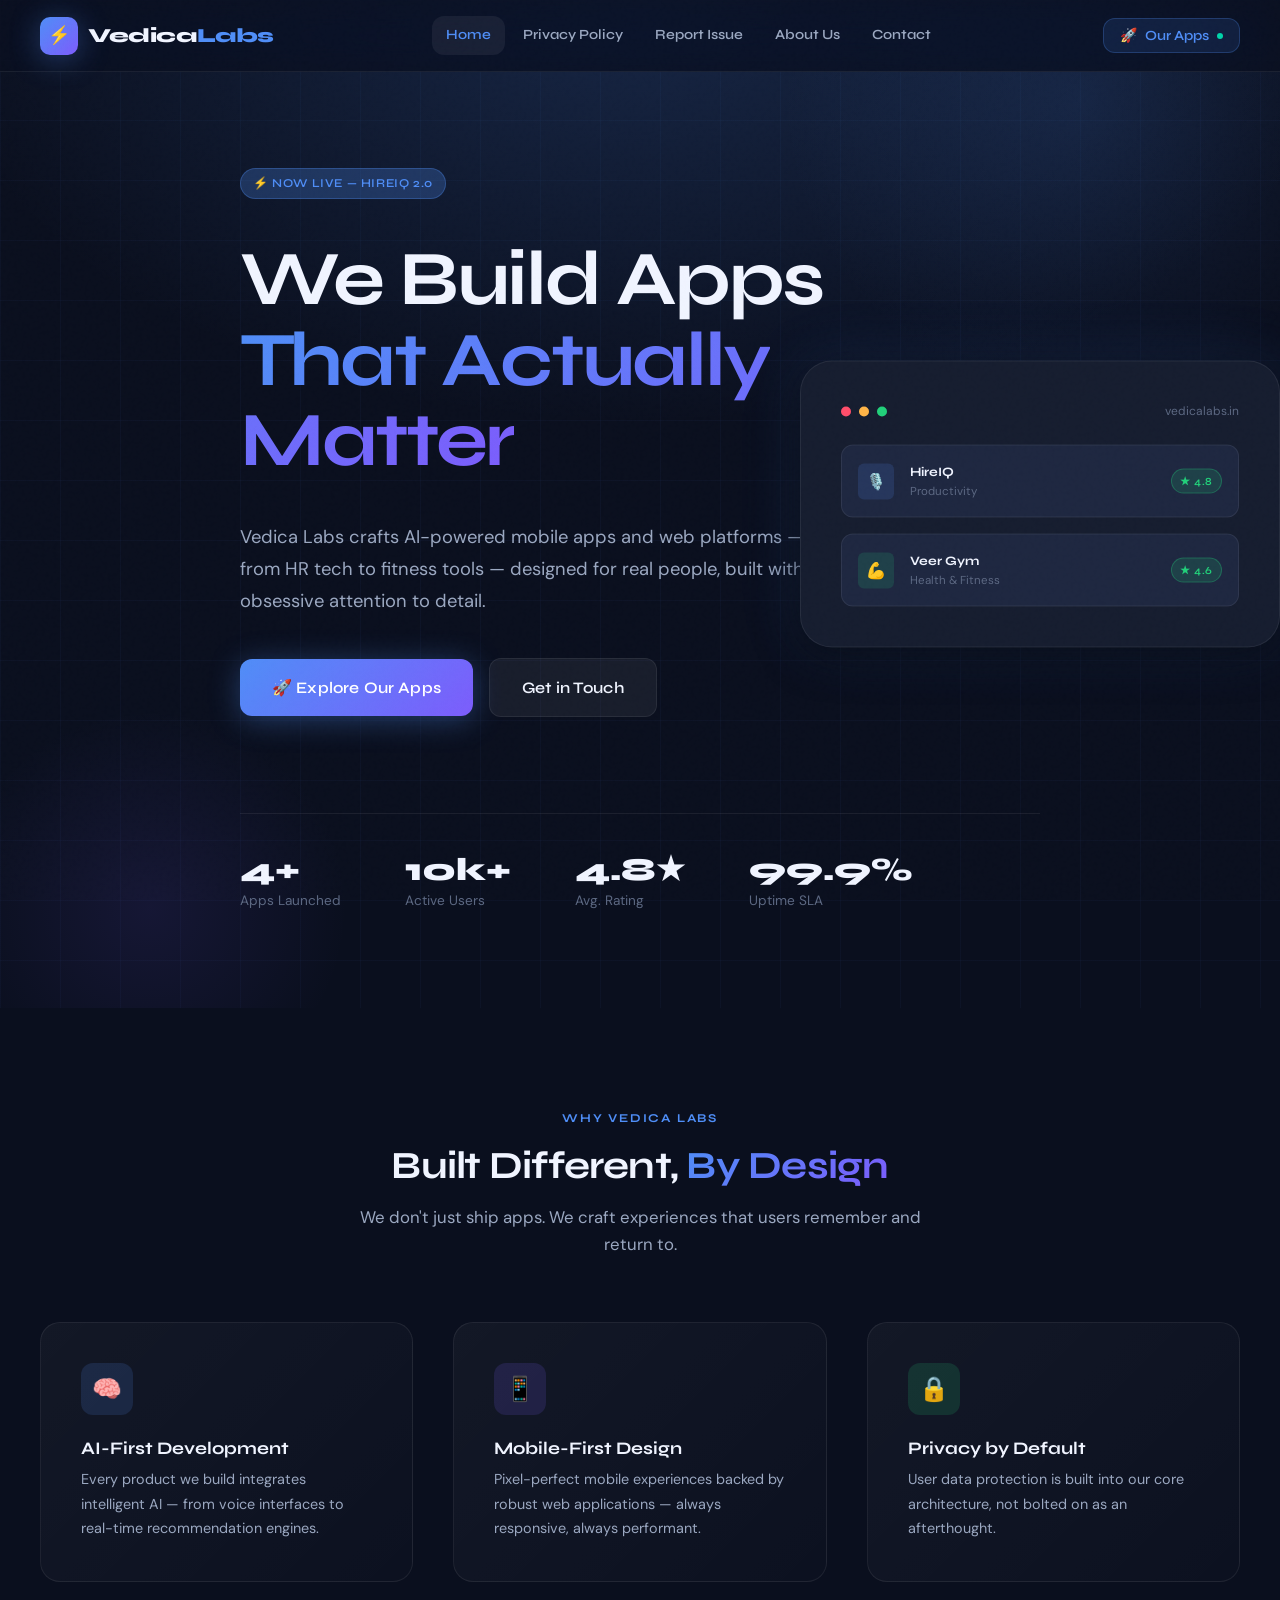
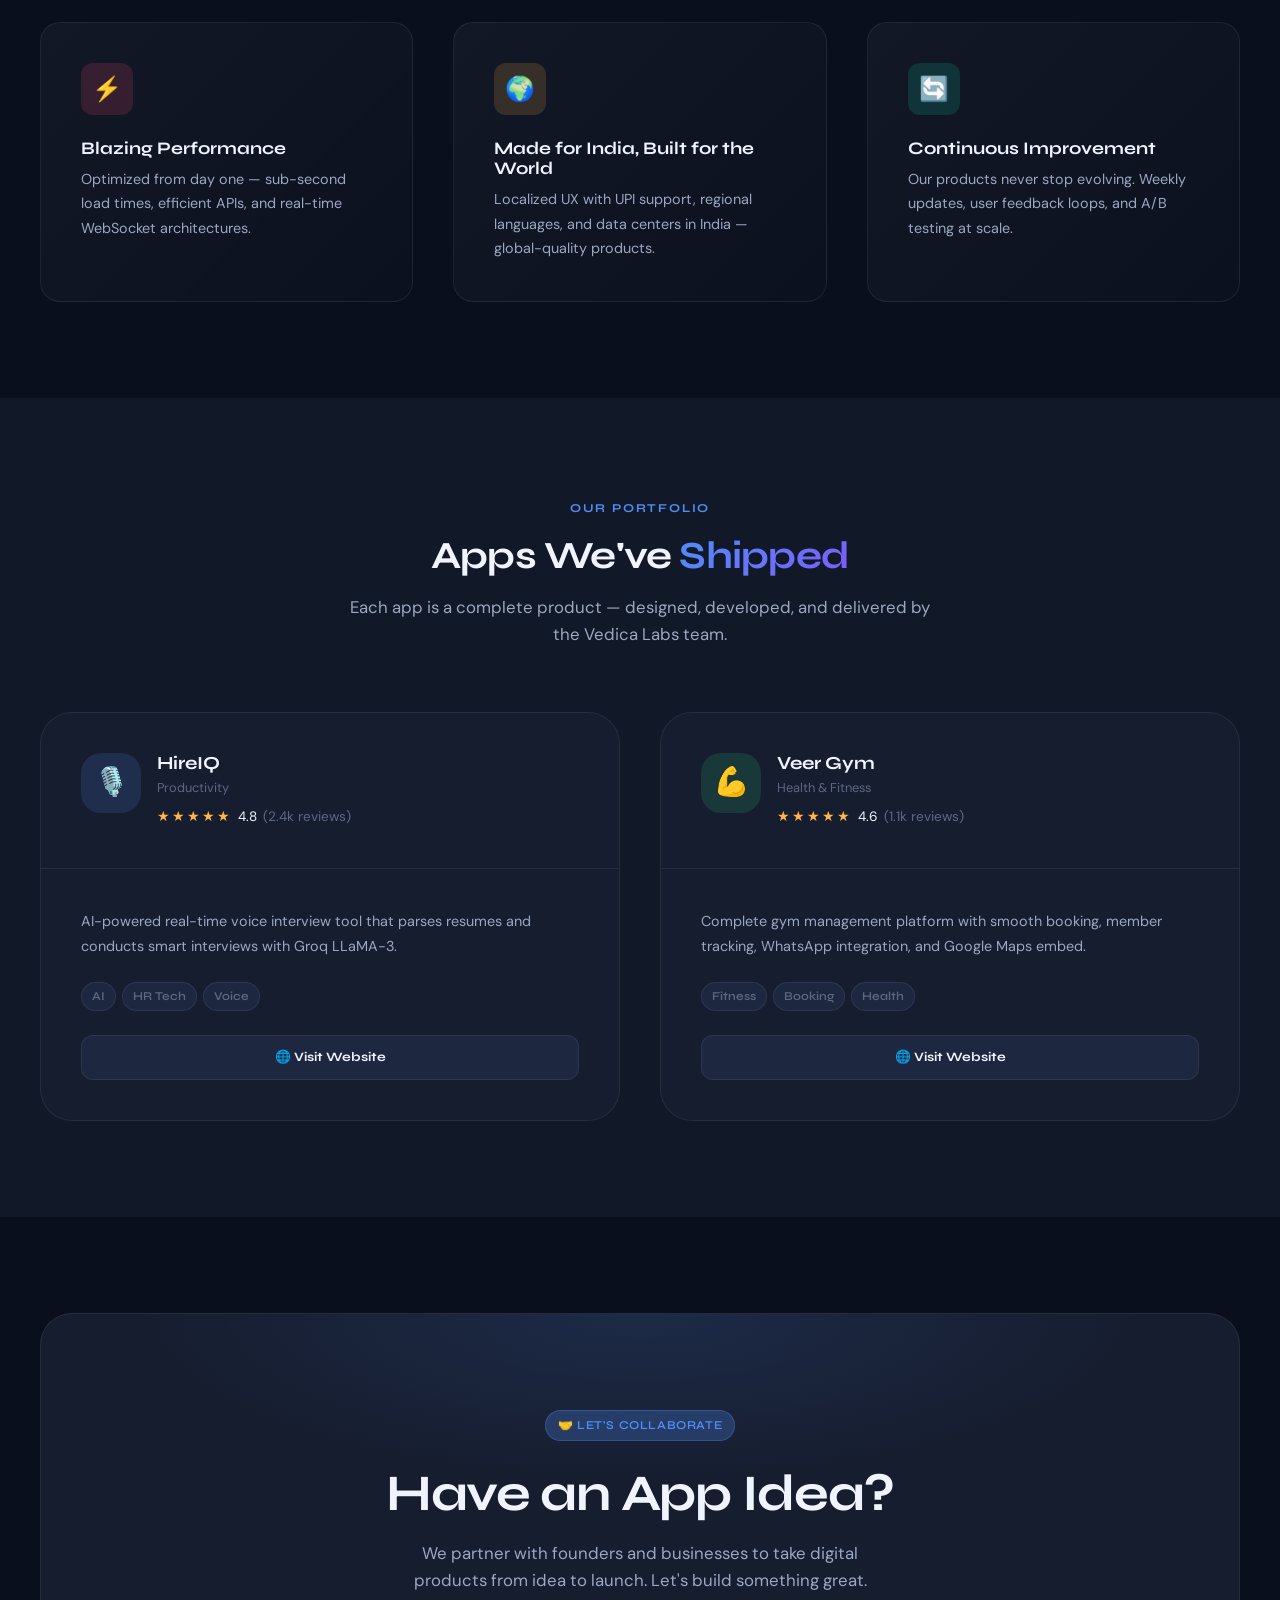
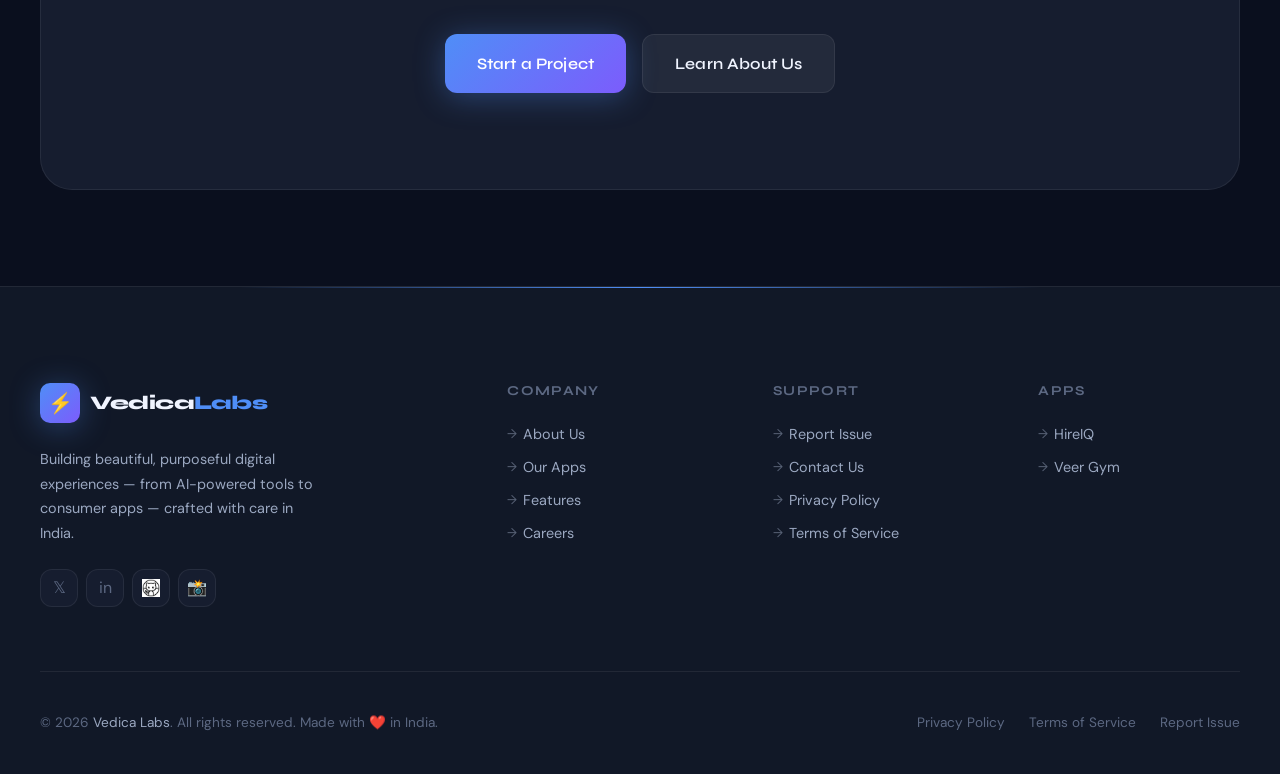
==== index.html @ 217a1006 "first commit" ====
<!DOCTYPE html>
<html lang="en">
<head>
  <meta charset="UTF-8" />
  <meta name="viewport" content="width=device-width, initial-scale=1.0" />
  <meta name="description" content="Vedica Labs — Building beautiful, AI-powered digital products for the world." />
  <title>Vedica Labs — Crafting Digital Experiences</title>
  <link rel="icon" type="image/svg+xml" href="data:image/svg+xml,<svg xmlns='http://www.w3.org/2000/svg' viewBox='0 0 100 100'><text y='.9em' font-size='90'>⚡</text></svg>" />
  <link rel="stylesheet" href="css/variables.css" />
  <link rel="stylesheet" href="css/base.css" />
  <link rel="stylesheet" href="css/navbar.css" />
  <link rel="stylesheet" href="css/footer.css" />
  <link rel="stylesheet" href="css/pages.css" />
</head>
<body>
  <div class="noise-overlay"></div>

  <!-- NAVBAR -->
  <div id="navbar-root"></div>
  <div id="mobile-nav-root"></div>

  <main class="page-wrapper">

    <!-- ========== HERO ========== -->
    <section class="hero">
      <div class="hero-bg"></div>
      <div class="hero-grid-pattern"></div>
      <div class="hero-orb-1"></div>
      <div class="hero-orb-2"></div>

      <div class="container">
        <div class="hero-content">
          <div class="hero-badge animate-fadeInUp">
            <span class="badge badge-accent">⚡ Now Live — HireIQ 2.0</span>
          </div>

          <h1 class="display-xl hero-title animate-fadeInUp animate-delay-1">
            We Build Apps<br>
            <span class="text-gradient">That Actually Matter</span>
          </h1>

          <p class="hero-desc animate-fadeInUp animate-delay-2">
            Vedica Labs crafts AI-powered mobile apps and web platforms — from HR tech to fitness tools — designed for real people, built with obsessive attention to detail.
          </p>

          <div class="hero-actions animate-fadeInUp animate-delay-3">
            <a href="index.html#apps" class="btn btn-primary btn-lg">
              🚀 Explore Our Apps
            </a>
            <a href="contact.html" class="btn btn-secondary btn-lg">
              Get in Touch
            </a>
          </div>

          <div class="hero-stats animate-fadeInUp animate-delay-4">
            <div class="stat-item">
              <div class="stat-value">4+</div>
              <div class="stat-label">Apps Launched</div>
            </div>
            <div class="stat-item">
              <div class="stat-value">10k+</div>
              <div class="stat-label">Active Users</div>
            </div>
            <div class="stat-item">
              <div class="stat-value">4.8★</div>
              <div class="stat-label">Avg. Rating</div>
            </div>
            <div class="stat-item">
              <div class="stat-value">99.9%</div>
              <div class="stat-label">Uptime SLA</div>
            </div>
          </div>
        </div>
      </div>

      <!-- Hero Mockup -->
      <div class="hero-visual">
        <div class="hero-mockup">
          <div class="mockup-bar">
            <div class="mockup-dot dot-red"></div>
            <div class="mockup-dot dot-yellow"></div>
            <div class="mockup-dot dot-green"></div>
            <span style="margin-left:auto; font-size:0.75rem; color:var(--text-muted)">vedicalabs.in</span>
          </div>
          <div class="mockup-content" id="mockupContent"></div>
        </div>
      </div>
    </section>

    <!-- ========== FEATURES ========== -->
    <section class="section" id="features">
      <div class="container">
        <div class="section-header">
          <span class="section-label">Why Vedica Labs</span>
          <h2 class="display-md section-title">Built Different, <span class="text-gradient">By Design</span></h2>
          <p class="section-desc">We don't just ship apps. We craft experiences that users remember and return to.</p>
        </div>

        <div class="features-grid">
          <div class="feature-card animate-fadeInUp">
            <div class="feature-icon-wrap" style="background: rgba(79,142,247,0.15)">🧠</div>
            <h3 class="feature-title">AI-First Development</h3>
            <p class="feature-desc">Every product we build integrates intelligent AI — from voice interfaces to real-time recommendation engines.</p>
          </div>
          <div class="feature-card animate-fadeInUp animate-delay-1">
            <div class="feature-icon-wrap" style="background: rgba(124,92,252,0.15)">📱</div>
            <h3 class="feature-title">Mobile-First Design</h3>
            <p class="feature-desc">Pixel-perfect mobile experiences backed by robust web applications — always responsive, always performant.</p>
          </div>
          <div class="feature-card animate-fadeInUp animate-delay-2">
            <div class="feature-icon-wrap" style="background: rgba(34,208,122,0.15)">🔒</div>
            <h3 class="feature-title">Privacy by Default</h3>
            <p class="feature-desc">User data protection is built into our core architecture, not bolted on as an afterthought.</p>
          </div>
          <div class="feature-card animate-fadeInUp animate-delay-3">
            <div class="feature-icon-wrap" style="background: rgba(255,77,106,0.15)">⚡</div>
            <h3 class="feature-title">Blazing Performance</h3>
            <p class="feature-desc">Optimized from day one — sub-second load times, efficient APIs, and real-time WebSocket architectures.</p>
          </div>
          <div class="feature-card animate-fadeInUp animate-delay-4">
            <div class="feature-icon-wrap" style="background: rgba(255,181,71,0.15)">🌍</div>
            <h3 class="feature-title">Made for India, Built for the World</h3>
            <p class="feature-desc">Localized UX with UPI support, regional languages, and data centers in India — global-quality products.</p>
          </div>
          <div class="feature-card animate-fadeInUp animate-delay-5">
            <div class="feature-icon-wrap" style="background: rgba(0,212,170,0.15)">🔄</div>
            <h3 class="feature-title">Continuous Improvement</h3>
            <p class="feature-desc">Our products never stop evolving. Weekly updates, user feedback loops, and A/B testing at scale.</p>
          </div>
        </div>
      </div>
    </section>

    <!-- ========== APPS SHOWCASE ========== -->
    <section class="section" id="apps" style="background: var(--secondary);">
      <div class="container">
        <div class="section-header">
          <span class="section-label">Our Portfolio</span>
          <h2 class="display-md section-title">Apps We've <span class="text-gradient">Shipped</span></h2>
          <p class="section-desc">Each app is a complete product — designed, developed, and delivered by the Vedica Labs team.</p>
        </div>

        <div class="apps-showcase-grid" id="appsShowcaseGrid"></div>
      </div>
    </section>

    <!-- ========== CTA ========== -->
    <section class="section">
      <div class="container">
        <div style="background: var(--surface); border: 1px solid var(--border); border-radius: var(--radius-xl); padding: var(--space-3xl); text-align: center; position: relative; overflow: hidden;">
          <div style="position:absolute; inset:0; background: radial-gradient(ellipse 60% 50% at 50% 0%, rgba(79,142,247,0.12) 0%, transparent 70%);"></div>
          <div style="position: relative; z-index:1;">
            <span class="badge badge-accent" style="margin-bottom: var(--space-lg);">🤝 Let's Collaborate</span>
            <h2 class="display-lg" style="margin-bottom: var(--space-md);">Have an App Idea?</h2>
            <p style="color: var(--text-secondary); font-size: 1.05rem; max-width: 500px; margin: 0 auto var(--space-xl);">We partner with founders and businesses to take digital products from idea to launch. Let's build something great.</p>
            <div style="display: flex; gap: var(--space-md); justify-content: center; flex-wrap: wrap;">
              <a href="contact.html" class="btn btn-primary btn-lg">Start a Project</a>
              <a href="about.html" class="btn btn-secondary btn-lg">Learn About Us</a>
            </div>
          </div>
        </div>
      </div>
    </section>

  </main>

  <!-- FOOTER -->
  <div id="footer-root"></div>

  <script src="js/components.js"></script>
  <script>
    // Inject navbar & footer
    document.getElementById('navbar-root').innerHTML = getNavbarHTML('index.html');
    document.getElementById('footer-root').innerHTML = getFooterHTML();

    // Render mockup cards
    const mockupContent = document.getElementById('mockupContent');
    if (mockupContent) {
      mockupContent.innerHTML = APPS_DATA.slice(0, 3).map(app => `
        <div class="mockup-row">
          <div class="mockup-row-icon" style="background:${app.bg}">${app.icon}</div>
          <div class="mockup-row-info">
            <div class="mockup-row-title">${app.name}</div>
            <div class="mockup-row-sub">${app.category}</div>
          </div>
          <span class="badge mockup-badge badge-success">★ ${app.rating}</span>
        </div>
      `).join('');
    }

    // Render apps showcase
    const grid = document.getElementById('appsShowcaseGrid');
    if (grid) {
      grid.innerHTML = APPS_DATA.map(app => `
        <div class="app-showcase-card">
          <div class="app-showcase-header">
            <div class="app-showcase-icon" style="background:${app.bg}">${app.icon}</div>
            <div class="app-showcase-info">
              <h3 class="app-showcase-name">${app.name}</h3>
              <div class="app-showcase-category">${app.category}</div>
              <div class="app-showcase-rating">
                <span class="stars">★★★★★</span>
                <span>${app.rating}</span>
                <span class="rating-count">(${app.ratingCount} reviews)</span>
              </div>
            </div>
          </div>
          <div class="app-showcase-body">
            <p class="app-showcase-desc">${app.fullDesc}</p>
            <div class="app-showcase-tags">
              ${app.tags.map(t => `<span class="tag">${t}</span>`).join('')}
            </div>
            <div class="app-showcase-actions">
              ${app.playStore ? `
                <a href="${app.playStore}" target="_blank" class="app-action-btn play">
                  ▶ Play Store
                </a>
              ` : ''}
              <a href="${app.website}" target="_blank" class="app-action-btn web">
                🌐 Visit Website
              </a>
            </div>
          </div>
        </div>
      `).join('');
    }
  </script>
</body>
</html>
---- css/variables.css ----
/* =============================================
   VEDICA LABS — Design System Variables
   ============================================= */

@import url('https://fonts.googleapis.com/css2?family=Syne:wght@400;500;600;700;800&family=DM+Sans:ital,opsz,wght@0,9..40,300;0,9..40,400;0,9..40,500;0,9..40,600;1,9..40,300&display=swap');

:root {
  /* Brand Colors */
  --primary: #0A0F1E;
  --secondary: #111827;
  --surface: #161D2F;
  --surface-2: #1E2740;
  --accent: #4F8EF7;
  --accent-glow: rgba(79, 142, 247, 0.25);
  --accent-2: #7C5CFC;
  --accent-3: #00D4AA;
  --danger: #FF4D6A;
  --warning: #FFB547;
  --success: #22D07A;

  /* Text */
  --text-primary: #F0F4FF;
  --text-secondary: #9BA8C1;
  --text-muted: #5C6882;

  /* Borders */
  --border: rgba(255, 255, 255, 0.07);
  --border-hover: rgba(79, 142, 247, 0.4);

  /* Gradients */
  --gradient-hero: radial-gradient(ellipse 80% 60% at 50% 0%, rgba(79, 142, 247, 0.18) 0%, transparent 70%);
  --gradient-accent: linear-gradient(135deg, #4F8EF7 0%, #7C5CFC 100%);
  --gradient-card: linear-gradient(135deg, rgba(255,255,255,0.04) 0%, rgba(255,255,255,0.01) 100%);

  /* Shadows */
  --shadow-sm: 0 1px 3px rgba(0,0,0,0.4);
  --shadow-md: 0 4px 20px rgba(0,0,0,0.5);
  --shadow-lg: 0 8px 40px rgba(0,0,0,0.6);
  --shadow-accent: 0 4px 30px rgba(79, 142, 247, 0.35);
  --shadow-glow: 0 0 60px rgba(79, 142, 247, 0.2);

  /* Typography */
  --font-display: 'Syne', sans-serif;
  --font-body: 'DM Sans', sans-serif;

  /* Spacing */
  --space-xs: 4px;
  --space-sm: 8px;
  --space-md: 16px;
  --space-lg: 24px;
  --space-xl: 40px;
  --space-2xl: 64px;
  --space-3xl: 96px;

  /* Border Radius */
  --radius-sm: 6px;
  --radius-md: 12px;
  --radius-lg: 20px;
  --radius-xl: 32px;
  --radius-full: 9999px;

  /* Transitions */
  --transition-fast: 0.15s cubic-bezier(0.4, 0, 0.2, 1);
  --transition-base: 0.25s cubic-bezier(0.4, 0, 0.2, 1);
  --transition-slow: 0.4s cubic-bezier(0.4, 0, 0.2, 1);

  /* Layout */
  --container-max: 1280px;
  --nav-height: 72px;
}
---- css/base.css ----
/* =============================================
   VEDICA LABS — Global Base Styles
   ============================================= */

*, *::before, *::after { box-sizing: border-box; margin: 0; padding: 0; }

html { scroll-behavior: smooth; font-size: 16px; }

body {
  font-family: var(--font-body);
  background-color: var(--primary);
  color: var(--text-primary);
  line-height: 1.6;
  min-height: 100vh;
  overflow-x: hidden;
  -webkit-font-smoothing: antialiased;
}

/* ---- SCROLLBAR ---- */
::-webkit-scrollbar { width: 6px; }
::-webkit-scrollbar-track { background: var(--primary); }
::-webkit-scrollbar-thumb { background: var(--surface-2); border-radius: 99px; }
::-webkit-scrollbar-thumb:hover { background: var(--accent); }

/* ---- SELECTION ---- */
::selection { background: rgba(79, 142, 247, 0.3); color: #fff; }

/* ---- CONTAINER ---- */
.container {
  max-width: var(--container-max);
  margin: 0 auto;
  padding: 0 var(--space-xl);
}
@media (max-width: 768px) { .container { padding: 0 var(--space-md); } }

/* ---- TYPOGRAPHY ---- */
h1, h2, h3, h4, h5, h6 { font-family: var(--font-display); font-weight: 700; line-height: 1.15; color: var(--text-primary); }

.display-xl { font-size: clamp(2.5rem, 6vw, 5rem); letter-spacing: -0.03em; line-height: 1.05; }
.display-lg { font-size: clamp(2rem, 4vw, 3.5rem); letter-spacing: -0.025em; }
.display-md { font-size: clamp(1.5rem, 3vw, 2.5rem); letter-spacing: -0.02em; }
.display-sm { font-size: clamp(1.25rem, 2vw, 1.75rem); letter-spacing: -0.01em; }

.text-accent { color: var(--accent); }
.text-gradient {
  background: var(--gradient-accent);
  -webkit-background-clip: text;
  -webkit-text-fill-color: transparent;
  background-clip: text;
}
.text-secondary { color: var(--text-secondary); }
.text-muted { color: var(--text-muted); }

/* ---- BUTTONS ---- */
.btn {
  display: inline-flex;
  align-items: center;
  gap: var(--space-sm);
  padding: 12px 24px;
  border-radius: var(--radius-md);
  font-family: var(--font-display);
  font-weight: 600;
  font-size: 0.9rem;
  letter-spacing: 0.01em;
  text-decoration: none;
  border: none;
  cursor: pointer;
  transition: all var(--transition-base);
  white-space: nowrap;
}

.btn-primary {
  background: var(--gradient-accent);
  color: #fff;
  box-shadow: var(--shadow-accent);
}
.btn-primary:hover {
  transform: translateY(-2px);
  box-shadow: 0 8px 40px rgba(79, 142, 247, 0.5);
}

.btn-secondary {
  background: rgba(255,255,255,0.06);
  color: var(--text-primary);
  border: 1px solid var(--border);
}
.btn-secondary:hover {
  background: rgba(255,255,255,0.1);
  border-color: var(--border-hover);
  transform: translateY(-2px);
}

.btn-ghost {
  background: transparent;
  color: var(--text-secondary);
  padding: 10px 20px;
}
.btn-ghost:hover { color: var(--text-primary); background: rgba(255,255,255,0.04); }

.btn-sm { padding: 8px 16px; font-size: 0.8rem; }
.btn-lg { padding: 16px 32px; font-size: 1rem; }

/* ---- BADGES ---- */
.badge {
  display: inline-flex;
  align-items: center;
  gap: 6px;
  padding: 5px 12px;
  border-radius: var(--radius-full);
  font-size: 0.75rem;
  font-weight: 600;
  font-family: var(--font-display);
  letter-spacing: 0.05em;
  text-transform: uppercase;
}
.badge-accent { background: var(--accent-glow); color: var(--accent); border: 1px solid rgba(79, 142, 247, 0.3); }
.badge-success { background: rgba(34, 208, 122, 0.15); color: var(--success); border: 1px solid rgba(34, 208, 122, 0.3); }
.badge-danger { background: rgba(255, 77, 106, 0.15); color: var(--danger); border: 1px solid rgba(255, 77, 106, 0.3); }
.badge-warning { background: rgba(255, 181, 71, 0.15); color: var(--warning); border: 1px solid rgba(255, 181, 71, 0.3); }

/* ---- CARDS ---- */
.card {
  background: var(--gradient-card);
  border: 1px solid var(--border);
  border-radius: var(--radius-lg);
  padding: var(--space-xl);
  backdrop-filter: blur(12px);
  transition: all var(--transition-base);
}
.card:hover {
  border-color: var(--border-hover);
  box-shadow: 0 8px 40px rgba(0,0,0,0.4), var(--shadow-accent);
  transform: translateY(-4px);
}

/* ---- SECTION STYLES ---- */
.section { padding: var(--space-3xl) 0; }
.section-sm { padding: var(--space-2xl) 0; }

.section-header { text-align: center; margin-bottom: var(--space-2xl); }
.section-label {
  display: inline-block;
  font-family: var(--font-display);
  font-size: 0.75rem;
  font-weight: 700;
  letter-spacing: 0.15em;
  text-transform: uppercase;
  color: var(--accent);
  margin-bottom: var(--space-md);
}
.section-title { margin-bottom: var(--space-md); }
.section-desc { color: var(--text-secondary); max-width: 600px; margin: 0 auto; font-size: 1.05rem; }

/* ---- DIVIDER ---- */
.divider { height: 1px; background: var(--border); margin: 0; }

/* ---- NOISE OVERLAY ---- */
.noise-overlay {
  position: fixed; inset: 0;
  background-image: url("data:image/svg+xml,%3Csvg viewBox='0 0 256 256' xmlns='http://www.w3.org/2000/svg'%3E%3Cfilter id='noise'%3E%3CfeTurbulence type='fractalNoise' baseFrequency='0.9' numOctaves='4' stitchTiles='stitch'/%3E%3C/filter%3E%3Crect width='100%25' height='100%25' filter='url(%23noise)' opacity='0.04'/%3E%3C/svg%3E");
  pointer-events: none;
  z-index: 9999;
  opacity: 0.4;
}

/* ---- GRID UTILITIES ---- */
.grid-2 { display: grid; grid-template-columns: repeat(2, 1fr); gap: var(--space-xl); }
.grid-3 { display: grid; grid-template-columns: repeat(3, 1fr); gap: var(--space-xl); }
.grid-4 { display: grid; grid-template-columns: repeat(4, 1fr); gap: var(--space-xl); }

@media (max-width: 1024px) {
  .grid-4 { grid-template-columns: repeat(2, 1fr); }
  .grid-3 { grid-template-columns: repeat(2, 1fr); }
}
@media (max-width: 768px) {
  .grid-2, .grid-3, .grid-4 { grid-template-columns: 1fr; }
}

/* ---- FLEX UTILITIES ---- */
.flex { display: flex; }
.flex-center { display: flex; align-items: center; justify-content: center; }
.flex-between { display: flex; align-items: center; justify-content: space-between; }
.flex-col { display: flex; flex-direction: column; }
.gap-sm { gap: var(--space-sm); }
.gap-md { gap: var(--space-md); }
.gap-lg { gap: var(--space-lg); }
.gap-xl { gap: var(--space-xl); }

/* ---- ANIMATIONS ---- */
@keyframes fadeInUp {
  from { opacity: 0; transform: translateY(24px); }
  to { opacity: 1; transform: translateY(0); }
}
@keyframes fadeIn {
  from { opacity: 0; }
  to { opacity: 1; }
}
@keyframes pulse-glow {
  0%, 100% { box-shadow: 0 0 20px rgba(79, 142, 247, 0.3); }
  50% { box-shadow: 0 0 50px rgba(79, 142, 247, 0.6); }
}
@keyframes float {
  0%, 100% { transform: translateY(0); }
  50% { transform: translateY(-10px); }
}
@keyframes spin-slow { to { transform: rotate(360deg); } }
@keyframes shimmer {
  from { background-position: -200% 0; }
  to { background-position: 200% 0; }
}

.animate-fadeInUp { animation: fadeInUp 0.6s cubic-bezier(0.4, 0, 0.2, 1) forwards; }
.animate-delay-1 { animation-delay: 0.1s; opacity: 0; }
.animate-delay-2 { animation-delay: 0.2s; opacity: 0; }
.animate-delay-3 { animation-delay: 0.3s; opacity: 0; }
.animate-delay-4 { animation-delay: 0.4s; opacity: 0; }
.animate-delay-5 { animation-delay: 0.5s; opacity: 0; }

/* ---- PAGE TRANSITION ---- */
.page-wrapper { animation: fadeIn 0.4s ease; }

/* ---- FORM ELEMENTS ---- */
.form-group { display: flex; flex-direction: column; gap: 6px; }
.form-label { font-family: var(--font-display); font-weight: 600; font-size: 0.85rem; color: var(--text-secondary); }
.form-input, .form-select, .form-textarea {
  background: var(--surface);
  border: 1px solid var(--border);
  border-radius: var(--radius-md);
  padding: 12px 16px;
  color: var(--text-primary);
  font-family: var(--font-body);
  font-size: 0.95rem;
  transition: all var(--transition-fast);
  outline: none;
  width: 100%;
}
.form-input:focus, .form-select:focus, .form-textarea:focus {
  border-color: var(--accent);
  box-shadow: 0 0 0 3px var(--accent-glow);
}
.form-input::placeholder, .form-textarea::placeholder { color: var(--text-muted); }
.form-textarea { resize: vertical; min-height: 120px; }
.form-select option { background: var(--secondary); }
---- css/navbar.css ----
/* =============================================
   VEDICA LABS — Navbar Styles
   ============================================= */

.navbar {
  position: fixed;
  top: 0; left: 0; right: 0;
  z-index: 1000;
  height: var(--nav-height);
  background: rgba(10, 15, 30, 0.8);
  backdrop-filter: blur(20px) saturate(180%);
  -webkit-backdrop-filter: blur(20px) saturate(180%);
  border-bottom: 1px solid var(--border);
  transition: all var(--transition-base);
}

.navbar.scrolled {
  background: rgba(10, 15, 30, 0.95);
  box-shadow: 0 4px 40px rgba(0,0,0,0.4);
}

.navbar-inner {
  max-width: var(--container-max);
  margin: 0 auto;
  padding: 0 var(--space-xl);
  height: 100%;
  display: flex;
  align-items: center;
  justify-content: space-between;
  gap: var(--space-xl);
}

/* ---- LOGO ---- */
.navbar-logo {
  display: flex;
  align-items: center;
  gap: 10px;
  text-decoration: none;
  flex-shrink: 0;
}

.logo-icon {
  width: 38px;
  height: 38px;
  background: var(--gradient-accent);
  border-radius: 10px;
  display: flex;
  align-items: center;
  justify-content: center;
  font-size: 18px;
  box-shadow: var(--shadow-accent);
  transition: transform var(--transition-base);
}
.navbar-logo:hover .logo-icon { transform: rotate(8deg) scale(1.05); }

.logo-text {
  font-family: var(--font-display);
  font-weight: 800;
  font-size: 1.25rem;
  color: var(--text-primary);
  letter-spacing: -0.02em;
}
.logo-text span { color: var(--accent); }

/* ---- NAV LINKS ---- */
.navbar-nav {
  display: flex;
  align-items: center;
  gap: 4px;
  list-style: none;
}

.navbar-nav a {
  display: flex;
  align-items: center;
  gap: 6px;
  padding: 8px 14px;
  border-radius: var(--radius-md);
  text-decoration: none;
  font-family: var(--font-display);
  font-weight: 600;
  font-size: 0.875rem;
  color: var(--text-secondary);
  transition: all var(--transition-fast);
}
.navbar-nav a:hover, .navbar-nav a.active {
  color: var(--text-primary);
  background: rgba(255,255,255,0.06);
}
.navbar-nav a.active { color: var(--accent); }

/* ---- APPS MENU BUTTON ---- */
.apps-menu-btn {
  display: flex;
  align-items: center;
  gap: 8px;
  padding: 8px 16px;
  background: rgba(79, 142, 247, 0.12);
  border: 1px solid rgba(79, 142, 247, 0.25);
  border-radius: var(--radius-md);
  color: var(--accent);
  font-family: var(--font-display);
  font-weight: 600;
  font-size: 0.875rem;
  cursor: pointer;
  transition: all var(--transition-base);
  position: relative;
}
.apps-menu-btn:hover {
  background: rgba(79, 142, 247, 0.2);
  border-color: var(--accent);
  transform: translateY(-1px);
}
.apps-menu-btn .dot {
  width: 6px; height: 6px;
  background: var(--accent-3);
  border-radius: 50%;
  animation: pulse-glow 2s infinite;
}

/* ---- APPS DROPDOWN ---- */
.apps-dropdown {
  position: absolute;
  top: calc(var(--nav-height) + 8px);
  right: var(--space-xl);
  width: 480px;
  background: var(--secondary);
  border: 1px solid var(--border);
  border-radius: var(--radius-xl);
  padding: var(--space-lg);
  box-shadow: var(--shadow-lg), 0 0 0 1px rgba(255,255,255,0.03);
  z-index: 999;
  display: none;
  animation: fadeInUp 0.25s cubic-bezier(0.4, 0, 0.2, 1);
}
.apps-dropdown.open { display: block; }

.apps-dropdown-header {
  display: flex;
  align-items: center;
  justify-content: space-between;
  margin-bottom: var(--space-lg);
  padding-bottom: var(--space-md);
  border-bottom: 1px solid var(--border);
}
.apps-dropdown-header h4 {
  font-family: var(--font-display);
  font-size: 0.9rem;
  color: var(--text-secondary);
  font-weight: 600;
}
.apps-dropdown-title {
  font-family: var(--font-display);
  font-size: 1rem;
  font-weight: 700;
}
.close-dropdown {
  background: none; border: none;
  color: var(--text-muted);
  cursor: pointer;
  padding: 4px;
  border-radius: var(--radius-sm);
  transition: color var(--transition-fast);
  font-size: 1.2rem;
}
.close-dropdown:hover { color: var(--text-primary); }

.apps-list { display: flex; flex-direction: column; gap: var(--space-sm); }

.app-item {
  display: flex;
  align-items: center;
  gap: var(--space-md);
  padding: var(--space-md);
  border-radius: var(--radius-md);
  border: 1px solid var(--border);
  background: var(--surface);
  transition: all var(--transition-fast);
}
.app-item:hover { border-color: var(--border-hover); background: var(--surface-2); }

.app-icon-wrap {
  width: 48px; height: 48px;
  border-radius: var(--radius-md);
  display: flex;
  align-items: center;
  justify-content: center;
  font-size: 22px;
  flex-shrink: 0;
}

.app-info { flex: 1; min-width: 0; }
.app-name {
  font-family: var(--font-display);
  font-weight: 700;
  font-size: 0.9rem;
  color: var(--text-primary);
  margin-bottom: 2px;
}
.app-desc {
  font-size: 0.78rem;
  color: var(--text-muted);
  white-space: nowrap;
  overflow: hidden;
  text-overflow: ellipsis;
}

.app-links { display: flex; gap: 6px; flex-shrink: 0; }
.app-link-btn {
  display: flex;
  align-items: center;
  gap: 5px;
  padding: 5px 10px;
  border-radius: var(--radius-sm);
  font-size: 0.72rem;
  font-weight: 700;
  font-family: var(--font-display);
  text-decoration: none;
  transition: all var(--transition-fast);
  letter-spacing: 0.03em;
}
.app-link-btn.play-store {
  background: rgba(34, 208, 122, 0.12);
  color: var(--success);
  border: 1px solid rgba(34, 208, 122, 0.25);
}
.app-link-btn.play-store:hover { background: rgba(34, 208, 122, 0.25); }
.app-link-btn.website {
  background: var(--accent-glow);
  color: var(--accent);
  border: 1px solid rgba(79, 142, 247, 0.25);
}
.app-link-btn.website:hover { background: rgba(79, 142, 247, 0.25); }

/* ---- NAVBAR ACTIONS ---- */
.navbar-actions { display: flex; align-items: center; gap: var(--space-sm); }

/* ---- HAMBURGER ---- */
.hamburger {
  display: none;
  flex-direction: column;
  gap: 5px;
  cursor: pointer;
  padding: 8px;
  border-radius: var(--radius-md);
  background: none;
  border: none;
  transition: background var(--transition-fast);
}
.hamburger:hover { background: rgba(255,255,255,0.06); }
.hamburger span {
  display: block;
  width: 22px;
  height: 2px;
  background: var(--text-primary);
  border-radius: 99px;
  transition: all var(--transition-base);
}
.hamburger.open span:nth-child(1) { transform: rotate(45deg) translate(5px, 5px); }
.hamburger.open span:nth-child(2) { opacity: 0; width: 0; }
.hamburger.open span:nth-child(3) { transform: rotate(-45deg) translate(5px, -5px); }

/* ---- MOBILE NAV ---- */
.mobile-nav {
  display: none;
  position: fixed;
  top: var(--nav-height);
  left: 0; right: 0;
  background: rgba(10, 15, 30, 0.98);
  backdrop-filter: blur(20px);
  border-bottom: 1px solid var(--border);
  padding: var(--space-lg) var(--space-md);
  z-index: 999;
  animation: fadeInUp 0.2s ease;
}
.mobile-nav.open { display: block; }
.mobile-nav ul { list-style: none; display: flex; flex-direction: column; gap: 4px; }
.mobile-nav a {
  display: flex;
  align-items: center;
  gap: 10px;
  padding: 12px 16px;
  border-radius: var(--radius-md);
  text-decoration: none;
  font-family: var(--font-display);
  font-weight: 600;
  color: var(--text-secondary);
  transition: all var(--transition-fast);
}
.mobile-nav a:hover, .mobile-nav a.active {
  color: var(--text-primary);
  background: rgba(255,255,255,0.06);
}
.mobile-nav a.active { color: var(--accent); }
.mobile-nav-apps-btn {
  display: flex;
  align-items: center;
  gap: 10px;
  padding: 12px 16px;
  border-radius: var(--radius-md);
  font-family: var(--font-display);
  font-weight: 600;
  color: var(--accent);
  background: rgba(79, 142, 247, 0.08);
  border: 1px solid rgba(79, 142, 247, 0.2);
  cursor: pointer;
  width: 100%;
  margin-top: 8px;
  transition: all var(--transition-fast);
}
.mobile-nav-apps-btn:hover { background: rgba(79, 142, 247, 0.15); }

/* ---- RESPONSIVE ---- */
@media (max-width: 1024px) {
  .navbar-nav { display: none; }
  .hamburger { display: flex; }
  .apps-dropdown { right: var(--space-md); width: calc(100vw - 32px); }
}
@media (max-width: 768px) {
  .navbar-inner { padding: 0 var(--space-md); }
  .apps-menu-btn { display: none; }
}
---- css/footer.css ----
/* =============================================
   VEDICA LABS — Footer Styles
   ============================================= */

.footer {
  background: var(--secondary);
  border-top: 1px solid var(--border);
  padding: var(--space-3xl) 0 var(--space-xl);
  position: relative;
  overflow: hidden;
}

.footer::before {
  content: '';
  position: absolute;
  top: 0; left: 50%;
  transform: translateX(-50%);
  width: 800px; height: 1px;
  background: linear-gradient(90deg, transparent, var(--accent), transparent);
}

.footer-grid {
  display: grid;
  grid-template-columns: 2fr 1fr 1fr 1fr;
  gap: var(--space-2xl);
  margin-bottom: var(--space-2xl);
}

/* ---- BRAND COL ---- */
.footer-brand .logo-wrap {
  display: flex;
  align-items: center;
  gap: 10px;
  text-decoration: none;
  margin-bottom: var(--space-lg);
}
.footer-brand .logo-icon {
  width: 40px; height: 40px;
  background: var(--gradient-accent);
  border-radius: 10px;
  display: flex;
  align-items: center;
  justify-content: center;
  font-size: 20px;
}
.footer-brand .logo-text {
  font-family: var(--font-display);
  font-weight: 800;
  font-size: 1.2rem;
  color: var(--text-primary);
}
.footer-brand .logo-text span { color: var(--accent); }

.footer-desc {
  color: var(--text-secondary);
  font-size: 0.9rem;
  line-height: 1.7;
  margin-bottom: var(--space-lg);
  max-width: 280px;
}

.footer-socials { display: flex; gap: var(--space-sm); }
.social-link {
  width: 38px; height: 38px;
  display: flex;
  align-items: center;
  justify-content: center;
  border-radius: var(--radius-md);
  background: var(--surface);
  border: 1px solid var(--border);
  color: var(--text-muted);
  text-decoration: none;
  font-size: 1rem;
  transition: all var(--transition-base);
}
.social-link:hover {
  background: var(--surface-2);
  color: var(--accent);
  border-color: var(--border-hover);
  transform: translateY(-2px);
}

/* ---- LINK COLS ---- */
.footer-col h5 {
  font-family: var(--font-display);
  font-weight: 700;
  font-size: 0.85rem;
  letter-spacing: 0.1em;
  text-transform: uppercase;
  color: var(--text-muted);
  margin-bottom: var(--space-lg);
}

.footer-links { list-style: none; display: flex; flex-direction: column; gap: 10px; }
.footer-links a {
  color: var(--text-secondary);
  text-decoration: none;
  font-size: 0.9rem;
  transition: color var(--transition-fast);
  display: flex;
  align-items: center;
  gap: 6px;
}
.footer-links a:hover { color: var(--accent); }
.footer-links a svg, .footer-links a i {
  font-size: 0.8rem;
  opacity: 0.5;
  transition: opacity var(--transition-fast);
}
.footer-links a:hover i { opacity: 1; }

/* ---- BOTTOM BAR ---- */
.footer-bottom {
  padding-top: var(--space-xl);
  border-top: 1px solid var(--border);
  display: flex;
  align-items: center;
  justify-content: space-between;
  gap: var(--space-md);
}

.footer-copy {
  font-size: 0.85rem;
  color: var(--text-muted);
}
.footer-copy span { color: var(--text-secondary); }

.footer-legal { display: flex; gap: var(--space-lg); }
.footer-legal a {
  font-size: 0.85rem;
  color: var(--text-muted);
  text-decoration: none;
  transition: color var(--transition-fast);
}
.footer-legal a:hover { color: var(--accent); }

/* ---- RESPONSIVE ---- */
@media (max-width: 1024px) {
  .footer-grid { grid-template-columns: 1fr 1fr; gap: var(--space-xl); }
  .footer-brand { grid-column: 1 / -1; }
  .footer-desc { max-width: 100%; }
}
@media (max-width: 640px) {
  .footer-grid { grid-template-columns: 1fr 1fr; }
  .footer-bottom { flex-direction: column; text-align: center; }
  .footer-legal { flex-wrap: wrap; justify-content: center; gap: var(--space-md); }
}
@media (max-width: 400px) {
  .footer-grid { grid-template-columns: 1fr; }
}
---- css/pages.css ----
/* =============================================
   VEDICA LABS — Page Specific Styles
   ============================================= */

/* ============ HERO SECTION ============ */
.hero {
  min-height: 100vh;
  display: flex;
  align-items: center;
  position: relative;
  overflow: hidden;
  padding-top: var(--nav-height);
}

.hero-bg {
  position: absolute;
  inset: 0;
  background: var(--gradient-hero);
  z-index: 0;
}

.hero-grid-pattern {
  position: absolute;
  inset: 0;
  background-image:
    linear-gradient(rgba(79, 142, 247, 0.04) 1px, transparent 1px),
    linear-gradient(90deg, rgba(79, 142, 247, 0.04) 1px, transparent 1px);
  background-size: 60px 60px;
  z-index: 0;
}

.hero-orb-1 {
  position: absolute;
  width: 600px; height: 600px;
  border-radius: 50%;
  background: radial-gradient(circle, rgba(79, 142, 247, 0.12) 0%, transparent 70%);
  top: -200px; right: -100px;
  z-index: 0;
  animation: float 8s ease-in-out infinite;
}
.hero-orb-2 {
  position: absolute;
  width: 400px; height: 400px;
  border-radius: 50%;
  background: radial-gradient(circle, rgba(124, 92, 252, 0.1) 0%, transparent 70%);
  bottom: -100px; left: -50px;
  z-index: 0;
  animation: float 10s ease-in-out infinite reverse;
}

.hero-content {
  position: relative;
  z-index: 1;
  max-width: 800px;
  padding: var(--space-3xl) 0;
}

.hero-badge { margin-bottom: var(--space-xl); }
.hero-title { margin-bottom: var(--space-xl); }
.hero-desc {
  font-size: 1.15rem;
  color: var(--text-secondary);
  line-height: 1.75;
  margin-bottom: var(--space-xl);
  max-width: 580px;
}

.hero-actions { display: flex; align-items: center; gap: var(--space-md); flex-wrap: wrap; }

.hero-stats {
  display: flex;
  gap: var(--space-2xl);
  margin-top: var(--space-3xl);
  padding-top: var(--space-xl);
  border-top: 1px solid var(--border);
}
.stat-item {}
.stat-value {
  font-family: var(--font-display);
  font-size: 2rem;
  font-weight: 800;
  color: var(--text-primary);
  line-height: 1;
  margin-bottom: 4px;
}
.stat-label { font-size: 0.85rem; color: var(--text-muted); }

/* ---- FLOATING HERO VISUAL ---- */
.hero-visual {
  position: absolute;
  right: 0; top: 50%;
  transform: translateY(-50%);
  width: 480px;
  z-index: 1;
}

.hero-mockup {
  background: var(--surface);
  border: 1px solid var(--border);
  border-radius: var(--radius-xl);
  padding: var(--space-xl);
  box-shadow: var(--shadow-lg), var(--shadow-glow);
  animation: float 6s ease-in-out infinite;
}

.mockup-bar {
  display: flex;
  align-items: center;
  gap: var(--space-sm);
  margin-bottom: var(--space-lg);
}
.mockup-dot {
  width: 10px; height: 10px;
  border-radius: 50%;
}
.dot-red { background: var(--danger); }
.dot-yellow { background: var(--warning); }
.dot-green { background: var(--success); }

.mockup-content { display: flex; flex-direction: column; gap: var(--space-md); }
.mockup-row {
  display: flex;
  align-items: center;
  gap: var(--space-md);
  padding: var(--space-md);
  background: var(--surface-2);
  border-radius: var(--radius-md);
  border: 1px solid var(--border);
}
.mockup-row-icon {
  width: 36px; height: 36px;
  border-radius: var(--radius-sm);
  display: flex;
  align-items: center;
  justify-content: center;
  font-size: 16px;
  flex-shrink: 0;
}
.mockup-row-info { flex: 1; }
.mockup-row-title { font-family: var(--font-display); font-weight: 700; font-size: 0.8rem; color: var(--text-primary); }
.mockup-row-sub { font-size: 0.72rem; color: var(--text-muted); }
.mockup-badge { font-size: 0.68rem; padding: 3px 8px; }

/* ============ FEATURES SECTION ============ */
.features-grid {
  display: grid;
  grid-template-columns: repeat(3, 1fr);
  gap: var(--space-xl);
}

.feature-card {
  padding: var(--space-xl);
  border-radius: var(--radius-lg);
  background: var(--gradient-card);
  border: 1px solid var(--border);
  transition: all var(--transition-base);
  position: relative;
  overflow: hidden;
}
.feature-card::before {
  content: '';
  position: absolute;
  inset: 0;
  background: var(--gradient-accent);
  opacity: 0;
  transition: opacity var(--transition-slow);
}
.feature-card:hover { border-color: var(--border-hover); transform: translateY(-6px); box-shadow: var(--shadow-lg); }
.feature-card:hover::before { opacity: 0.04; }

.feature-icon-wrap {
  width: 52px; height: 52px;
  border-radius: var(--radius-md);
  display: flex;
  align-items: center;
  justify-content: center;
  font-size: 24px;
  margin-bottom: var(--space-lg);
  position: relative;
}

.feature-title {
  font-family: var(--font-display);
  font-size: 1.1rem;
  font-weight: 700;
  color: var(--text-primary);
  margin-bottom: var(--space-sm);
}
.feature-desc { color: var(--text-secondary); font-size: 0.9rem; line-height: 1.7; }

/* ============ APPS SHOWCASE SECTION ============ */
.apps-showcase-grid {
  display: grid;
  grid-template-columns: repeat(2, 1fr);
  gap: var(--space-xl);
}

.app-showcase-card {
  background: var(--surface);
  border: 1px solid var(--border);
  border-radius: var(--radius-xl);
  overflow: hidden;
  transition: all var(--transition-base);
}
.app-showcase-card:hover { border-color: var(--border-hover); transform: translateY(-4px); box-shadow: var(--shadow-lg); }

.app-showcase-header {
  padding: var(--space-xl);
  border-bottom: 1px solid var(--border);
  display: flex;
  align-items: flex-start;
  gap: var(--space-md);
}

.app-showcase-icon {
  width: 60px; height: 60px;
  border-radius: var(--radius-lg);
  display: flex;
  align-items: center;
  justify-content: center;
  font-size: 28px;
  flex-shrink: 0;
}

.app-showcase-info { flex: 1; }
.app-showcase-name { font-size: 1.15rem; margin-bottom: 4px; }
.app-showcase-category { font-size: 0.8rem; color: var(--text-muted); margin-bottom: var(--space-sm); }
.app-showcase-rating { display: flex; align-items: center; gap: 6px; font-size: 0.85rem; }
.stars { color: var(--warning); letter-spacing: 2px; }
.rating-count { color: var(--text-muted); }

.app-showcase-body { padding: var(--space-xl); }
.app-showcase-desc { color: var(--text-secondary); font-size: 0.9rem; line-height: 1.7; margin-bottom: var(--space-lg); }
.app-showcase-tags { display: flex; flex-wrap: wrap; gap: 6px; margin-bottom: var(--space-lg); }
.tag {
  padding: 4px 10px;
  border-radius: var(--radius-full);
  background: var(--surface-2);
  color: var(--text-muted);
  font-size: 0.75rem;
  font-family: var(--font-display);
  font-weight: 600;
  border: 1px solid var(--border);
}

.app-showcase-actions { display: flex; gap: var(--space-sm); flex-wrap: wrap; }
.app-action-btn {
  flex: 1;
  min-width: 120px;
  display: flex;
  align-items: center;
  justify-content: center;
  gap: 8px;
  padding: 11px 18px;
  border-radius: var(--radius-md);
  text-decoration: none;
  font-family: var(--font-display);
  font-weight: 700;
  font-size: 0.8rem;
  transition: all var(--transition-base);
}
.app-action-btn.play {
  background: var(--gradient-accent);
  color: #fff;
  box-shadow: 0 4px 20px rgba(79, 142, 247, 0.3);
}
.app-action-btn.play:hover { transform: translateY(-2px); box-shadow: 0 8px 30px rgba(79, 142, 247, 0.5); }
.app-action-btn.web {
  background: var(--surface-2);
  color: var(--text-primary);
  border: 1px solid var(--border);
}
.app-action-btn.web:hover { border-color: var(--border-hover); background: var(--surface-2); transform: translateY(-2px); }

/* ============ PRIVACY POLICY PAGE ============ */
.policy-layout {
  display: grid;
  grid-template-columns: 280px 1fr;
  gap: var(--space-2xl);
  align-items: start;
}

.policy-sidebar {
  position: sticky;
  top: calc(var(--nav-height) + 24px);
}

.policy-toc {
  background: var(--surface);
  border: 1px solid var(--border);
  border-radius: var(--radius-lg);
  padding: var(--space-lg);
}
.policy-toc h4 {
  font-size: 0.8rem;
  font-weight: 700;
  letter-spacing: 0.1em;
  text-transform: uppercase;
  color: var(--text-muted);
  margin-bottom: var(--space-md);
}
.toc-links { list-style: none; display: flex; flex-direction: column; gap: 2px; }
.toc-links a {
  display: block;
  padding: 8px 12px;
  border-radius: var(--radius-sm);
  color: var(--text-secondary);
  font-size: 0.85rem;
  text-decoration: none;
  transition: all var(--transition-fast);
}
.toc-links a:hover, .toc-links a.active {
  color: var(--accent);
  background: var(--accent-glow);
}

.policy-content { min-width: 0; }
.policy-section {
  background: var(--surface);
  border: 1px solid var(--border);
  border-radius: var(--radius-lg);
  padding: var(--space-xl) var(--space-2xl);
  margin-bottom: var(--space-lg);
}
.policy-section-header {
  display: flex;
  align-items: center;
  gap: var(--space-md);
  margin-bottom: var(--space-lg);
}
.policy-section-icon {
  width: 40px; height: 40px;
  border-radius: var(--radius-md);
  background: var(--accent-glow);
  display: flex;
  align-items: center;
  justify-content: center;
  font-size: 18px;
  flex-shrink: 0;
}
.policy-section h2 { font-size: 1.25rem; }
.policy-section p, .policy-section li {
  color: var(--text-secondary);
  font-size: 0.95rem;
  line-height: 1.8;
}
.policy-section ul, .policy-section ol { padding-left: var(--space-lg); margin-top: var(--space-sm); }
.policy-section li { margin-bottom: 6px; }
.policy-section a { color: var(--accent); }
.policy-highlight {
  background: var(--accent-glow);
  border-left: 3px solid var(--accent);
  border-radius: 0 var(--radius-sm) var(--radius-sm) 0;
  padding: var(--space-md) var(--space-lg);
  margin: var(--space-lg) 0;
  color: var(--text-secondary);
  font-size: 0.9rem;
}

.policy-updated {
  background: var(--surface);
  border: 1px solid var(--border);
  border-radius: var(--radius-lg);
  padding: var(--space-lg) var(--space-xl);
  display: flex;
  align-items: center;
  gap: var(--space-md);
  margin-bottom: var(--space-xl);
}
.policy-updated-icon { font-size: 1.5rem; }
.policy-updated-label { font-size: 0.8rem; color: var(--text-muted); }
.policy-updated-date { font-family: var(--font-display); font-weight: 700; font-size: 1rem; }

/* ============ REPORT ISSUE PAGE ============ */
.issue-layout {
  display: grid;
  grid-template-columns: 1fr 380px;
  gap: var(--space-2xl);
  align-items: start;
}

.issue-form-card {
  background: var(--surface);
  border: 1px solid var(--border);
  border-radius: var(--radius-xl);
  padding: var(--space-2xl);
}

.issue-form { display: flex; flex-direction: column; gap: var(--space-lg); }

.form-row { display: grid; grid-template-columns: 1fr 1fr; gap: var(--space-md); }

.severity-grid { display: grid; grid-template-columns: repeat(4, 1fr); gap: var(--space-sm); }
.severity-option input { display: none; }
.severity-label {
  display: flex;
  flex-direction: column;
  align-items: center;
  gap: 6px;
  padding: 12px 8px;
  border-radius: var(--radius-md);
  border: 2px solid var(--border);
  cursor: pointer;
  transition: all var(--transition-fast);
  text-align: center;
}
.severity-label:hover { border-color: var(--border-hover); }
.severity-option input:checked + .severity-label { border-color: var(--accent); background: var(--accent-glow); }
.severity-icon { font-size: 1.5rem; }
.severity-name { font-family: var(--font-display); font-weight: 700; font-size: 0.75rem; color: var(--text-secondary); }

.file-upload-area {
  border: 2px dashed var(--border);
  border-radius: var(--radius-md);
  padding: var(--space-xl);
  text-align: center;
  cursor: pointer;
  transition: all var(--transition-fast);
}
.file-upload-area:hover, .file-upload-area.drag-over {
  border-color: var(--accent);
  background: var(--accent-glow);
}
.upload-icon { font-size: 2rem; margin-bottom: var(--space-sm); color: var(--text-muted); }
.upload-text { font-size: 0.9rem; color: var(--text-secondary); }
.upload-sub { font-size: 0.78rem; color: var(--text-muted); margin-top: 4px; }

.issue-sidebar { display: flex; flex-direction: column; gap: var(--space-md); }

.issue-info-card {
  background: var(--surface);
  border: 1px solid var(--border);
  border-radius: var(--radius-lg);
  padding: var(--space-xl);
}
.issue-info-card h4 {
  font-family: var(--font-display);
  font-size: 1rem;
  margin-bottom: var(--space-md);
}

.issue-steps { list-style: none; counter-reset: steps; }
.issue-steps li {
  counter-increment: steps;
  display: flex;
  gap: var(--space-md);
  align-items: flex-start;
  padding: var(--space-sm) 0;
  color: var(--text-secondary);
  font-size: 0.88rem;
}
.issue-steps li::before {
  content: counter(steps);
  width: 22px; height: 22px;
  background: var(--accent-glow);
  color: var(--accent);
  border-radius: 50%;
  display: flex;
  align-items: center;
  justify-content: center;
  font-family: var(--font-display);
  font-weight: 700;
  font-size: 0.75rem;
  flex-shrink: 0;
  margin-top: 2px;
}

.contact-quick { display: flex; flex-direction: column; gap: var(--space-sm); }
.contact-quick-item {
  display: flex;
  align-items: center;
  gap: var(--space-md);
  padding: var(--space-md);
  background: var(--surface-2);
  border-radius: var(--radius-md);
  text-decoration: none;
  transition: all var(--transition-fast);
  border: 1px solid var(--border);
}
.contact-quick-item:hover { border-color: var(--border-hover); transform: translateX(4px); }
.contact-quick-icon { font-size: 1.2rem; }
.contact-quick-text { flex: 1; }
.contact-quick-label { font-size: 0.75rem; color: var(--text-muted); }
.contact-quick-value { font-size: 0.88rem; color: var(--text-primary); font-weight: 600; font-family: var(--font-display); }

/* ============ ABOUT US PAGE ============ */
.about-hero { text-align: center; padding: calc(var(--nav-height) + var(--space-3xl)) 0 var(--space-3xl); }

.mission-grid { display: grid; grid-template-columns: 1fr 1fr; gap: var(--space-2xl); align-items: center; }
.mission-visual { position: relative; }
.mission-card {
  background: var(--surface);
  border: 1px solid var(--border);
  border-radius: var(--radius-xl);
  padding: var(--space-2xl);
  position: relative;
  overflow: hidden;
}
.mission-card::before {
  content: '';
  position: absolute;
  top: 0; right: 0;
  width: 200px; height: 200px;
  background: radial-gradient(circle, rgba(79,142,247,0.15) 0%, transparent 70%);
}
.mission-number {
  font-family: var(--font-display);
  font-size: 5rem;
  font-weight: 800;
  color: var(--border);
  line-height: 1;
  margin-bottom: var(--space-md);
}
.mission-text { font-size: 1rem; color: var(--text-secondary); line-height: 1.8; }

.team-grid { display: grid; grid-template-columns: repeat(3, 1fr); gap: var(--space-xl); }
.team-card {
  background: var(--surface);
  border: 1px solid var(--border);
  border-radius: var(--radius-xl);
  overflow: hidden;
  transition: all var(--transition-base);
  text-align: center;
}
.team-card:hover { border-color: var(--border-hover); transform: translateY(-6px); box-shadow: var(--shadow-lg); }

.team-avatar {
  width: 80px; height: 80px;
  border-radius: 50%;
  margin: var(--space-xl) auto var(--space-md);
  display: flex;
  align-items: center;
  justify-content: center;
  font-size: 2rem;
  font-family: var(--font-display);
  font-weight: 800;
  color: #fff;
}

.team-name { font-size: 1.1rem; font-weight: 700; margin-bottom: 4px; }
.team-role { font-size: 0.85rem; color: var(--accent); margin-bottom: var(--space-sm); font-family: var(--font-display); font-weight: 600; }
.team-bio { font-size: 0.85rem; color: var(--text-secondary); padding: 0 var(--space-lg); line-height: 1.6; }
.team-social { display: flex; justify-content: center; gap: 8px; margin: var(--space-lg) 0; }

.values-grid { display: grid; grid-template-columns: repeat(4, 1fr); gap: var(--space-xl); }
.value-card {
  background: var(--surface);
  border: 1px solid var(--border);
  border-radius: var(--radius-lg);
  padding: var(--space-xl);
  text-align: center;
  transition: all var(--transition-base);
}
.value-card:hover { border-color: var(--border-hover); transform: translateY(-4px); }
.value-icon { font-size: 2.5rem; margin-bottom: var(--space-md); display: block; }
.value-title { font-size: 1rem; font-weight: 700; margin-bottom: var(--space-sm); }
.value-desc { font-size: 0.85rem; color: var(--text-secondary); line-height: 1.6; }

.timeline { position: relative; padding-left: 32px; }
.timeline::before {
  content: '';
  position: absolute;
  left: 8px; top: 0; bottom: 0;
  width: 2px;
  background: linear-gradient(to bottom, var(--accent), transparent);
}
.timeline-item { position: relative; margin-bottom: var(--space-xl); }
.timeline-dot {
  position: absolute;
  left: -28px; top: 4px;
  width: 14px; height: 14px;
  border-radius: 50%;
  background: var(--accent);
  border: 2px solid var(--primary);
  box-shadow: 0 0 0 4px var(--accent-glow);
}
.timeline-year { font-size: 0.78rem; color: var(--accent); font-weight: 700; font-family: var(--font-display); margin-bottom: 4px; }
.timeline-title { font-size: 1rem; font-weight: 700; margin-bottom: 4px; }
.timeline-desc { font-size: 0.88rem; color: var(--text-secondary); }

/* ============ CONTACT US PAGE ============ */
.contact-layout {
  display: grid;
  grid-template-columns: 1fr 480px;
  gap: var(--space-2xl);
  align-items: start;
}

.contact-info-stack { display: flex; flex-direction: column; gap: var(--space-xl); }
.contact-info-card {
  background: var(--surface);
  border: 1px solid var(--border);
  border-radius: var(--radius-xl);
  padding: var(--space-2xl);
}
.contact-info-card h2 { margin-bottom: var(--space-md); }
.contact-info-card p { color: var(--text-secondary); line-height: 1.8; margin-bottom: var(--space-xl); }

.contact-channels { display: flex; flex-direction: column; gap: var(--space-md); }
.channel-item {
  display: flex;
  align-items: center;
  gap: var(--space-md);
  padding: var(--space-lg);
  background: var(--surface-2);
  border-radius: var(--radius-md);
  border: 1px solid var(--border);
  text-decoration: none;
  transition: all var(--transition-base);
}
.channel-item:hover { border-color: var(--border-hover); transform: translateX(4px); }
.channel-icon-wrap {
  width: 44px; height: 44px;
  border-radius: var(--radius-md);
  display: flex;
  align-items: center;
  justify-content: center;
  font-size: 1.2rem;
  flex-shrink: 0;
}
.channel-text { flex: 1; }
.channel-label { font-size: 0.75rem; color: var(--text-muted); font-weight: 600; font-family: var(--font-display); }
.channel-value { font-size: 0.95rem; color: var(--text-primary); font-weight: 600; }

.map-placeholder {
  background: var(--surface-2);
  border: 1px solid var(--border);
  border-radius: var(--radius-lg);
  overflow: hidden;
  height: 200px;
  display: flex;
  align-items: center;
  justify-content: center;
  flex-direction: column;
  gap: var(--space-sm);
  color: var(--text-muted);
}
.map-placeholder i { font-size: 2rem; color: var(--accent); }
.map-placeholder p { font-size: 0.85rem; }

.contact-form-card {
  background: var(--surface);
  border: 1px solid var(--border);
  border-radius: var(--radius-xl);
  padding: var(--space-2xl);
  position: sticky;
  top: calc(var(--nav-height) + 24px);
}
.contact-form-card h3 { font-size: 1.5rem; margin-bottom: var(--space-sm); }
.contact-form-card .subtitle { color: var(--text-secondary); font-size: 0.9rem; margin-bottom: var(--space-xl); }
.contact-form { display: flex; flex-direction: column; gap: var(--space-md); }

.success-toast {
  display: none;
  background: rgba(34, 208, 122, 0.12);
  border: 1px solid rgba(34, 208, 122, 0.3);
  border-radius: var(--radius-md);
  padding: var(--space-md) var(--space-lg);
  color: var(--success);
  font-size: 0.9rem;
  font-family: var(--font-display);
  font-weight: 600;
  align-items: center;
  gap: var(--space-sm);
}
.success-toast.show { display: flex; animation: fadeInUp 0.3s ease; }

/* ============ PAGE HERO ============ */
.page-hero {
  padding: calc(var(--nav-height) + var(--space-3xl)) 0 var(--space-2xl);
  text-align: center;
  position: relative;
  overflow: hidden;
}
.page-hero::before {
  content: '';
  position: absolute;
  inset: 0;
  background: var(--gradient-hero);
  z-index: 0;
}
.page-hero .container { position: relative; z-index: 1; }
.page-hero-breadcrumb {
  display: inline-flex;
  align-items: center;
  gap: 8px;
  font-size: 0.8rem;
  color: var(--text-muted);
  margin-bottom: var(--space-md);
}
.page-hero-breadcrumb a { color: var(--accent); text-decoration: none; }
.page-hero-breadcrumb span { color: var(--text-muted); }

/* ============ RESPONSIVE ============ */
@media (max-width: 1200px) {
  .hero-visual { width: 380px; }
}
@media (max-width: 1024px) {
  .hero-visual { display: none; }
  .policy-layout, .issue-layout, .contact-layout { grid-template-columns: 1fr; }
  .policy-sidebar { position: static; }
  .contact-form-card { position: static; }
  .mission-grid { grid-template-columns: 1fr; }
  .values-grid { grid-template-columns: repeat(2, 1fr); }
  .team-grid { grid-template-columns: repeat(2, 1fr); }
  .apps-showcase-grid { grid-template-columns: 1fr; }
  .features-grid { grid-template-columns: repeat(2, 1fr); }
}
@media (max-width: 768px) {
  .hero-stats { flex-wrap: wrap; gap: var(--space-xl); }
  .hero-actions { flex-direction: column; align-items: flex-start; }
  .form-row { grid-template-columns: 1fr; }
  .severity-grid { grid-template-columns: repeat(2, 1fr); }
  .team-grid { grid-template-columns: 1fr; }
  .values-grid { grid-template-columns: 1fr; }
  .features-grid { grid-template-columns: 1fr; }
  .policy-section { padding: var(--space-lg); }
}
@media (max-width: 480px) {
  .hero-stats { gap: var(--space-lg); }
  .issue-form-card, .contact-info-card, .contact-form-card { padding: var(--space-lg); }
}
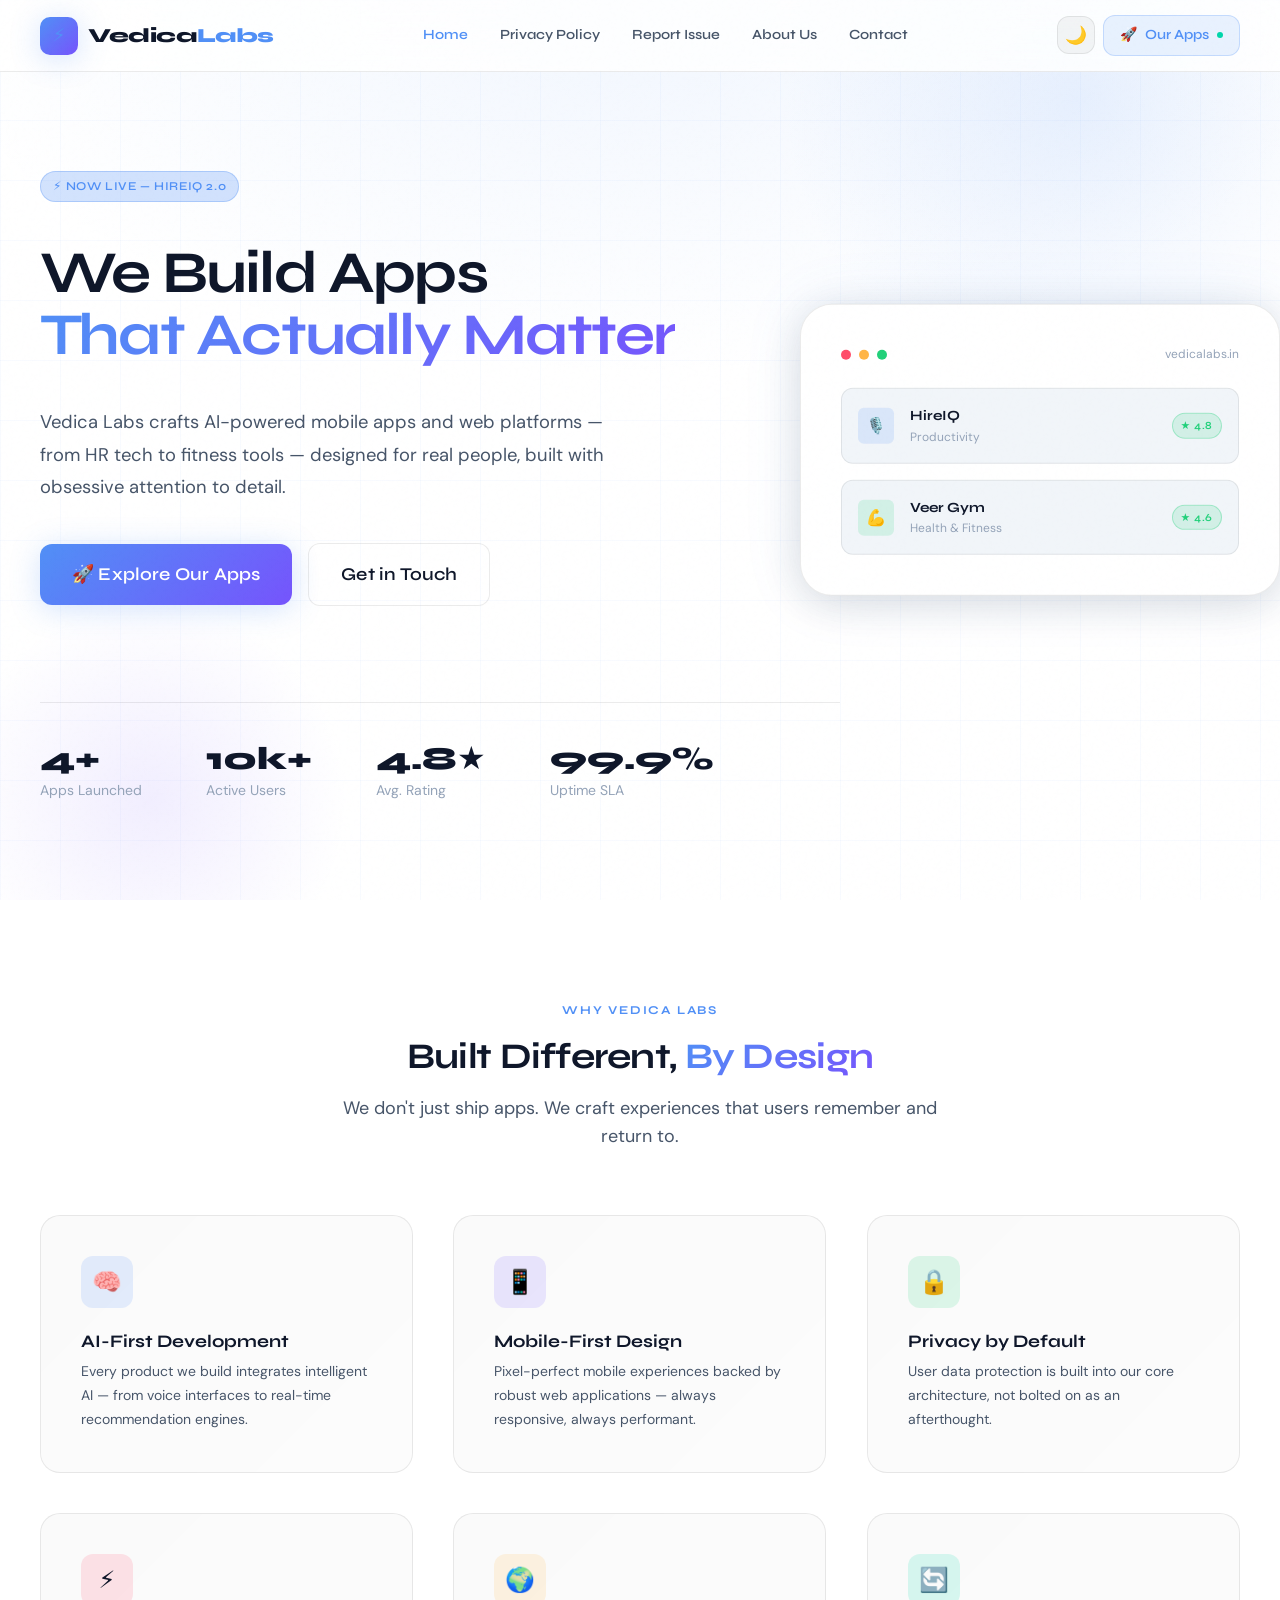
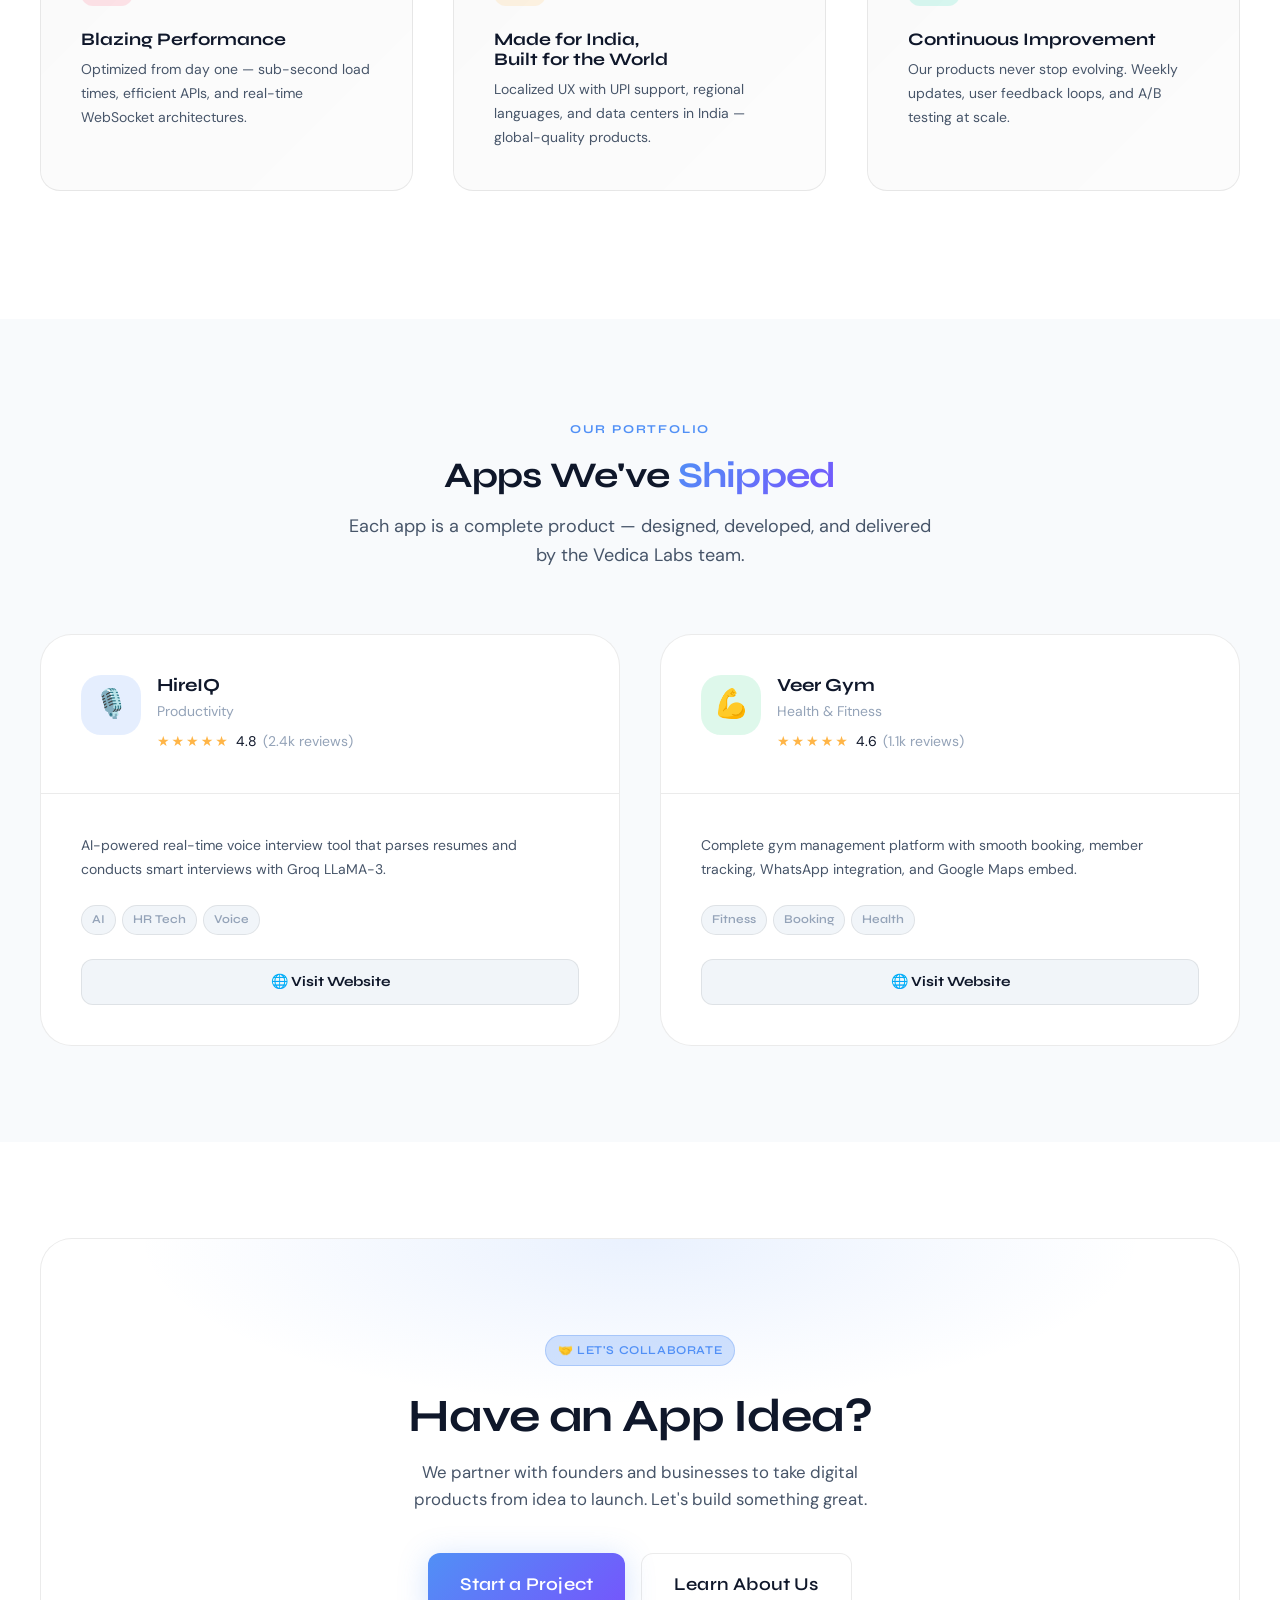
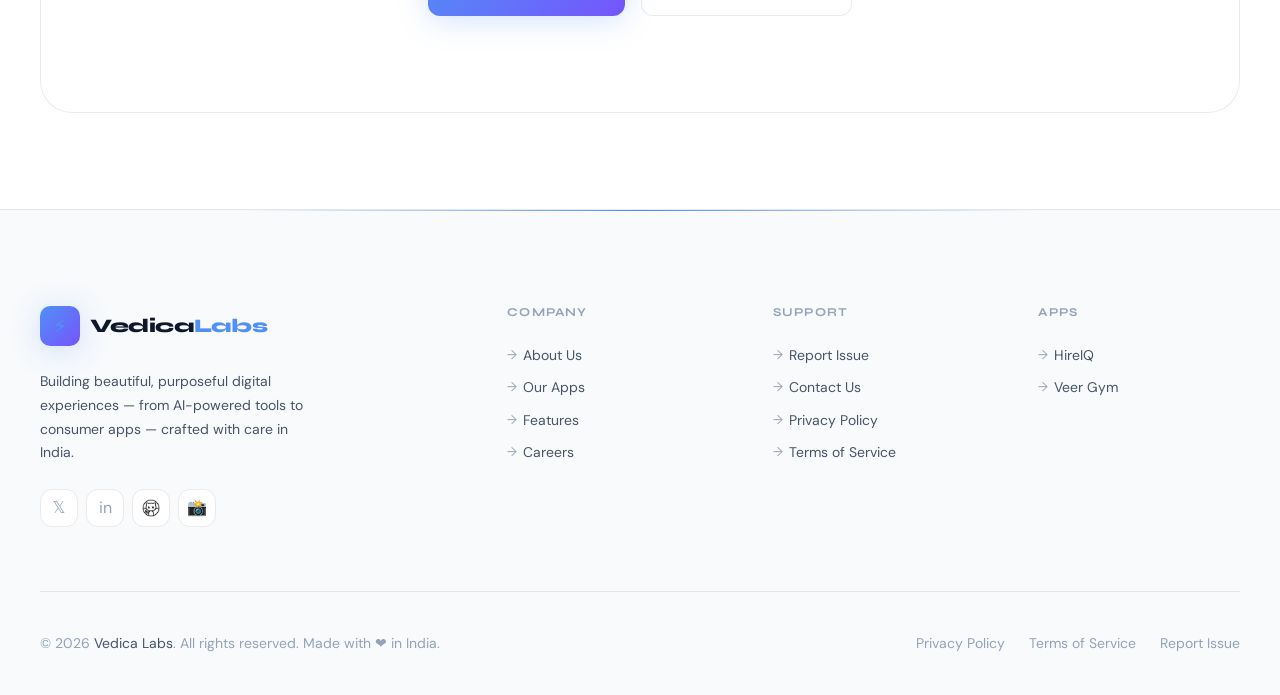
==== commit d538bc1a: "added Improvements" ====
--- a/index.html
+++ b/index.html
@@ -3,25 +3,134 @@
 <head>
   <meta charset="UTF-8" />
   <meta name="viewport" content="width=device-width, initial-scale=1.0" />
-  <meta name="description" content="Vedica Labs — Building beautiful, AI-powered digital products for the world." />
-  <title>Vedica Labs — Crafting Digital Experiences</title>
-  <link rel="icon" type="image/svg+xml" href="data:image/svg+xml,<svg xmlns='http://www.w3.org/2000/svg' viewBox='0 0 100 100'><text y='.9em' font-size='90'>⚡</text></svg>" />
+
+  <meta name="description" content="Vedica Labs crafts AI-powered mobile apps and web platforms — from HR tech to fitness tools — designed for real people, built with obsessive attention to detail." />
+  <meta name="keywords" content="vedica labs, ai apps, hireiq, veer gym, app development india, ai development, dharwad" />
+  <meta name="author" content="Vedica Labs" />
+  <meta name="robots" content="index, follow" />
+
+  <meta property="og:type" content="website" />
+  <meta property="og:url" content="https://vedicalabs.in/" />
+  <meta property="og:title" content="Vedica Labs — Crafting Digital Experiences" />
+  <meta property="og:description" content="Vedica Labs crafts AI-powered mobile apps and web platforms — from HR tech to fitness tools — designed for real people." />
+  <meta property="og:image" content="https://vedicalabs.in/assets/og-image.png" />
+  <meta property="og:locale" content="en_IN" />
+
+  <meta name="twitter:card" content="summary_large_image" />
+  <meta name="twitter:url" content="https://vedicalabs.in/" />
+  <meta name="twitter:title" content="Vedica Labs — Crafting Digital Experiences" />
+  <meta name="twitter:description" content="Vedica Labs crafts AI-powered mobile apps and web platforms — from HR tech to fitness tools — designed for real people." />
+  <meta name="twitter:image" content="https://vedicalabs.in/assets/og-image.png" />
+
+  <link rel="canonical" href="https://vedicalabs.in/" />
+  <link rel="icon" type="image/svg+xml" href="data:image/svg+xml,%3Csvg xmlns='http://www.w3.org/2000/svg' viewBox='0 0 100 100'%3E%3Ctext y='.9em' font-size='90'%3E⚡%3C/text%3E%3C/svg%3E" />
+
+  <link rel="preconnect" href="https://fonts.googleapis.com" />
+  <link rel="preconnect" href="https://fonts.gstatic.com" crossorigin />
+  <link rel="preconnect" href="https://pagead2.googlesyndication.com" />
+  <link rel="dns-prefetch" href="https://pagead2.googlesyndication.com" />
+
+  <script>
+    (function() {
+      var theme = localStorage.getItem('vl-theme');
+      if (!theme) {
+        theme = window.matchMedia('(prefers-color-scheme: light)').matches ? 'light' : 'dark';
+      }
+      document.documentElement.setAttribute('data-theme', theme);
+    })();
+  </script>
+
   <link rel="stylesheet" href="css/variables.css" />
   <link rel="stylesheet" href="css/base.css" />
   <link rel="stylesheet" href="css/navbar.css" />
   <link rel="stylesheet" href="css/footer.css" />
   <link rel="stylesheet" href="css/pages.css" />
+  <link rel="stylesheet" href="css/utilities.css" />
+
+  <script type="application/ld+json">
+  {
+    "@context": "https://schema.org",
+    "@type": "Organization",
+    "name": "Vedica Labs",
+    "url": "https://vedicalabs.in",
+    "logo": "https://vedicalabs.in/assets/og-image.png",
+    "description": "Building beautiful, AI-powered digital products for the world.",
+    "foundingDate": "2022",
+    "founder": [
+      { "@type": "Person", "name": "Maruti Mangrani" }
+    ],
+    "address": {
+      "@type": "PostalAddress",
+      "addressLocality": "Dharwad",
+      "addressRegion": "Karnataka",
+      "addressCountry": "IN"
+    },
+    "contactPoint": {
+      "@type": "ContactPoint",
+      "email": "vedicalabs@gmail.com",
+      "contactType": "customer service",
+      "availableLanguage": ["English", "Hindi", "Kannada"]
+    },
+    "sameAs": [
+      "https://twitter.com/vedicalabs",
+      "https://linkedin.com/company/vedicalabs",
+      "https://github.com/Maruti05",
+      "https://instagram.com/vedicalabs"
+    ]
+  }
+  </script>
+  <script type="application/ld+json">
+  {
+    "@context": "https://schema.org",
+    "@type": "WebSite",
+    "name": "Vedica Labs",
+    "url": "https://vedicalabs.in",
+    "potentialAction": {
+      "@type": "SearchAction",
+      "target": "https://vedicalabs.in/search?q={search_term_string}",
+      "query-input": "required name=search_term_string"
+    }
+  }
+  </script>
+  <script type="application/ld+json">
+  {
+    "@context": "https://schema.org",
+    "@type": "ItemList",
+    "itemListElement": [
+      {
+        "@type": "SoftwareApplication",
+        "position": 1,
+        "name": "HireIQ",
+        "applicationCategory": "BusinessApplication",
+        "operatingSystem": "Android, Web",
+        "description": "AI-powered real-time voice interview tool that parses resumes and conducts smart interviews.",
+        "url": "https://hire-iq-gamma.vercel.app/"
+      },
+      {
+        "@type": "SoftwareApplication",
+        "position": 2,
+        "name": "Veer Gym",
+        "applicationCategory": "HealthApplication",
+        "operatingSystem": "Android, Web",
+        "description": "Complete gym management platform with smooth booking, member tracking, and WhatsApp integration.",
+        "url": "https://veer-gym.vercel.app/"
+      }
+    ]
+  }
+  </script>
+
+  <script async src="https://pagead2.googlesyndication.com/pagead/js/adsbygoogle.js?client=ca-pub-XXXXXXXXXXXXXXXX" crossorigin="anonymous"></script>
+
+  <title>Vedica Labs — Crafting Digital Experiences</title>
 </head>
 <body>
+  <a href="#main-content" class="skip-link">Skip to main content</a>
   <div class="noise-overlay"></div>
 
-  <!-- NAVBAR -->
   <div id="navbar-root"></div>
-  <div id="mobile-nav-root"></div>
-
-  <main class="page-wrapper">
-
-    <!-- ========== HERO ========== -->
+
+  <main class="page-wrapper" id="main-content">
+
     <section class="hero">
       <div class="hero-bg"></div>
       <div class="hero-grid-pattern"></div>
@@ -44,7 +153,7 @@
           </p>
 
           <div class="hero-actions animate-fadeInUp animate-delay-3">
-            <a href="index.html#apps" class="btn btn-primary btn-lg">
+            <a href="#apps" class="btn btn-primary btn-lg">
               🚀 Explore Our Apps
             </a>
             <a href="contact.html" class="btn btn-secondary btn-lg">
@@ -73,7 +182,6 @@
         </div>
       </div>
 
-      <!-- Hero Mockup -->
       <div class="hero-visual">
         <div class="hero-mockup">
           <div class="mockup-bar">
@@ -87,7 +195,6 @@
       </div>
     </section>
 
-    <!-- ========== FEATURES ========== -->
     <section class="section" id="features">
       <div class="container">
         <div class="section-header">
@@ -131,8 +238,18 @@
       </div>
     </section>
 
-    <!-- ========== APPS SHOWCASE ========== -->
-    <section class="section" id="apps" style="background: var(--secondary);">
+    <!-- AdSense Ad Unit -->
+    <div class="container" style="padding:var(--space-md) var(--space-xl);text-align:center">
+      <ins class="adsbygoogle"
+           style="display:block"
+           data-ad-client="ca-pub-XXXXXXXXXXXXXXXX"
+           data-ad-slot="1234567890"
+           data-ad-format="auto"
+           data-full-width-responsive="true"></ins>
+      <script>(adsbygoogle = window.adsbygoogle || []).push({});</script>
+    </div>
+
+    <section class="section section-alt" id="apps">
       <div class="container">
         <div class="section-header">
           <span class="section-label">Our Portfolio</span>
@@ -144,7 +261,6 @@
       </div>
     </section>
 
-    <!-- ========== CTA ========== -->
     <section class="section">
       <div class="container">
         <div style="background: var(--surface); border: 1px solid var(--border); border-radius: var(--radius-xl); padding: var(--space-3xl); text-align: center; position: relative; overflow: hidden;">
@@ -164,66 +280,58 @@
 
   </main>
 
-  <!-- FOOTER -->
   <div id="footer-root"></div>
 
-  <script src="js/components.js"></script>
+  <script type="module" src="js/app.js"></script>
   <script>
-    // Inject navbar & footer
-    document.getElementById('navbar-root').innerHTML = getNavbarHTML('index.html');
-    document.getElementById('footer-root').innerHTML = getFooterHTML();
-
-    // Render mockup cards
-    const mockupContent = document.getElementById('mockupContent');
-    if (mockupContent) {
-      mockupContent.innerHTML = APPS_DATA.slice(0, 3).map(app => `
-        <div class="mockup-row">
-          <div class="mockup-row-icon" style="background:${app.bg}">${app.icon}</div>
-          <div class="mockup-row-info">
-            <div class="mockup-row-title">${app.name}</div>
-            <div class="mockup-row-sub">${app.category}</div>
-          </div>
-          <span class="badge mockup-badge badge-success">★ ${app.rating}</span>
-        </div>
-      `).join('');
-    }
-
-    // Render apps showcase
-    const grid = document.getElementById('appsShowcaseGrid');
-    if (grid) {
-      grid.innerHTML = APPS_DATA.map(app => `
-        <div class="app-showcase-card">
-          <div class="app-showcase-header">
-            <div class="app-showcase-icon" style="background:${app.bg}">${app.icon}</div>
-            <div class="app-showcase-info">
-              <h3 class="app-showcase-name">${app.name}</h3>
-              <div class="app-showcase-category">${app.category}</div>
-              <div class="app-showcase-rating">
-                <span class="stars">★★★★★</span>
-                <span>${app.rating}</span>
-                <span class="rating-count">(${app.ratingCount} reviews)</span>
+    import('./js/data/apps.js').then(mod => {
+      const APPS_DATA = mod.APPS_DATA;
+
+      const mockupContent = document.getElementById('mockupContent');
+      if (mockupContent) {
+        mockupContent.innerHTML = APPS_DATA.slice(0, 3).map(app => `
+          <div class="mockup-row">
+            <div class="mockup-row-icon" style="background:${app.bg}">${app.icon}</div>
+            <div class="mockup-row-info">
+              <div class="mockup-row-title">${app.name}</div>
+              <div class="mockup-row-sub">${app.category}</div>
+            </div>
+            <span class="badge mockup-badge badge-success">★ ${app.rating}</span>
+          </div>
+        `).join('');
+      }
+
+      const grid = document.getElementById('appsShowcaseGrid');
+      if (grid) {
+        grid.innerHTML = APPS_DATA.map(app => `
+          <div class="app-showcase-card">
+            <div class="app-showcase-header">
+              <div class="app-showcase-icon" style="background:${app.bg}">${app.icon}</div>
+              <div class="app-showcase-info">
+                <h3 class="app-showcase-name">${app.name}</h3>
+                <div class="app-showcase-category">${app.category}</div>
+                <div class="app-showcase-rating">
+                  <span class="stars">★★★★★</span>
+                  <span>${app.rating}</span>
+                  <span class="rating-count">(${app.ratingCount} reviews)</span>
+                </div>
               </div>
             </div>
-          </div>
-          <div class="app-showcase-body">
-            <p class="app-showcase-desc">${app.fullDesc}</p>
-            <div class="app-showcase-tags">
-              ${app.tags.map(t => `<span class="tag">${t}</span>`).join('')}
-            </div>
-            <div class="app-showcase-actions">
-              ${app.playStore ? `
-                <a href="${app.playStore}" target="_blank" class="app-action-btn play">
-                  ▶ Play Store
+            <div class="app-showcase-body">
+              <p class="app-showcase-desc">${app.fullDesc}</p>
+              <div class="app-showcase-tags">
+                ${app.tags.map(t => `<span class="tag">${t}</span>`).join('')}
+              </div>
+              <div class="app-showcase-actions">
+                <a href="${app.website}" target="_blank" rel="noopener noreferrer" class="app-action-btn web">
+                  🌐 Visit Website
                 </a>
-              ` : ''}
-              <a href="${app.website}" target="_blank" class="app-action-btn web">
-                🌐 Visit Website
-              </a>
-            </div>
-          </div>
-        </div>
-      `).join('');
-    }
+              </div>
+            </div>
+          </div>
+        `).join('');
+      }
+    });
   </script>
 </body>
 </html>
--- a/css/variables.css
+++ b/css/variables.css
@@ -1,49 +1,68 @@
-/* =============================================
-   VEDICA LABS — Design System Variables
-   ============================================= */
-
 @import url('https://fonts.googleapis.com/css2?family=Syne:wght@400;500;600;700;800&family=DM+Sans:ital,opsz,wght@0,9..40,300;0,9..40,400;0,9..40,500;0,9..40,600;1,9..40,300&display=swap');
 
 :root {
-  /* Brand Colors */
+  /* Brand Colors — HSL values for runtime manipulation */
+  --accent-h: 217;
+  --accent-s: 90%;
+  --accent-l: 64%;
+  --accent-2-h: 252;
+  --accent-2-s: 97%;
+  --accent-2-l: 66%;
+  --accent-3-h: 168;
+  --accent-3-s: 100%;
+  --accent-3-l: 42%;
+
+  --accent: hsl(var(--accent-h), var(--accent-s), var(--accent-l));
+  --accent-glow: hsla(var(--accent-h), var(--accent-s), var(--accent-l), 0.25);
+  --accent-2: hsl(var(--accent-2-h), var(--accent-2-s), var(--accent-2-l));
+  --accent-3: hsl(var(--accent-3-h), var(--accent-3-s), var(--accent-3-l));
+  --danger: #FF4D6A;
+  --warning: #FFB547;
+  --success: #22D07A;
+
+  /* Surface Colors (Dark Theme) */
   --primary: #0A0F1E;
   --secondary: #111827;
   --surface: #161D2F;
   --surface-2: #1E2740;
-  --accent: #4F8EF7;
-  --accent-glow: rgba(79, 142, 247, 0.25);
-  --accent-2: #7C5CFC;
-  --accent-3: #00D4AA;
-  --danger: #FF4D6A;
-  --warning: #FFB547;
-  --success: #22D07A;
 
-  /* Text */
+  /* Text Colors */
   --text-primary: #F0F4FF;
   --text-secondary: #9BA8C1;
   --text-muted: #5C6882;
 
-  /* Borders */
+  /* Borders & Dividers */
   --border: rgba(255, 255, 255, 0.07);
-  --border-hover: rgba(79, 142, 247, 0.4);
+  --border-hover: hsla(var(--accent-h), var(--accent-s), var(--accent-l), 0.4);
 
   /* Gradients */
-  --gradient-hero: radial-gradient(ellipse 80% 60% at 50% 0%, rgba(79, 142, 247, 0.18) 0%, transparent 70%);
-  --gradient-accent: linear-gradient(135deg, #4F8EF7 0%, #7C5CFC 100%);
+  --gradient-hero: radial-gradient(ellipse 80% 60% at 50% 0%, hsla(var(--accent-h), var(--accent-s), var(--accent-l), 0.18) 0%, transparent 70%);
+  --gradient-accent: linear-gradient(135deg, var(--accent) 0%, var(--accent-2) 100%);
   --gradient-card: linear-gradient(135deg, rgba(255,255,255,0.04) 0%, rgba(255,255,255,0.01) 100%);
 
   /* Shadows */
   --shadow-sm: 0 1px 3px rgba(0,0,0,0.4);
   --shadow-md: 0 4px 20px rgba(0,0,0,0.5);
   --shadow-lg: 0 8px 40px rgba(0,0,0,0.6);
-  --shadow-accent: 0 4px 30px rgba(79, 142, 247, 0.35);
-  --shadow-glow: 0 0 60px rgba(79, 142, 247, 0.2);
+  --shadow-accent: 0 4px 30px hsla(var(--accent-h), var(--accent-s), var(--accent-l), 0.35);
+  --shadow-glow: 0 0 60px hsla(var(--accent-h), var(--accent-s), var(--accent-l), 0.2);
 
   /* Typography */
-  --font-display: 'Syne', sans-serif;
-  --font-body: 'DM Sans', sans-serif;
+  --font-display: 'Syne', 'Arial Black', system-ui, sans-serif;
+  --font-body: 'DM Sans', 'Segoe UI', system-ui, -apple-system, sans-serif;
 
-  /* Spacing */
+  /* Fluid Type Scale — clamp(min, preferred, max) */
+  --text-xs: clamp(0.69rem, 0.65rem + 0.20vw, 0.75rem);
+  --text-sm: clamp(0.8rem, 0.76rem + 0.20vw, 0.875rem);
+  --text-base: clamp(0.94rem, 0.88rem + 0.30vw, 1rem);
+  --text-md: clamp(1.06rem, 1.00rem + 0.30vw, 1.125rem);
+  --text-lg: clamp(1.19rem, 1.10rem + 0.45vw, 1.25rem);
+  --text-xl: clamp(1.38rem, 1.25rem + 0.65vw, 1.5rem);
+  --text-2xl: clamp(1.63rem, 1.44rem + 0.95vw, 1.875rem);
+  --text-3xl: clamp(1.94rem, 1.69rem + 1.25vw, 2.25rem);
+  --text-4xl: clamp(2.5rem, 2.0rem + 2.5vw, 5rem);
+
+  /* Spacing Scale */
   --space-xs: 4px;
   --space-sm: 8px;
   --space-md: 16px;
@@ -59,12 +78,80 @@
   --radius-xl: 32px;
   --radius-full: 9999px;
 
-  /* Transitions */
-  --transition-fast: 0.15s cubic-bezier(0.4, 0, 0.2, 1);
-  --transition-base: 0.25s cubic-bezier(0.4, 0, 0.2, 1);
-  --transition-slow: 0.4s cubic-bezier(0.4, 0, 0.2, 1);
+  /* Transition Curves — cubic-bezier variants */
+  --ease-out: cubic-bezier(0.16, 1, 0.3, 1);
+  --ease-in-out: cubic-bezier(0.65, 0, 0.35, 1);
+  --ease-spring: cubic-bezier(0.34, 1.56, 0.64, 1);
+
+  --transition-fast: 0.15s var(--ease-in-out);
+  --transition-base: 0.25s var(--ease-in-out);
+  --transition-slow: 0.4s var(--ease-in-out);
 
   /* Layout */
   --container-max: 1280px;
   --nav-height: 72px;
+
+  /* Navbar (theme-aware) */
+  --nav-bg: rgba(10, 15, 30, 0.8);
+  --nav-bg-scrolled: rgba(10, 15, 30, 0.95);
+  --nav-border: rgba(255, 255, 255, 0.07);
+
+  /* Z-Index Scale */
+  --z-dropdown: 100;
+  --z-navbar: 1000;
+  --z-mobile-nav: 999;
+  --z-overlay: 9999;
 }
+
+/* ============ LIGHT THEME ============ */
+[data-theme="light"] {
+  --primary: #FFFFFF;
+  --secondary: #F8FAFC;
+  --surface: #FFFFFF;
+  --surface-2: #F1F5F9;
+
+  --text-primary: #0F172A;
+  --text-secondary: #475569;
+  --text-muted: #94A3B8;
+
+  --border: rgba(0, 0, 0, 0.08);
+  --border-hover: hsla(var(--accent-h), var(--accent-s), var(--accent-l), 0.4);
+
+  --gradient-hero: radial-gradient(ellipse 80% 60% at 50% 0%, hsla(var(--accent-h), var(--accent-s), var(--accent-l), 0.08) 0%, transparent 70%);
+  --gradient-card: linear-gradient(135deg, rgba(0,0,0,0.02) 0%, rgba(0,0,0,0.01) 100%);
+
+  --shadow-sm: 0 1px 3px rgba(0,0,0,0.08);
+  --shadow-md: 0 4px 20px rgba(0,0,0,0.1);
+  --shadow-lg: 0 8px 40px rgba(0,0,0,0.12);
+  --shadow-accent: 0 4px 30px hsla(var(--accent-h), var(--accent-s), var(--accent-l), 0.25);
+  --shadow-glow: 0 0 60px hsla(var(--accent-h), var(--accent-s), var(--accent-l), 0.1);
+
+  --nav-bg: rgba(255, 255, 255, 0.85);
+  --nav-bg-scrolled: rgba(255, 255, 255, 0.95);
+  --nav-border: rgba(0, 0, 0, 0.08);
+}
+
+[data-theme="light"] .noise-overlay {
+  opacity: 0.15;
+}
+
+/* ============ FALLBACKS @supports ============ */
+@supports not (color: hsl(0, 0%, 0%)) {
+  :root {
+    --accent: #4F8EF7;
+    --accent-glow: rgba(79, 142, 247, 0.25);
+    --accent-2: #7C5CFC;
+    --accent-3: #00D4AA;
+  }
+}
+
+@supports not (backdrop-filter: blur(1px)) {
+  :root {
+    --nav-bg: rgba(10, 15, 30, 0.95);
+    --nav-bg-scrolled: rgba(10, 15, 30, 0.98);
+  }
+  [data-theme="light"] {
+    --nav-bg: rgba(255, 255, 255, 0.98);
+    --nav-bg-scrolled: rgba(255, 255, 255, 0.99);
+  }
+}
--- a/css/base.css
+++ b/css/base.css
@@ -1,172 +1,352 @@
-/* =============================================
-   VEDICA LABS — Global Base Styles
-   ============================================= */
-
-*, *::before, *::after { box-sizing: border-box; margin: 0; padding: 0; }
-
-html { scroll-behavior: smooth; font-size: 16px; }
+@charset "UTF-8";
+
+*, *::before, *::after {
+  box-sizing: border-box;
+  margin: 0;
+  padding: 0;
+}
+
+html {
+  scroll-behavior: smooth;
+  font-size: 16px;
+  -webkit-text-size-adjust: 100%;
+  text-size-adjust: 100%;
+}
 
 body {
-  font-family: var(--font-body);
-  background-color: var(--primary);
-  color: var(--text-primary);
+  font-family: var(--font-body, 'DM Sans', sans-serif);
+  background-color: var(--primary, #0A0F1E);
+  color: var(--text-primary, #F0F4FF);
   line-height: 1.6;
   min-height: 100vh;
+  min-height: 100dvh;
   overflow-x: hidden;
   -webkit-font-smoothing: antialiased;
-}
-
-/* ---- SCROLLBAR ---- */
+  -moz-osx-font-smoothing: grayscale;
+  text-rendering: optimizeLegibility;
+  -webkit-tap-highlight-color: transparent;
+  tap-highlight-color: transparent;
+}
+
+img, picture, video, canvas, svg {
+  display: block;
+  max-width: 100%;
+  height: auto;
+}
+
+input, button, textarea, select {
+  font: inherit;
+}
+
+p, h1, h2, h3, h4, h5, h6 {
+  overflow-wrap: break-word;
+  word-wrap: break-word;
+  hyphens: auto;
+}
+
+/* ============ ACCESSIBILITY ============ */
+:focus-visible {
+  outline: 2px solid var(--accent, #4F8EF7);
+  outline-offset: 2px;
+  border-radius: var(--radius-sm, 4px);
+}
+
+:focus:not(:focus-visible) {
+  outline: none;
+}
+
+a:focus-visible, button:focus-visible, input:focus-visible, select:focus-visible, textarea:focus-visible {
+  outline: 2px solid var(--accent, #4F8EF7);
+  outline-offset: 2px;
+}
+
+.sr-only {
+  position: absolute;
+  width: 1px;
+  height: 1px;
+  padding: 0;
+  margin: -1px;
+  overflow: hidden;
+  clip: rect(0, 0, 0, 0);
+  clip-path: inset(50%);
+  white-space: nowrap;
+  border: 0;
+}
+
+/* ============ SCROLLBAR ============ */
 ::-webkit-scrollbar { width: 6px; }
-::-webkit-scrollbar-track { background: var(--primary); }
-::-webkit-scrollbar-thumb { background: var(--surface-2); border-radius: 99px; }
-::-webkit-scrollbar-thumb:hover { background: var(--accent); }
-
-/* ---- SELECTION ---- */
-::selection { background: rgba(79, 142, 247, 0.3); color: #fff; }
-
-/* ---- CONTAINER ---- */
+::-webkit-scrollbar-track { background: var(--primary, #0A0F1E); }
+::-webkit-scrollbar-thumb { background: var(--surface-2, #1E2740); border-radius: 99px; }
+::-webkit-scrollbar-thumb:hover { background: var(--accent, #4F8EF7); }
+
+/* Firefox scrollbar */
+* {
+  scrollbar-width: thin;
+  scrollbar-color: var(--surface-2, #1E2740) var(--primary, #0A0F1E);
+}
+
+[data-theme="light"] ::-webkit-scrollbar-thumb { background: #CBD5E1; }
+[data-theme="light"] ::-webkit-scrollbar-thumb:hover { background: var(--accent, #4F8EF7); }
+[data-theme="light"] * {
+  scrollbar-color: #CBD5E1 #FFFFFF;
+}
+
+/* ============ SELECTION ============ */
+::selection {
+  background: hsla(var(--accent-h, 217), var(--accent-s, 90%), var(--accent-l, 64%), 0.3);
+  color: #fff;
+}
+::-moz-selection {
+  background: hsla(var(--accent-h, 217), var(--accent-s, 90%), var(--accent-l, 64%), 0.3);
+  color: #fff;
+}
+
+/* ============ CONTAINER ============ */
 .container {
-  max-width: var(--container-max);
+  max-width: var(--container-max, 1280px);
   margin: 0 auto;
-  padding: 0 var(--space-xl);
-}
-@media (max-width: 768px) { .container { padding: 0 var(--space-md); } }
-
-/* ---- TYPOGRAPHY ---- */
-h1, h2, h3, h4, h5, h6 { font-family: var(--font-display); font-weight: 700; line-height: 1.15; color: var(--text-primary); }
-
-.display-xl { font-size: clamp(2.5rem, 6vw, 5rem); letter-spacing: -0.03em; line-height: 1.05; }
-.display-lg { font-size: clamp(2rem, 4vw, 3.5rem); letter-spacing: -0.025em; }
-.display-md { font-size: clamp(1.5rem, 3vw, 2.5rem); letter-spacing: -0.02em; }
-.display-sm { font-size: clamp(1.25rem, 2vw, 1.75rem); letter-spacing: -0.01em; }
-
-.text-accent { color: var(--accent); }
+  padding: 0 var(--space-xl, 40px);
+  width: 100%;
+}
+
+@media (max-width: 768px) {
+  .container {
+    padding: 0 var(--space-md, 16px);
+  }
+}
+
+@media (max-width: 360px) {
+  .container {
+    padding: 0 12px;
+  }
+}
+
+/* ============ TYPOGRAPHY ============ */
+h1, h2, h3, h4, h5, h6 {
+  font-family: var(--font-display, 'Syne', sans-serif);
+  font-weight: 700;
+  line-height: 1.15;
+  color: var(--text-primary, #F0F4FF);
+  text-wrap: balance;
+}
+
+.display-xl {
+  font-size: clamp(2.5rem, 4vw + 0.5rem, 5rem);
+  letter-spacing: -0.03em;
+  line-height: 1.05;
+}
+.display-lg {
+  font-size: clamp(2rem, 3vw + 0.5rem, 3.5rem);
+  letter-spacing: -0.025em;
+}
+.display-md {
+  font-size: clamp(1.5rem, 2.5vw + 0.25rem, 2.5rem);
+  letter-spacing: -0.02em;
+}
+.display-sm {
+  font-size: clamp(1.25rem, 1.5vw + 0.5rem, 1.75rem);
+  letter-spacing: -0.01em;
+}
+
+.display-xl, .display-lg, .display-md, .display-sm {
+  word-break: break-word;
+  overflow-wrap: break-word;
+}
+
+.text-accent { color: var(--accent, #4F8EF7); }
 .text-gradient {
-  background: var(--gradient-accent);
+  background: var(--gradient-accent, linear-gradient(135deg, #4F8EF7, #7C5CFC));
   -webkit-background-clip: text;
   -webkit-text-fill-color: transparent;
   background-clip: text;
 }
-.text-secondary { color: var(--text-secondary); }
-.text-muted { color: var(--text-muted); }
-
-/* ---- BUTTONS ---- */
+.text-secondary { color: var(--text-secondary, #9BA8C1); }
+.text-muted { color: var(--text-muted, #5C6882); }
+
+a {
+  color: var(--accent, #4F8EF7);
+  text-decoration: none;
+  transition: color var(--transition-fast, 0.15s ease);
+}
+a:hover {
+  text-decoration: underline;
+}
+
+/* ============ BUTTONS ============ */
 .btn {
   display: inline-flex;
   align-items: center;
-  gap: var(--space-sm);
+  gap: var(--space-sm, 8px);
   padding: 12px 24px;
-  border-radius: var(--radius-md);
-  font-family: var(--font-display);
+  border-radius: var(--radius-md, 12px);
+  font-family: var(--font-display, 'Syne', sans-serif);
   font-weight: 600;
-  font-size: 0.9rem;
+  font-size: var(--text-sm, 0.875rem);
   letter-spacing: 0.01em;
   text-decoration: none;
   border: none;
   cursor: pointer;
-  transition: all var(--transition-base);
+  transition: transform var(--transition-fast, 0.15s), box-shadow var(--transition-fast, 0.15s), background var(--transition-fast, 0.15s), border-color var(--transition-fast, 0.15s), color var(--transition-fast, 0.15s);
   white-space: nowrap;
+  user-select: none;
+  -webkit-user-select: none;
+  touch-action: manipulation;
+  -webkit-tap-highlight-color: transparent;
+  position: relative;
+}
+
+.btn:active {
+  transform: scale(0.97);
 }
 
 .btn-primary {
-  background: var(--gradient-accent);
+  background: var(--gradient-accent, linear-gradient(135deg, #4F8EF7, #7C5CFC));
   color: #fff;
-  box-shadow: var(--shadow-accent);
+  box-shadow: var(--shadow-accent, 0 4px 30px rgba(79, 142, 247, 0.35));
 }
 .btn-primary:hover {
   transform: translateY(-2px);
-  box-shadow: 0 8px 40px rgba(79, 142, 247, 0.5);
+  box-shadow: 0 8px 40px hsla(var(--accent-h, 217), var(--accent-s, 90%), var(--accent-l, 64%), 0.5);
+  text-decoration: none;
 }
 
 .btn-secondary {
   background: rgba(255,255,255,0.06);
-  color: var(--text-primary);
-  border: 1px solid var(--border);
+  color: var(--text-primary, #F0F4FF);
+  border: 1px solid var(--border, rgba(255,255,255,0.07));
 }
 .btn-secondary:hover {
   background: rgba(255,255,255,0.1);
-  border-color: var(--border-hover);
+  border-color: var(--border-hover, rgba(79, 142, 247, 0.4));
   transform: translateY(-2px);
+  text-decoration: none;
 }
 
 .btn-ghost {
   background: transparent;
-  color: var(--text-secondary);
+  color: var(--text-secondary, #9BA8C1);
   padding: 10px 20px;
 }
-.btn-ghost:hover { color: var(--text-primary); background: rgba(255,255,255,0.04); }
-
-.btn-sm { padding: 8px 16px; font-size: 0.8rem; }
-.btn-lg { padding: 16px 32px; font-size: 1rem; }
-
-/* ---- BADGES ---- */
+.btn-ghost:hover {
+  color: var(--text-primary, #F0F4FF);
+  background: rgba(255,255,255,0.04);
+  text-decoration: none;
+}
+
+.btn-sm { padding: 8px 16px; font-size: var(--text-xs, 0.75rem); }
+.btn-lg { padding: 16px 32px; font-size: var(--text-md, 1rem); }
+
+/* ============ BADGES ============ */
 .badge {
   display: inline-flex;
   align-items: center;
   gap: 6px;
   padding: 5px 12px;
-  border-radius: var(--radius-full);
-  font-size: 0.75rem;
+  border-radius: var(--radius-full, 9999px);
+  font-size: var(--text-xs, 0.75rem);
   font-weight: 600;
-  font-family: var(--font-display);
+  font-family: var(--font-display, 'Syne', sans-serif);
   letter-spacing: 0.05em;
   text-transform: uppercase;
-}
-.badge-accent { background: var(--accent-glow); color: var(--accent); border: 1px solid rgba(79, 142, 247, 0.3); }
-.badge-success { background: rgba(34, 208, 122, 0.15); color: var(--success); border: 1px solid rgba(34, 208, 122, 0.3); }
-.badge-danger { background: rgba(255, 77, 106, 0.15); color: var(--danger); border: 1px solid rgba(255, 77, 106, 0.3); }
-.badge-warning { background: rgba(255, 181, 71, 0.15); color: var(--warning); border: 1px solid rgba(255, 181, 71, 0.3); }
-
-/* ---- CARDS ---- */
+  white-space: nowrap;
+}
+
+.badge-accent {
+  background: var(--accent-glow, rgba(79, 142, 247, 0.25));
+  color: var(--accent, #4F8EF7);
+  border: 1px solid hsla(var(--accent-h, 217), var(--accent-s, 90%), var(--accent-l, 64%), 0.3);
+}
+.badge-success {
+  background: rgba(34, 208, 122, 0.15);
+  color: var(--success, #22D07A);
+  border: 1px solid rgba(34, 208, 122, 0.3);
+}
+.badge-danger {
+  background: rgba(255, 77, 106, 0.15);
+  color: var(--danger, #FF4D6A);
+  border: 1px solid rgba(255, 77, 106, 0.3);
+}
+.badge-warning {
+  background: rgba(255, 181, 71, 0.15);
+  color: var(--warning, #FFB547);
+  border: 1px solid rgba(255, 181, 71, 0.3);
+}
+
+/* ============ CARDS ============ */
 .card {
-  background: var(--gradient-card);
-  border: 1px solid var(--border);
-  border-radius: var(--radius-lg);
-  padding: var(--space-xl);
+  background: var(--gradient-card, linear-gradient(135deg, rgba(255,255,255,0.04) 0%, rgba(255,255,255,0.01) 100%));
+  border: 1px solid var(--border, rgba(255,255,255,0.07));
+  border-radius: var(--radius-lg, 20px);
+  padding: var(--space-xl, 40px);
+  -webkit-backdrop-filter: blur(12px);
   backdrop-filter: blur(12px);
-  transition: all var(--transition-base);
-}
+  transition: transform var(--transition-base, 0.25s), border-color var(--transition-base, 0.25s), box-shadow var(--transition-base, 0.25s);
+}
+
 .card:hover {
-  border-color: var(--border-hover);
-  box-shadow: 0 8px 40px rgba(0,0,0,0.4), var(--shadow-accent);
+  border-color: var(--border-hover, rgba(79, 142, 247, 0.4));
+  box-shadow: 0 8px 40px rgba(0,0,0,0.4), var(--shadow-accent, 0 4px 30px rgba(79, 142, 247, 0.35));
   transform: translateY(-4px);
 }
 
-/* ---- SECTION STYLES ---- */
-.section { padding: var(--space-3xl) 0; }
-.section-sm { padding: var(--space-2xl) 0; }
-
-.section-header { text-align: center; margin-bottom: var(--space-2xl); }
+/* ============ SECTION STYLES ============ */
+.section {
+  padding: var(--space-3xl, 96px) 0;
+}
+.section-sm {
+  padding: var(--space-2xl, 64px) 0;
+}
+
+.section-header {
+  text-align: center;
+  margin-bottom: var(--space-2xl, 64px);
+}
 .section-label {
   display: inline-block;
-  font-family: var(--font-display);
-  font-size: 0.75rem;
+  font-family: var(--font-display, 'Syne', sans-serif);
+  font-size: var(--text-xs, 0.75rem);
   font-weight: 700;
   letter-spacing: 0.15em;
   text-transform: uppercase;
-  color: var(--accent);
-  margin-bottom: var(--space-md);
-}
-.section-title { margin-bottom: var(--space-md); }
-.section-desc { color: var(--text-secondary); max-width: 600px; margin: 0 auto; font-size: 1.05rem; }
-
-/* ---- DIVIDER ---- */
-.divider { height: 1px; background: var(--border); margin: 0; }
-
-/* ---- NOISE OVERLAY ---- */
+  color: var(--accent, #4F8EF7);
+  margin-bottom: var(--space-md, 16px);
+}
+.section-title {
+  margin-bottom: var(--space-md, 16px);
+}
+.section-desc {
+  color: var(--text-secondary, #9BA8C1);
+  max-width: 600px;
+  margin: 0 auto;
+  font-size: var(--text-md, 1.05rem);
+}
+
+.section-alt {
+  background: var(--secondary, #111827);
+}
+
+/* ============ DIVIDER ============ */
+.divider {
+  height: 1px;
+  background: var(--border, rgba(255,255,255,0.07));
+  margin: 0;
+  border: none;
+}
+
+/* ============ NOISE OVERLAY ============ */
 .noise-overlay {
-  position: fixed; inset: 0;
+  position: fixed;
+  inset: 0;
   background-image: url("data:image/svg+xml,%3Csvg viewBox='0 0 256 256' xmlns='http://www.w3.org/2000/svg'%3E%3Cfilter id='noise'%3E%3CfeTurbulence type='fractalNoise' baseFrequency='0.9' numOctaves='4' stitchTiles='stitch'/%3E%3C/filter%3E%3Crect width='100%25' height='100%25' filter='url(%23noise)' opacity='0.04'/%3E%3C/svg%3E");
   pointer-events: none;
-  z-index: 9999;
+  z-index: var(--z-overlay, 9999);
   opacity: 0.4;
 }
 
-/* ---- GRID UTILITIES ---- */
-.grid-2 { display: grid; grid-template-columns: repeat(2, 1fr); gap: var(--space-xl); }
-.grid-3 { display: grid; grid-template-columns: repeat(3, 1fr); gap: var(--space-xl); }
-.grid-4 { display: grid; grid-template-columns: repeat(4, 1fr); gap: var(--space-xl); }
+/* ============ GRID UTILITIES ============ */
+.grid-2 { display: grid; grid-template-columns: repeat(2, 1fr); gap: var(--space-xl, 40px); }
+.grid-3 { display: grid; grid-template-columns: repeat(3, 1fr); gap: var(--space-xl, 40px); }
+.grid-4 { display: grid; grid-template-columns: repeat(4, 1fr); gap: var(--space-xl, 40px); }
 
 @media (max-width: 1024px) {
   .grid-4 { grid-template-columns: repeat(2, 1fr); }
@@ -176,17 +356,19 @@
   .grid-2, .grid-3, .grid-4 { grid-template-columns: 1fr; }
 }
 
-/* ---- FLEX UTILITIES ---- */
+/* ============ FLEX UTILITIES ============ */
 .flex { display: flex; }
 .flex-center { display: flex; align-items: center; justify-content: center; }
 .flex-between { display: flex; align-items: center; justify-content: space-between; }
 .flex-col { display: flex; flex-direction: column; }
-.gap-sm { gap: var(--space-sm); }
-.gap-md { gap: var(--space-md); }
-.gap-lg { gap: var(--space-lg); }
-.gap-xl { gap: var(--space-xl); }
-
-/* ---- ANIMATIONS ---- */
+.gap-sm { gap: var(--space-sm, 8px); }
+.gap-md { gap: var(--space-md, 16px); }
+.gap-lg { gap: var(--space-lg, 24px); }
+.gap-xl { gap: var(--space-xl, 40px); }
+.flex-wrap { flex-wrap: wrap; }
+.flex-1 { flex: 1; }
+
+/* ============ ANIMATIONS ============ */
 @keyframes fadeInUp {
   from { opacity: 0; transform: translateY(24px); }
   to { opacity: 1; transform: translateY(0); }
@@ -196,8 +378,8 @@
   to { opacity: 1; }
 }
 @keyframes pulse-glow {
-  0%, 100% { box-shadow: 0 0 20px rgba(79, 142, 247, 0.3); }
-  50% { box-shadow: 0 0 50px rgba(79, 142, 247, 0.6); }
+  0%, 100% { box-shadow: 0 0 20px hsla(var(--accent-h, 217), var(--accent-s, 90%), var(--accent-l, 64%), 0.3); }
+  50% { box-shadow: 0 0 50px hsla(var(--accent-h, 217), var(--accent-s, 90%), var(--accent-l, 64%), 0.6); }
 }
 @keyframes float {
   0%, 100% { transform: translateY(0); }
@@ -209,35 +391,211 @@
   to { background-position: 200% 0; }
 }
 
-.animate-fadeInUp { animation: fadeInUp 0.6s cubic-bezier(0.4, 0, 0.2, 1) forwards; }
+.animate-fadeInUp {
+  animation: fadeInUp 0.6s var(--ease-out, cubic-bezier(0.16, 1, 0.3, 1)) forwards;
+}
 .animate-delay-1 { animation-delay: 0.1s; opacity: 0; }
 .animate-delay-2 { animation-delay: 0.2s; opacity: 0; }
 .animate-delay-3 { animation-delay: 0.3s; opacity: 0; }
 .animate-delay-4 { animation-delay: 0.4s; opacity: 0; }
 .animate-delay-5 { animation-delay: 0.5s; opacity: 0; }
 
-/* ---- PAGE TRANSITION ---- */
-.page-wrapper { animation: fadeIn 0.4s ease; }
-
-/* ---- FORM ELEMENTS ---- */
-.form-group { display: flex; flex-direction: column; gap: 6px; }
-.form-label { font-family: var(--font-display); font-weight: 600; font-size: 0.85rem; color: var(--text-secondary); }
+/* ============ PAGE TRANSITION ============ */
+.page-wrapper {
+  animation: fadeIn 0.4s var(--ease-in-out, cubic-bezier(0.65, 0, 0.35, 1)) ease;
+}
+
+/* ============ FORM ELEMENTS ============ */
+.form-group {
+  display: flex;
+  flex-direction: column;
+  gap: 6px;
+}
+.form-label {
+  font-family: var(--font-display, 'Syne', sans-serif);
+  font-weight: 600;
+  font-size: var(--text-sm, 0.85rem);
+  color: var(--text-secondary, #9BA8C1);
+}
 .form-input, .form-select, .form-textarea {
-  background: var(--surface);
-  border: 1px solid var(--border);
-  border-radius: var(--radius-md);
+  -webkit-appearance: none;
+  appearance: none;
+  background: var(--surface, #161D2F);
+  border: 1px solid var(--border, rgba(255,255,255,0.07));
+  border-radius: var(--radius-md, 12px);
   padding: 12px 16px;
-  color: var(--text-primary);
-  font-family: var(--font-body);
-  font-size: 0.95rem;
-  transition: all var(--transition-fast);
+  color: var(--text-primary, #F0F4FF);
+  font-family: var(--font-body, 'DM Sans', sans-serif);
+  font-size: var(--text-base, 0.95rem);
+  transition: border-color var(--transition-fast, 0.15s), box-shadow var(--transition-fast, 0.15s);
   outline: none;
   width: 100%;
 }
 .form-input:focus, .form-select:focus, .form-textarea:focus {
-  border-color: var(--accent);
-  box-shadow: 0 0 0 3px var(--accent-glow);
-}
-.form-input::placeholder, .form-textarea::placeholder { color: var(--text-muted); }
-.form-textarea { resize: vertical; min-height: 120px; }
-.form-select option { background: var(--secondary); }
+  border-color: var(--accent, #4F8EF7);
+  box-shadow: 0 0 0 3px var(--accent-glow, rgba(79, 142, 247, 0.25));
+}
+.form-input::placeholder, .form-textarea::placeholder {
+  color: var(--text-muted, #5C6882);
+  opacity: 1;
+}
+.form-textarea {
+  resize: vertical;
+  min-height: 120px;
+}
+.form-select {
+  background-image: url("data:image/svg+xml,%3Csvg xmlns='http://www.w3.org/2000/svg' width='12' height='8' viewBox='0 0 12 8'%3E%3Cpath fill='%239BA8C1' d='M1.41.59L6 5.17 10.59.59 12 2l-6 6-6-6z'/%3E%3C/svg%3E");
+  background-repeat: no-repeat;
+  background-position: right 12px center;
+  background-size: 12px;
+  padding-right: 36px;
+  cursor: pointer;
+}
+.form-select option {
+  background: var(--secondary, #111827);
+  color: var(--text-primary, #F0F4FF);
+}
+
+/* ============ REDUCED MOTION ============ */
+@media (prefers-reduced-motion: reduce) {
+  *,
+  *::before,
+  *::after {
+    animation-duration: 0.01ms !important;
+    animation-iteration-count: 1 !important;
+    transition-duration: 0.01ms !important;
+    scroll-behavior: auto !important;
+  }
+
+  html { scroll-behavior: auto; }
+
+  .noise-overlay { display: none; }
+
+  .animate-fadeInUp,
+  .animate-delay-1,
+  .animate-delay-2,
+  .animate-delay-3,
+  .animate-delay-4,
+  .animate-delay-5 {
+    animation: none !important;
+    opacity: 1 !important;
+  }
+
+  .hero-orb-1,
+  .hero-orb-2,
+  .hero-mockup,
+  .card:hover,
+  .feature-card:hover,
+  .app-showcase-card:hover,
+  .team-card:hover,
+  .value-card:hover {
+    animation: none !important;
+    transform: none !important;
+  }
+
+  .page-wrapper {
+    animation: none !important;
+  }
+}
+
+/* ============ HIGH CONTRAST ============ */
+@media (prefers-contrast: high) {
+  :root {
+    --border: rgba(255, 255, 255, 0.25);
+    --text-muted: var(--text-secondary);
+    --border-hover: var(--accent);
+  }
+  [data-theme="light"] {
+    --border: rgba(0, 0, 0, 0.25);
+    --text-muted: var(--text-secondary);
+  }
+}
+
+/* ============ PRINT STYLES ============ */
+@media print {
+  *,
+  *::before,
+  *::after {
+    background: transparent !important;
+    color: #000 !important;
+    box-shadow: none !important;
+    text-shadow: none !important;
+  }
+
+  html { scroll-behavior: auto; }
+
+  body {
+    font-size: 12pt;
+    line-height: 1.5;
+  }
+
+  .noise-overlay,
+  .navbar,
+  .footer,
+  #navbar-root,
+  #footer-root,
+  .hero-orb-1,
+  .hero-orb-2,
+  .hero-visual,
+  .hero-grid-pattern,
+  .btn,
+  .badge,
+  .noise-overlay,
+  .page-hero-breadcrumb {
+    display: none !important;
+  }
+
+  .hero {
+    min-height: auto;
+    padding: 2cm 0;
+  }
+
+  .container {
+    max-width: 100%;
+    padding: 0;
+  }
+
+  .section {
+    padding: 1cm 0;
+  }
+
+  a[href]::after {
+    content: " (" attr(href) ")";
+    font-size: 0.8em;
+    font-weight: normal;
+  }
+
+  a[href^="#"]::after,
+  a[href^="javascript"]::after {
+    content: "";
+  }
+
+  h1, h2, h3, h4 {
+    page-break-after: avoid;
+    page-break-inside: avoid;
+  }
+
+  .card,
+  .feature-card,
+  .app-showcase-card,
+  .team-card,
+  .value-card,
+  .policy-section {
+    break-inside: avoid;
+    border: 1px solid #ccc !important;
+    page-break-inside: avoid;
+  }
+
+  .page-wrapper {
+    animation: none !important;
+  }
+
+  img {
+    max-width: 100% !important;
+    page-break-inside: avoid;
+  }
+
+  @page {
+    margin: 2cm;
+  }
+}
--- a/css/navbar.css
+++ b/css/navbar.css
@@ -1,33 +1,30 @@
-/* =============================================
-   VEDICA LABS — Navbar Styles
-   ============================================= */
-
 .navbar {
   position: fixed;
   top: 0; left: 0; right: 0;
-  z-index: 1000;
-  height: var(--nav-height);
-  background: rgba(10, 15, 30, 0.8);
+  z-index: var(--z-navbar, 1000);
+  height: var(--nav-height, 72px);
+  background: var(--nav-bg, rgba(10, 15, 30, 0.8));
+  -webkit-backdrop-filter: blur(20px) saturate(180%);
   backdrop-filter: blur(20px) saturate(180%);
-  -webkit-backdrop-filter: blur(20px) saturate(180%);
-  border-bottom: 1px solid var(--border);
-  transition: all var(--transition-base);
+  border-bottom: 1px solid var(--nav-border, rgba(255,255,255,0.07));
+  transition: background var(--transition-base, 0.25s), box-shadow var(--transition-base, 0.25s);
+  will-change: background;
 }
 
 .navbar.scrolled {
-  background: rgba(10, 15, 30, 0.95);
+  background: var(--nav-bg-scrolled, rgba(10, 15, 30, 0.95));
   box-shadow: 0 4px 40px rgba(0,0,0,0.4);
 }
 
 .navbar-inner {
-  max-width: var(--container-max);
+  max-width: var(--container-max, 1280px);
   margin: 0 auto;
-  padding: 0 var(--space-xl);
+  padding: 0 var(--space-xl, 40px);
   height: 100%;
   display: flex;
   align-items: center;
   justify-content: space-between;
-  gap: var(--space-xl);
+  gap: var(--space-xl, 40px);
 }
 
 /* ---- LOGO ---- */
@@ -37,30 +34,37 @@
   gap: 10px;
   text-decoration: none;
   flex-shrink: 0;
+}
+
+.navbar-logo:hover {
+  text-decoration: none;
 }
 
 .logo-icon {
   width: 38px;
   height: 38px;
-  background: var(--gradient-accent);
+  background: var(--gradient-accent, linear-gradient(135deg, #4F8EF7, #7C5CFC));
   border-radius: 10px;
   display: flex;
   align-items: center;
   justify-content: center;
   font-size: 18px;
-  box-shadow: var(--shadow-accent);
-  transition: transform var(--transition-base);
-}
-.navbar-logo:hover .logo-icon { transform: rotate(8deg) scale(1.05); }
+  box-shadow: var(--shadow-accent, 0 4px 30px rgba(79, 142, 247, 0.35));
+  transition: transform var(--transition-base, 0.25s);
+  flex-shrink: 0;
+}
+.navbar-logo:hover .logo-icon {
+  transform: rotate(8deg) scale(1.05);
+}
 
 .logo-text {
-  font-family: var(--font-display);
+  font-family: var(--font-display, 'Syne', sans-serif);
   font-weight: 800;
-  font-size: 1.25rem;
-  color: var(--text-primary);
+  font-size: clamp(1rem, 2.5vw, 1.25rem);
+  color: var(--text-primary, #F0F4FF);
   letter-spacing: -0.02em;
 }
-.logo-text span { color: var(--accent); }
+.logo-text span { color: var(--accent, #4F8EF7); }
 
 /* ---- NAV LINKS ---- */
 .navbar-nav {
@@ -75,19 +79,24 @@
   align-items: center;
   gap: 6px;
   padding: 8px 14px;
-  border-radius: var(--radius-md);
-  text-decoration: none;
-  font-family: var(--font-display);
+  border-radius: var(--radius-md, 12px);
+  text-decoration: none;
+  font-family: var(--font-display, 'Syne', sans-serif);
   font-weight: 600;
-  font-size: 0.875rem;
-  color: var(--text-secondary);
-  transition: all var(--transition-fast);
-}
-.navbar-nav a:hover, .navbar-nav a.active {
-  color: var(--text-primary);
-  background: rgba(255,255,255,0.06);
-}
-.navbar-nav a.active { color: var(--accent); }
+  font-size: var(--text-sm, 0.875rem);
+  color: var(--text-secondary, #9BA8C1);
+  transition: color var(--transition-fast, 0.15s), background var(--transition-fast, 0.15s);
+  position: relative;
+}
+.navbar-nav a:hover {
+  color: var(--text-primary, #F0F4FF);
+  background: rgba(255,255,255,0.06);
+  text-decoration: none;
+}
+.navbar-nav a.active {
+  color: var(--accent, #4F8EF7);
+  background: rgba(255,255,255,0.06);
+}
 
 /* ---- APPS MENU BUTTON ---- */
 .apps-menu-btn {
@@ -95,25 +104,25 @@
   align-items: center;
   gap: 8px;
   padding: 8px 16px;
-  background: rgba(79, 142, 247, 0.12);
-  border: 1px solid rgba(79, 142, 247, 0.25);
-  border-radius: var(--radius-md);
-  color: var(--accent);
-  font-family: var(--font-display);
+  background: hsla(var(--accent-h, 217), var(--accent-s, 90%), var(--accent-l, 64%), 0.12);
+  border: 1px solid hsla(var(--accent-h, 217), var(--accent-s, 90%), var(--accent-l, 64%), 0.25);
+  border-radius: var(--radius-md, 12px);
+  color: var(--accent, #4F8EF7);
+  font-family: var(--font-display, 'Syne', sans-serif);
   font-weight: 600;
-  font-size: 0.875rem;
+  font-size: var(--text-sm, 0.875rem);
   cursor: pointer;
-  transition: all var(--transition-base);
+  transition: background var(--transition-fast, 0.15s), border-color var(--transition-fast, 0.15s), transform var(--transition-fast, 0.15s);
   position: relative;
 }
 .apps-menu-btn:hover {
-  background: rgba(79, 142, 247, 0.2);
-  border-color: var(--accent);
+  background: hsla(var(--accent-h, 217), var(--accent-s, 90%), var(--accent-l, 64%), 0.2);
+  border-color: var(--accent, #4F8EF7);
   transform: translateY(-1px);
 }
 .apps-menu-btn .dot {
   width: 6px; height: 6px;
-  background: var(--accent-3);
+  background: var(--accent-3, #00D4AA);
   border-radius: 50%;
   animation: pulse-glow 2s infinite;
 }
@@ -121,17 +130,19 @@
 /* ---- APPS DROPDOWN ---- */
 .apps-dropdown {
   position: absolute;
-  top: calc(var(--nav-height) + 8px);
-  right: var(--space-xl);
-  width: 480px;
-  background: var(--secondary);
-  border: 1px solid var(--border);
-  border-radius: var(--radius-xl);
-  padding: var(--space-lg);
-  box-shadow: var(--shadow-lg), 0 0 0 1px rgba(255,255,255,0.03);
-  z-index: 999;
+  top: calc(var(--nav-height, 72px) + 8px);
+  right: var(--space-xl, 40px);
+  width: min(480px, calc(100vw - 32px));
+  background: var(--secondary, #111827);
+  border: 1px solid var(--border, rgba(255,255,255,0.07));
+  border-radius: var(--radius-xl, 32px);
+  padding: var(--space-lg, 24px);
+  box-shadow: var(--shadow-lg, 0 8px 40px rgba(0,0,0,0.6)), 0 0 0 1px rgba(255,255,255,0.03);
+  z-index: var(--z-dropdown, 100);
   display: none;
-  animation: fadeInUp 0.25s cubic-bezier(0.4, 0, 0.2, 1);
+  animation: fadeInUp 0.25s var(--ease-out, cubic-bezier(0.16, 1, 0.3, 1));
+  max-height: calc(100vh - var(--nav-height, 72px) - 24px);
+  overflow-y: auto;
 }
 .apps-dropdown.open { display: block; }
 
@@ -139,49 +150,60 @@
   display: flex;
   align-items: center;
   justify-content: space-between;
-  margin-bottom: var(--space-lg);
-  padding-bottom: var(--space-md);
-  border-bottom: 1px solid var(--border);
+  margin-bottom: var(--space-lg, 24px);
+  padding-bottom: var(--space-md, 16px);
+  border-bottom: 1px solid var(--border, rgba(255,255,255,0.07));
 }
 .apps-dropdown-header h4 {
-  font-family: var(--font-display);
-  font-size: 0.9rem;
-  color: var(--text-secondary);
+  font-family: var(--font-display, 'Syne', sans-serif);
+  font-size: var(--text-sm, 0.9rem);
+  color: var(--text-secondary, #9BA8C1);
   font-weight: 600;
 }
 .apps-dropdown-title {
-  font-family: var(--font-display);
-  font-size: 1rem;
+  font-family: var(--font-display, 'Syne', sans-serif);
+  font-size: var(--text-base, 1rem);
   font-weight: 700;
 }
 .close-dropdown {
   background: none; border: none;
-  color: var(--text-muted);
+  color: var(--text-muted, #5C6882);
   cursor: pointer;
-  padding: 4px;
-  border-radius: var(--radius-sm);
-  transition: color var(--transition-fast);
+  padding: 8px;
+  border-radius: var(--radius-sm, 6px);
+  transition: color var(--transition-fast, 0.15s), background var(--transition-fast, 0.15s);
   font-size: 1.2rem;
-}
-.close-dropdown:hover { color: var(--text-primary); }
-
-.apps-list { display: flex; flex-direction: column; gap: var(--space-sm); }
+  line-height: 1;
+}
+.close-dropdown:hover {
+  color: var(--text-primary, #F0F4FF);
+  background: rgba(255,255,255,0.06);
+}
+
+.apps-list {
+  display: flex;
+  flex-direction: column;
+  gap: var(--space-sm, 8px);
+}
 
 .app-item {
   display: flex;
   align-items: center;
-  gap: var(--space-md);
-  padding: var(--space-md);
-  border-radius: var(--radius-md);
-  border: 1px solid var(--border);
-  background: var(--surface);
-  transition: all var(--transition-fast);
-}
-.app-item:hover { border-color: var(--border-hover); background: var(--surface-2); }
+  gap: var(--space-md, 16px);
+  padding: var(--space-md, 16px);
+  border-radius: var(--radius-md, 12px);
+  border: 1px solid var(--border, rgba(255,255,255,0.07));
+  background: var(--surface, #161D2F);
+  transition: border-color var(--transition-fast, 0.15s), background var(--transition-fast, 0.15s);
+}
+.app-item:hover {
+  border-color: var(--border-hover, rgba(79, 142, 247, 0.4));
+  background: var(--surface-2, #1E2740);
+}
 
 .app-icon-wrap {
   width: 48px; height: 48px;
-  border-radius: var(--radius-md);
+  border-radius: var(--radius-md, 12px);
   display: flex;
   align-items: center;
   justify-content: center;
@@ -191,15 +213,15 @@
 
 .app-info { flex: 1; min-width: 0; }
 .app-name {
-  font-family: var(--font-display);
+  font-family: var(--font-display, 'Syne', sans-serif);
   font-weight: 700;
-  font-size: 0.9rem;
-  color: var(--text-primary);
+  font-size: var(--text-sm, 0.9rem);
+  color: var(--text-primary, #F0F4FF);
   margin-bottom: 2px;
 }
 .app-desc {
-  font-size: 0.78rem;
-  color: var(--text-muted);
+  font-size: var(--text-xs, 0.78rem);
+  color: var(--text-muted, #5C6882);
   white-space: nowrap;
   overflow: hidden;
   text-overflow: ellipsis;
@@ -210,30 +232,61 @@
   display: flex;
   align-items: center;
   gap: 5px;
-  padding: 5px 10px;
-  border-radius: var(--radius-sm);
-  font-size: 0.72rem;
+  padding: 6px 12px;
+  border-radius: var(--radius-sm, 6px);
+  font-size: var(--text-xs, 0.72rem);
   font-weight: 700;
-  font-family: var(--font-display);
-  text-decoration: none;
-  transition: all var(--transition-fast);
+  font-family: var(--font-display, 'Syne', sans-serif);
+  text-decoration: none;
+  transition: background var(--transition-fast, 0.15s);
   letter-spacing: 0.03em;
-}
-.app-link-btn.play-store {
-  background: rgba(34, 208, 122, 0.12);
-  color: var(--success);
-  border: 1px solid rgba(34, 208, 122, 0.25);
-}
-.app-link-btn.play-store:hover { background: rgba(34, 208, 122, 0.25); }
+  white-space: nowrap;
+}
+.app-link-btn:hover { text-decoration: none; }
 .app-link-btn.website {
-  background: var(--accent-glow);
-  color: var(--accent);
-  border: 1px solid rgba(79, 142, 247, 0.25);
-}
-.app-link-btn.website:hover { background: rgba(79, 142, 247, 0.25); }
+  background: var(--accent-glow, rgba(79, 142, 247, 0.25));
+  color: var(--accent, #4F8EF7);
+  border: 1px solid hsla(var(--accent-h, 217), var(--accent-s, 90%), var(--accent-l, 64%), 0.25);
+}
+.app-link-btn.website:hover { background: hsla(var(--accent-h, 217), var(--accent-s, 90%), var(--accent-l, 64%), 0.3); }
 
 /* ---- NAVBAR ACTIONS ---- */
-.navbar-actions { display: flex; align-items: center; gap: var(--space-sm); }
+.navbar-actions {
+  display: flex;
+  align-items: center;
+  gap: var(--space-sm, 8px);
+  flex-shrink: 0;
+}
+
+/* ---- THEME TOGGLE ---- */
+.theme-toggle {
+  display: flex;
+  align-items: center;
+  justify-content: center;
+  width: 38px;
+  height: 38px;
+  border-radius: var(--radius-md, 12px);
+  background: rgba(255,255,255,0.06);
+  border: 1px solid var(--border, rgba(255,255,255,0.07));
+  color: var(--text-secondary, #9BA8C1);
+  font-size: 1.1rem;
+  cursor: pointer;
+  transition: background var(--transition-fast, 0.15s), color var(--transition-fast, 0.15s), border-color var(--transition-fast, 0.15s);
+  line-height: 1;
+  flex-shrink: 0;
+}
+.theme-toggle:hover {
+  background: rgba(255,255,255,0.1);
+  color: var(--text-primary, #F0F4FF);
+  border-color: var(--border-hover, rgba(79, 142, 247, 0.4));
+}
+[data-theme="light"] .theme-toggle {
+  background: rgba(0,0,0,0.04);
+  border-color: var(--border, rgba(0,0,0,0.08));
+}
+[data-theme="light"] .theme-toggle:hover {
+  background: rgba(0,0,0,0.08);
+}
 
 /* ---- HAMBURGER ---- */
 .hamburger {
@@ -241,20 +294,25 @@
   flex-direction: column;
   gap: 5px;
   cursor: pointer;
-  padding: 8px;
-  border-radius: var(--radius-md);
+  padding: 10px;
+  border-radius: var(--radius-md, 12px);
   background: none;
   border: none;
-  transition: background var(--transition-fast);
+  transition: background var(--transition-fast, 0.15s);
+  min-width: 44px;
+  min-height: 44px;
+  align-items: center;
+  justify-content: center;
 }
 .hamburger:hover { background: rgba(255,255,255,0.06); }
 .hamburger span {
   display: block;
   width: 22px;
   height: 2px;
-  background: var(--text-primary);
+  background: var(--text-primary, #F0F4FF);
   border-radius: 99px;
-  transition: all var(--transition-base);
+  transition: transform var(--transition-base, 0.25s), opacity var(--transition-base, 0.25s), width var(--transition-base, 0.25s);
+  transform-origin: center;
 }
 .hamburger.open span:nth-child(1) { transform: rotate(45deg) translate(5px, 5px); }
 .hamburger.open span:nth-child(2) { opacity: 0; width: 0; }
@@ -264,59 +322,88 @@
 .mobile-nav {
   display: none;
   position: fixed;
-  top: var(--nav-height);
+  top: var(--nav-height, 72px);
   left: 0; right: 0;
-  background: rgba(10, 15, 30, 0.98);
+  bottom: 0;
+  background: var(--nav-bg-scrolled, rgba(10, 15, 30, 0.95));
+  -webkit-backdrop-filter: blur(20px);
   backdrop-filter: blur(20px);
-  border-bottom: 1px solid var(--border);
-  padding: var(--space-lg) var(--space-md);
-  z-index: 999;
-  animation: fadeInUp 0.2s ease;
+  border-bottom: 1px solid var(--nav-border, rgba(255,255,255,0.07));
+  padding: var(--space-lg, 24px) var(--space-md, 16px);
+  z-index: var(--z-mobile-nav, 999);
+  animation: fadeInUp 0.2s var(--ease-out, cubic-bezier(0.16, 1, 0.3, 1));
+  overflow-y: auto;
 }
 .mobile-nav.open { display: block; }
-.mobile-nav ul { list-style: none; display: flex; flex-direction: column; gap: 4px; }
+.mobile-nav ul {
+  list-style: none;
+  display: flex;
+  flex-direction: column;
+  gap: 4px;
+}
 .mobile-nav a {
   display: flex;
   align-items: center;
   gap: 10px;
-  padding: 12px 16px;
-  border-radius: var(--radius-md);
-  text-decoration: none;
-  font-family: var(--font-display);
+  padding: 14px 16px;
+  border-radius: var(--radius-md, 12px);
+  text-decoration: none;
+  font-family: var(--font-display, 'Syne', sans-serif);
   font-weight: 600;
-  color: var(--text-secondary);
-  transition: all var(--transition-fast);
-}
-.mobile-nav a:hover, .mobile-nav a.active {
-  color: var(--text-primary);
-  background: rgba(255,255,255,0.06);
-}
-.mobile-nav a.active { color: var(--accent); }
+  font-size: var(--text-base, 1rem);
+  color: var(--text-secondary, #9BA8C1);
+  transition: color var(--transition-fast, 0.15s), background var(--transition-fast, 0.15s);
+}
+.mobile-nav a:hover {
+  color: var(--text-primary, #F0F4FF);
+  background: rgba(255,255,255,0.06);
+  text-decoration: none;
+}
+.mobile-nav a.active {
+  color: var(--accent, #4F8EF7);
+  background: rgba(255,255,255,0.06);
+}
 .mobile-nav-apps-btn {
   display: flex;
   align-items: center;
   gap: 10px;
-  padding: 12px 16px;
-  border-radius: var(--radius-md);
-  font-family: var(--font-display);
+  padding: 14px 16px;
+  border-radius: var(--radius-md, 12px);
+  font-family: var(--font-display, 'Syne', sans-serif);
   font-weight: 600;
-  color: var(--accent);
-  background: rgba(79, 142, 247, 0.08);
-  border: 1px solid rgba(79, 142, 247, 0.2);
+  font-size: var(--text-base, 1rem);
+  color: var(--accent, #4F8EF7);
+  background: hsla(var(--accent-h, 217), var(--accent-s, 90%), var(--accent-l, 64%), 0.08);
+  border: 1px solid hsla(var(--accent-h, 217), var(--accent-s, 90%), var(--accent-l, 64%), 0.2);
   cursor: pointer;
   width: 100%;
-  margin-top: 8px;
-  transition: all var(--transition-fast);
-}
-.mobile-nav-apps-btn:hover { background: rgba(79, 142, 247, 0.15); }
-
-/* ---- RESPONSIVE ---- */
+  margin-top: 12px;
+  transition: background var(--transition-fast, 0.15s);
+}
+.mobile-nav-apps-btn:hover { background: hsla(var(--accent-h, 217), var(--accent-s, 90%), var(--accent-l, 64%), 0.15); }
+
+/* ============ RESPONSIVE ============ */
 @media (max-width: 1024px) {
   .navbar-nav { display: none; }
   .hamburger { display: flex; }
-  .apps-dropdown { right: var(--space-md); width: calc(100vw - 32px); }
-}
+  .apps-dropdown {
+    right: var(--space-md, 16px);
+    width: calc(100vw - 32px);
+  }
+}
+
 @media (max-width: 768px) {
-  .navbar-inner { padding: 0 var(--space-md); }
+  .navbar-inner {
+    padding: 0 var(--space-md, 16px);
+  }
   .apps-menu-btn { display: none; }
 }
+
+@media (max-width: 480px) {
+  .logo-text { font-size: 1rem; }
+  .logo-icon { width: 32px; height: 32px; font-size: 15px; }
+}
+
+@media (max-width: 360px) {
+  .navbar-inner { padding: 0 12px; gap: var(--space-sm, 8px); }
+}
--- a/css/footer.css
+++ b/css/footer.css
@@ -1,11 +1,7 @@
-/* =============================================
-   VEDICA LABS — Footer Styles
-   ============================================= */
-
 .footer {
-  background: var(--secondary);
-  border-top: 1px solid var(--border);
-  padding: var(--space-3xl) 0 var(--space-xl);
+  background: var(--secondary, #111827);
+  border-top: 1px solid var(--border, rgba(255,255,255,0.07));
+  padding: var(--space-3xl, 96px) 0 var(--space-xl, 40px);
   position: relative;
   overflow: hidden;
 }
@@ -15,15 +11,16 @@
   position: absolute;
   top: 0; left: 50%;
   transform: translateX(-50%);
-  width: 800px; height: 1px;
-  background: linear-gradient(90deg, transparent, var(--accent), transparent);
+  width: min(800px, 100%);
+  height: 1px;
+  background: linear-gradient(90deg, transparent, var(--accent, #4F8EF7), transparent);
 }
 
 .footer-grid {
   display: grid;
   grid-template-columns: 2fr 1fr 1fr 1fr;
-  gap: var(--space-2xl);
-  margin-bottom: var(--space-2xl);
+  gap: var(--space-2xl, 64px);
+  margin-bottom: var(--space-2xl, 64px);
 }
 
 /* ---- BRAND COL ---- */
@@ -32,119 +29,175 @@
   align-items: center;
   gap: 10px;
   text-decoration: none;
-  margin-bottom: var(--space-lg);
+  margin-bottom: var(--space-lg, 24px);
+}
+.footer-brand .logo-wrap:hover {
+  text-decoration: none;
 }
 .footer-brand .logo-icon {
   width: 40px; height: 40px;
-  background: var(--gradient-accent);
+  background: var(--gradient-accent, linear-gradient(135deg, #4F8EF7, #7C5CFC));
   border-radius: 10px;
   display: flex;
   align-items: center;
   justify-content: center;
   font-size: 20px;
+  flex-shrink: 0;
 }
 .footer-brand .logo-text {
-  font-family: var(--font-display);
+  font-family: var(--font-display, 'Syne', sans-serif);
   font-weight: 800;
   font-size: 1.2rem;
-  color: var(--text-primary);
-}
-.footer-brand .logo-text span { color: var(--accent); }
+  color: var(--text-primary, #F0F4FF);
+}
+.footer-brand .logo-text span { color: var(--accent, #4F8EF7); }
 
 .footer-desc {
-  color: var(--text-secondary);
-  font-size: 0.9rem;
+  color: var(--text-secondary, #9BA8C1);
+  font-size: var(--text-sm, 0.9rem);
   line-height: 1.7;
-  margin-bottom: var(--space-lg);
+  margin-bottom: var(--space-lg, 24px);
   max-width: 280px;
 }
 
-.footer-socials { display: flex; gap: var(--space-sm); }
+.footer-socials {
+  display: flex;
+  gap: var(--space-sm, 8px);
+  flex-wrap: wrap;
+}
 .social-link {
-  width: 38px; height: 38px;
+  width: 38px;
+  height: 38px;
   display: flex;
   align-items: center;
   justify-content: center;
-  border-radius: var(--radius-md);
-  background: var(--surface);
-  border: 1px solid var(--border);
-  color: var(--text-muted);
+  border-radius: var(--radius-md, 12px);
+  background: var(--surface, #161D2F);
+  border: 1px solid var(--border, rgba(255,255,255,0.07));
+  color: var(--text-muted, #5C6882);
   text-decoration: none;
   font-size: 1rem;
-  transition: all var(--transition-base);
+  transition: background var(--transition-base, 0.25s), color var(--transition-base, 0.25s), border-color var(--transition-base, 0.25s), transform var(--transition-base, 0.25s);
 }
 .social-link:hover {
-  background: var(--surface-2);
-  color: var(--accent);
-  border-color: var(--border-hover);
+  background: var(--surface-2, #1E2740);
+  color: var(--accent, #4F8EF7);
+  border-color: var(--border-hover, rgba(79, 142, 247, 0.4));
   transform: translateY(-2px);
+  text-decoration: none;
 }
 
 /* ---- LINK COLS ---- */
 .footer-col h5 {
-  font-family: var(--font-display);
+  font-family: var(--font-display, 'Syne', sans-serif);
   font-weight: 700;
-  font-size: 0.85rem;
+  font-size: var(--text-xs, 0.85rem);
   letter-spacing: 0.1em;
   text-transform: uppercase;
-  color: var(--text-muted);
-  margin-bottom: var(--space-lg);
-}
-
-.footer-links { list-style: none; display: flex; flex-direction: column; gap: 10px; }
+  color: var(--text-muted, #5C6882);
+  margin-bottom: var(--space-lg, 24px);
+}
+
+.footer-links {
+  list-style: none;
+  display: flex;
+  flex-direction: column;
+  gap: 10px;
+}
 .footer-links a {
-  color: var(--text-secondary);
-  text-decoration: none;
-  font-size: 0.9rem;
-  transition: color var(--transition-fast);
+  color: var(--text-secondary, #9BA8C1);
+  text-decoration: none;
+  font-size: var(--text-sm, 0.9rem);
+  transition: color var(--transition-fast, 0.15s);
   display: flex;
   align-items: center;
   gap: 6px;
 }
-.footer-links a:hover { color: var(--accent); }
-.footer-links a svg, .footer-links a i {
+.footer-links a:hover {
+  color: var(--accent, #4F8EF7);
+  text-decoration: none;
+}
+.footer-links a i {
   font-size: 0.8rem;
   opacity: 0.5;
-  transition: opacity var(--transition-fast);
+  transition: opacity var(--transition-fast, 0.15s);
+  font-style: normal;
 }
 .footer-links a:hover i { opacity: 1; }
 
 /* ---- BOTTOM BAR ---- */
 .footer-bottom {
-  padding-top: var(--space-xl);
-  border-top: 1px solid var(--border);
+  padding-top: var(--space-xl, 40px);
+  border-top: 1px solid var(--border, rgba(255,255,255,0.07));
   display: flex;
   align-items: center;
   justify-content: space-between;
-  gap: var(--space-md);
+  gap: var(--space-md, 16px);
 }
 
 .footer-copy {
-  font-size: 0.85rem;
-  color: var(--text-muted);
-}
-.footer-copy span { color: var(--text-secondary); }
-
-.footer-legal { display: flex; gap: var(--space-lg); }
+  font-size: var(--text-sm, 0.85rem);
+  color: var(--text-muted, #5C6882);
+}
+.footer-copy span { color: var(--text-secondary, #9BA8C1); }
+
+.footer-legal {
+  display: flex;
+  gap: var(--space-lg, 24px);
+  flex-wrap: wrap;
+}
 .footer-legal a {
-  font-size: 0.85rem;
-  color: var(--text-muted);
-  text-decoration: none;
-  transition: color var(--transition-fast);
-}
-.footer-legal a:hover { color: var(--accent); }
-
-/* ---- RESPONSIVE ---- */
+  font-size: var(--text-sm, 0.85rem);
+  color: var(--text-muted, #5C6882);
+  text-decoration: none;
+  transition: color var(--transition-fast, 0.15s);
+  white-space: nowrap;
+}
+.footer-legal a:hover { color: var(--accent, #4F8EF7); }
+
+/* ============ RESPONSIVE ============ */
 @media (max-width: 1024px) {
-  .footer-grid { grid-template-columns: 1fr 1fr; gap: var(--space-xl); }
-  .footer-brand { grid-column: 1 / -1; }
-  .footer-desc { max-width: 100%; }
-}
+  .footer-grid {
+    grid-template-columns: 1fr 1fr;
+    gap: var(--space-xl, 40px);
+  }
+  .footer-brand {
+    grid-column: 1 / -1;
+  }
+  .footer-desc {
+    max-width: 100%;
+  }
+}
+
 @media (max-width: 640px) {
-  .footer-grid { grid-template-columns: 1fr 1fr; }
-  .footer-bottom { flex-direction: column; text-align: center; }
-  .footer-legal { flex-wrap: wrap; justify-content: center; gap: var(--space-md); }
-}
-@media (max-width: 400px) {
-  .footer-grid { grid-template-columns: 1fr; }
-}
+  .footer {
+    padding: var(--space-2xl, 64px) 0 var(--space-lg, 24px);
+  }
+  .footer-grid {
+    grid-template-columns: 1fr 1fr;
+    gap: var(--space-xl, 40px);
+  }
+  .footer-bottom {
+    flex-direction: column;
+    text-align: center;
+  }
+  .footer-legal {
+    justify-content: center;
+    gap: var(--space-md, 16px);
+  }
+}
+
+@media (max-width: 480px) {
+  .footer-grid {
+    grid-template-columns: 1fr;
+    gap: var(--space-lg, 24px);
+  }
+  .footer-col h5 {
+    margin-bottom: var(--space-md, 16px);
+  }
+}
+
+@media (max-width: 360px) {
+  .footer-socials { justify-content: center; }
+  .footer-legal { flex-direction: column; align-items: center; }
+}
--- a/css/pages.css
+++ b/css/pages.css
@@ -1,21 +1,18 @@
-/* =============================================
-   VEDICA LABS — Page Specific Styles
-   ============================================= */
-
 /* ============ HERO SECTION ============ */
 .hero {
   min-height: 100vh;
+  min-height: 100dvh;
   display: flex;
   align-items: center;
   position: relative;
   overflow: hidden;
-  padding-top: var(--nav-height);
+  padding-top: var(--nav-height, 72px);
 }
 
 .hero-bg {
   position: absolute;
   inset: 0;
-  background: var(--gradient-hero);
+  background: var(--gradient-hero, radial-gradient(ellipse 80% 60% at 50% 0%, rgba(79, 142, 247, 0.18) 0%, transparent 70%));
   z-index: 0;
 }
 
@@ -23,198 +20,242 @@
   position: absolute;
   inset: 0;
   background-image:
-    linear-gradient(rgba(79, 142, 247, 0.04) 1px, transparent 1px),
-    linear-gradient(90deg, rgba(79, 142, 247, 0.04) 1px, transparent 1px);
+    linear-gradient(hsla(var(--accent-h, 217), var(--accent-s, 90%), var(--accent-l, 64%), 0.04) 1px, transparent 1px),
+    linear-gradient(90deg, hsla(var(--accent-h, 217), var(--accent-s, 90%), var(--accent-l, 64%), 0.04) 1px, transparent 1px);
   background-size: 60px 60px;
   z-index: 0;
 }
 
 .hero-orb-1 {
   position: absolute;
-  width: 600px; height: 600px;
+  width: min(600px, 80vw);
+  height: min(600px, 80vw);
   border-radius: 50%;
-  background: radial-gradient(circle, rgba(79, 142, 247, 0.12) 0%, transparent 70%);
+  background: radial-gradient(circle, hsla(var(--accent-h, 217), var(--accent-s, 90%), var(--accent-l, 64%), 0.12) 0%, transparent 70%);
   top: -200px; right: -100px;
   z-index: 0;
   animation: float 8s ease-in-out infinite;
+  pointer-events: none;
 }
 .hero-orb-2 {
   position: absolute;
-  width: 400px; height: 400px;
+  width: min(400px, 60vw);
+  height: min(400px, 60vw);
   border-radius: 50%;
-  background: radial-gradient(circle, rgba(124, 92, 252, 0.1) 0%, transparent 70%);
+  background: radial-gradient(circle, hsla(var(--accent-2-h, 252), var(--accent-2-s, 97%), var(--accent-2-l, 66%), 0.1) 0%, transparent 70%);
   bottom: -100px; left: -50px;
   z-index: 0;
   animation: float 10s ease-in-out infinite reverse;
+  pointer-events: none;
 }
 
 .hero-content {
   position: relative;
   z-index: 1;
   max-width: 800px;
-  padding: var(--space-3xl) 0;
-}
-
-.hero-badge { margin-bottom: var(--space-xl); }
-.hero-title { margin-bottom: var(--space-xl); }
+  padding: var(--space-3xl, 96px) 0;
+}
+
+.hero-badge {
+  margin-bottom: var(--space-xl, 40px);
+}
+.hero-title {
+  margin-bottom: var(--space-xl, 40px);
+}
 .hero-desc {
-  font-size: 1.15rem;
-  color: var(--text-secondary);
+  font-size: clamp(1rem, 2vw, 1.15rem);
+  color: var(--text-secondary, #9BA8C1);
   line-height: 1.75;
-  margin-bottom: var(--space-xl);
+  margin-bottom: var(--space-xl, 40px);
   max-width: 580px;
 }
 
-.hero-actions { display: flex; align-items: center; gap: var(--space-md); flex-wrap: wrap; }
+.hero-actions {
+  display: flex;
+  align-items: center;
+  gap: var(--space-md, 16px);
+  flex-wrap: wrap;
+}
 
 .hero-stats {
   display: flex;
-  gap: var(--space-2xl);
-  margin-top: var(--space-3xl);
-  padding-top: var(--space-xl);
-  border-top: 1px solid var(--border);
-}
-.stat-item {}
+  gap: var(--space-2xl, 64px);
+  margin-top: var(--space-3xl, 96px);
+  padding-top: var(--space-xl, 40px);
+  border-top: 1px solid var(--border, rgba(255,255,255,0.07));
+}
+
 .stat-value {
-  font-family: var(--font-display);
-  font-size: 2rem;
+  font-family: var(--font-display, 'Syne', sans-serif);
+  font-size: clamp(1.5rem, 3vw, 2rem);
   font-weight: 800;
-  color: var(--text-primary);
+  color: var(--text-primary, #F0F4FF);
   line-height: 1;
   margin-bottom: 4px;
 }
-.stat-label { font-size: 0.85rem; color: var(--text-muted); }
+.stat-label {
+  font-size: var(--text-sm, 0.85rem);
+  color: var(--text-muted, #5C6882);
+}
 
 /* ---- FLOATING HERO VISUAL ---- */
 .hero-visual {
   position: absolute;
-  right: 0; top: 50%;
+  right: 0;
+  top: 50%;
   transform: translateY(-50%);
   width: 480px;
   z-index: 1;
+  pointer-events: none;
 }
 
 .hero-mockup {
-  background: var(--surface);
-  border: 1px solid var(--border);
-  border-radius: var(--radius-xl);
-  padding: var(--space-xl);
-  box-shadow: var(--shadow-lg), var(--shadow-glow);
+  background: var(--surface, #161D2F);
+  border: 1px solid var(--border, rgba(255,255,255,0.07));
+  border-radius: var(--radius-xl, 32px);
+  padding: var(--space-xl, 40px);
+  box-shadow: var(--shadow-lg, 0 8px 40px rgba(0,0,0,0.6)), var(--shadow-glow, 0 0 60px rgba(79, 142, 247, 0.2));
   animation: float 6s ease-in-out infinite;
 }
 
 .mockup-bar {
   display: flex;
   align-items: center;
-  gap: var(--space-sm);
-  margin-bottom: var(--space-lg);
+  gap: var(--space-sm, 8px);
+  margin-bottom: var(--space-lg, 24px);
 }
 .mockup-dot {
   width: 10px; height: 10px;
   border-radius: 50%;
-}
-.dot-red { background: var(--danger); }
-.dot-yellow { background: var(--warning); }
-.dot-green { background: var(--success); }
-
-.mockup-content { display: flex; flex-direction: column; gap: var(--space-md); }
+  flex-shrink: 0;
+}
+.dot-red { background: var(--danger, #FF4D6A); }
+.dot-yellow { background: var(--warning, #FFB547); }
+.dot-green { background: var(--success, #22D07A); }
+
+.mockup-content { display: flex; flex-direction: column; gap: var(--space-md, 16px); }
 .mockup-row {
   display: flex;
   align-items: center;
-  gap: var(--space-md);
-  padding: var(--space-md);
-  background: var(--surface-2);
-  border-radius: var(--radius-md);
-  border: 1px solid var(--border);
+  gap: var(--space-md, 16px);
+  padding: var(--space-md, 16px);
+  background: var(--surface-2, #1E2740);
+  border-radius: var(--radius-md, 12px);
+  border: 1px solid var(--border, rgba(255,255,255,0.07));
 }
 .mockup-row-icon {
   width: 36px; height: 36px;
-  border-radius: var(--radius-sm);
+  border-radius: var(--radius-sm, 6px);
   display: flex;
   align-items: center;
   justify-content: center;
   font-size: 16px;
   flex-shrink: 0;
 }
-.mockup-row-info { flex: 1; }
-.mockup-row-title { font-family: var(--font-display); font-weight: 700; font-size: 0.8rem; color: var(--text-primary); }
-.mockup-row-sub { font-size: 0.72rem; color: var(--text-muted); }
-.mockup-badge { font-size: 0.68rem; padding: 3px 8px; }
+.mockup-row-info { flex: 1; min-width: 0; }
+.mockup-row-title {
+  font-family: var(--font-display, 'Syne', sans-serif);
+  font-weight: 700;
+  font-size: var(--text-sm, 0.8rem);
+  color: var(--text-primary, #F0F4FF);
+}
+.mockup-row-sub {
+  font-size: var(--text-xs, 0.72rem);
+  color: var(--text-muted, #5C6882);
+}
+.mockup-badge {
+  font-size: 0.68rem;
+  padding: 3px 8px;
+  flex-shrink: 0;
+}
 
 /* ============ FEATURES SECTION ============ */
 .features-grid {
   display: grid;
   grid-template-columns: repeat(3, 1fr);
-  gap: var(--space-xl);
+  gap: var(--space-xl, 40px);
 }
 
 .feature-card {
-  padding: var(--space-xl);
-  border-radius: var(--radius-lg);
-  background: var(--gradient-card);
-  border: 1px solid var(--border);
-  transition: all var(--transition-base);
+  padding: var(--space-xl, 40px);
+  border-radius: var(--radius-lg, 20px);
+  background: var(--gradient-card, linear-gradient(135deg, rgba(255,255,255,0.04) 0%, rgba(255,255,255,0.01) 100%));
+  border: 1px solid var(--border, rgba(255,255,255,0.07));
+  transition: transform var(--transition-base, 0.25s), border-color var(--transition-base, 0.25s), box-shadow var(--transition-base, 0.25s);
   position: relative;
   overflow: hidden;
+  will-change: transform;
 }
 .feature-card::before {
   content: '';
   position: absolute;
   inset: 0;
-  background: var(--gradient-accent);
+  background: var(--gradient-accent, linear-gradient(135deg, #4F8EF7, #7C5CFC));
   opacity: 0;
-  transition: opacity var(--transition-slow);
-}
-.feature-card:hover { border-color: var(--border-hover); transform: translateY(-6px); box-shadow: var(--shadow-lg); }
+  transition: opacity var(--transition-slow, 0.4s);
+}
+.feature-card:hover {
+  border-color: var(--border-hover, rgba(79, 142, 247, 0.4));
+  transform: translateY(-6px);
+  box-shadow: var(--shadow-lg, 0 8px 40px rgba(0,0,0,0.6));
+}
 .feature-card:hover::before { opacity: 0.04; }
 
 .feature-icon-wrap {
   width: 52px; height: 52px;
-  border-radius: var(--radius-md);
+  border-radius: var(--radius-md, 12px);
   display: flex;
   align-items: center;
   justify-content: center;
   font-size: 24px;
-  margin-bottom: var(--space-lg);
+  margin-bottom: var(--space-lg, 24px);
   position: relative;
 }
 
 .feature-title {
-  font-family: var(--font-display);
-  font-size: 1.1rem;
+  font-family: var(--font-display, 'Syne', sans-serif);
+  font-size: clamp(1rem, 1.5vw, 1.1rem);
   font-weight: 700;
-  color: var(--text-primary);
-  margin-bottom: var(--space-sm);
-}
-.feature-desc { color: var(--text-secondary); font-size: 0.9rem; line-height: 1.7; }
+  color: var(--text-primary, #F0F4FF);
+  margin-bottom: var(--space-sm, 8px);
+}
+.feature-desc {
+  color: var(--text-secondary, #9BA8C1);
+  font-size: var(--text-sm, 0.9rem);
+  line-height: 1.7;
+}
 
 /* ============ APPS SHOWCASE SECTION ============ */
 .apps-showcase-grid {
   display: grid;
   grid-template-columns: repeat(2, 1fr);
-  gap: var(--space-xl);
+  gap: var(--space-xl, 40px);
 }
 
 .app-showcase-card {
-  background: var(--surface);
-  border: 1px solid var(--border);
-  border-radius: var(--radius-xl);
+  background: var(--surface, #161D2F);
+  border: 1px solid var(--border, rgba(255,255,255,0.07));
+  border-radius: var(--radius-xl, 32px);
   overflow: hidden;
-  transition: all var(--transition-base);
-}
-.app-showcase-card:hover { border-color: var(--border-hover); transform: translateY(-4px); box-shadow: var(--shadow-lg); }
+  transition: transform var(--transition-base, 0.25s), border-color var(--transition-base, 0.25s), box-shadow var(--transition-base, 0.25s);
+}
+.app-showcase-card:hover {
+  border-color: var(--border-hover, rgba(79, 142, 247, 0.4));
+  transform: translateY(-4px);
+  box-shadow: var(--shadow-lg, 0 8px 40px rgba(0,0,0,0.6));
+}
 
 .app-showcase-header {
-  padding: var(--space-xl);
-  border-bottom: 1px solid var(--border);
+  padding: var(--space-xl, 40px);
+  border-bottom: 1px solid var(--border, rgba(255,255,255,0.07));
   display: flex;
   align-items: flex-start;
-  gap: var(--space-md);
+  gap: var(--space-md, 16px);
 }
 
 .app-showcase-icon {
   width: 60px; height: 60px;
-  border-radius: var(--radius-lg);
+  border-radius: var(--radius-lg, 20px);
   display: flex;
   align-items: center;
   justify-content: center;
@@ -222,28 +263,58 @@
   flex-shrink: 0;
 }
 
-.app-showcase-info { flex: 1; }
-.app-showcase-name { font-size: 1.15rem; margin-bottom: 4px; }
-.app-showcase-category { font-size: 0.8rem; color: var(--text-muted); margin-bottom: var(--space-sm); }
-.app-showcase-rating { display: flex; align-items: center; gap: 6px; font-size: 0.85rem; }
-.stars { color: var(--warning); letter-spacing: 2px; }
-.rating-count { color: var(--text-muted); }
-
-.app-showcase-body { padding: var(--space-xl); }
-.app-showcase-desc { color: var(--text-secondary); font-size: 0.9rem; line-height: 1.7; margin-bottom: var(--space-lg); }
-.app-showcase-tags { display: flex; flex-wrap: wrap; gap: 6px; margin-bottom: var(--space-lg); }
+.app-showcase-info { flex: 1; min-width: 0; }
+.app-showcase-name {
+  font-size: clamp(1rem, 2vw, 1.15rem);
+  margin-bottom: 4px;
+}
+.app-showcase-category {
+  font-size: var(--text-sm, 0.8rem);
+  color: var(--text-muted, #5C6882);
+  margin-bottom: var(--space-sm, 8px);
+}
+.app-showcase-rating {
+  display: flex;
+  align-items: center;
+  gap: 6px;
+  font-size: var(--text-sm, 0.85rem);
+  flex-wrap: wrap;
+}
+.stars {
+  color: var(--warning, #FFB547);
+  letter-spacing: 2px;
+}
+.rating-count { color: var(--text-muted, #5C6882); }
+
+.app-showcase-body { padding: var(--space-xl, 40px); }
+.app-showcase-desc {
+  color: var(--text-secondary, #9BA8C1);
+  font-size: var(--text-sm, 0.9rem);
+  line-height: 1.7;
+  margin-bottom: var(--space-lg, 24px);
+}
+.app-showcase-tags {
+  display: flex;
+  flex-wrap: wrap;
+  gap: 6px;
+  margin-bottom: var(--space-lg, 24px);
+}
 .tag {
   padding: 4px 10px;
-  border-radius: var(--radius-full);
-  background: var(--surface-2);
-  color: var(--text-muted);
-  font-size: 0.75rem;
-  font-family: var(--font-display);
+  border-radius: var(--radius-full, 9999px);
+  background: var(--surface-2, #1E2740);
+  color: var(--text-muted, #5C6882);
+  font-size: var(--text-xs, 0.75rem);
+  font-family: var(--font-display, 'Syne', sans-serif);
   font-weight: 600;
-  border: 1px solid var(--border);
-}
-
-.app-showcase-actions { display: flex; gap: var(--space-sm); flex-wrap: wrap; }
+  border: 1px solid var(--border, rgba(255,255,255,0.07));
+}
+
+.app-showcase-actions {
+  display: flex;
+  gap: var(--space-sm, 8px);
+  flex-wrap: wrap;
+}
 .app-action-btn {
   flex: 1;
   min-width: 120px;
@@ -252,247 +323,328 @@
   justify-content: center;
   gap: 8px;
   padding: 11px 18px;
-  border-radius: var(--radius-md);
+  border-radius: var(--radius-md, 12px);
   text-decoration: none;
-  font-family: var(--font-display);
+  font-family: var(--font-display, 'Syne', sans-serif);
   font-weight: 700;
-  font-size: 0.8rem;
-  transition: all var(--transition-base);
-}
-.app-action-btn.play {
-  background: var(--gradient-accent);
-  color: #fff;
-  box-shadow: 0 4px 20px rgba(79, 142, 247, 0.3);
-}
-.app-action-btn.play:hover { transform: translateY(-2px); box-shadow: 0 8px 30px rgba(79, 142, 247, 0.5); }
+  font-size: var(--text-sm, 0.8rem);
+  transition: transform var(--transition-base, 0.25s), box-shadow var(--transition-base, 0.25s), background var(--transition-base, 0.25s), border-color var(--transition-base, 0.25s);
+}
 .app-action-btn.web {
-  background: var(--surface-2);
-  color: var(--text-primary);
-  border: 1px solid var(--border);
-}
-.app-action-btn.web:hover { border-color: var(--border-hover); background: var(--surface-2); transform: translateY(-2px); }
+  background: var(--surface-2, #1E2740);
+  color: var(--text-primary, #F0F4FF);
+  border: 1px solid var(--border, rgba(255,255,255,0.07));
+}
+.app-action-btn.web:hover {
+  border-color: var(--border-hover, rgba(79, 142, 247, 0.4));
+  transform: translateY(-2px);
+  text-decoration: none;
+}
 
 /* ============ PRIVACY POLICY PAGE ============ */
 .policy-layout {
   display: grid;
-  grid-template-columns: 280px 1fr;
-  gap: var(--space-2xl);
+  grid-template-columns: 260px 1fr;
+  gap: var(--space-2xl, 64px);
   align-items: start;
 }
 
 .policy-sidebar {
   position: sticky;
-  top: calc(var(--nav-height) + 24px);
+  top: calc(var(--nav-height, 72px) + 24px);
+  max-height: calc(100vh - var(--nav-height, 72px) - 48px);
+  overflow-y: auto;
+  scrollbar-width: thin;
+  scrollbar-color: var(--border, rgba(255,255,255,0.07)) transparent;
+  flex-shrink: 0;
 }
 
 .policy-toc {
-  background: var(--surface);
-  border: 1px solid var(--border);
-  border-radius: var(--radius-lg);
-  padding: var(--space-lg);
+  background: var(--surface, #161D2F);
+  border: 1px solid var(--border, rgba(255,255,255,0.07));
+  border-radius: var(--radius-lg, 20px);
+  padding: var(--space-lg, 24px);
 }
 .policy-toc h4 {
-  font-size: 0.8rem;
+  font-size: var(--text-xs, 0.8rem);
   font-weight: 700;
   letter-spacing: 0.1em;
   text-transform: uppercase;
-  color: var(--text-muted);
-  margin-bottom: var(--space-md);
-}
-.toc-links { list-style: none; display: flex; flex-direction: column; gap: 2px; }
+  color: var(--text-muted, #5C6882);
+  margin-bottom: var(--space-md, 16px);
+}
+.toc-links {
+  list-style: none;
+  display: flex;
+  flex-direction: column;
+  gap: 2px;
+}
 .toc-links a {
   display: block;
   padding: 8px 12px;
-  border-radius: var(--radius-sm);
-  color: var(--text-secondary);
-  font-size: 0.85rem;
+  border-radius: var(--radius-sm, 6px);
+  color: var(--text-secondary, #9BA8C1);
+  font-size: var(--text-sm, 0.85rem);
   text-decoration: none;
-  transition: all var(--transition-fast);
+  transition: color var(--transition-fast, 0.15s), background var(--transition-fast, 0.15s), border-color var(--transition-fast, 0.15s);
+  border-left: 3px solid transparent;
 }
 .toc-links a:hover, .toc-links a.active {
-  color: var(--accent);
-  background: var(--accent-glow);
-}
-
-.policy-content { min-width: 0; }
+  color: var(--accent, #4F8EF7);
+  background: var(--accent-glow, rgba(79, 142, 247, 0.25));
+  border-left-color: var(--accent, #4F8EF7);
+}
+
+.policy-content {
+  min-width: 0;
+  width: 100%;
+}
 .policy-section {
-  background: var(--surface);
-  border: 1px solid var(--border);
-  border-radius: var(--radius-lg);
-  padding: var(--space-xl) var(--space-2xl);
-  margin-bottom: var(--space-lg);
+  background: var(--surface, #161D2F);
+  border: 1px solid var(--border, rgba(255,255,255,0.07));
+  border-radius: var(--radius-lg, 20px);
+  padding: var(--space-xl, 40px) var(--space-2xl, 64px);
+  margin-bottom: var(--space-lg, 24px);
+  scroll-margin-top: calc(var(--nav-height, 72px) + 24px);
 }
 .policy-section-header {
   display: flex;
   align-items: center;
-  gap: var(--space-md);
-  margin-bottom: var(--space-lg);
+  gap: var(--space-md, 16px);
+  margin-bottom: var(--space-lg, 24px);
 }
 .policy-section-icon {
   width: 40px; height: 40px;
-  border-radius: var(--radius-md);
-  background: var(--accent-glow);
+  border-radius: var(--radius-md, 12px);
+  background: var(--accent-glow, rgba(79, 142, 247, 0.25));
   display: flex;
   align-items: center;
   justify-content: center;
   font-size: 18px;
   flex-shrink: 0;
 }
-.policy-section h2 { font-size: 1.25rem; }
+.policy-section h2 { font-size: clamp(1.1rem, 2vw, 1.25rem); }
 .policy-section p, .policy-section li {
-  color: var(--text-secondary);
-  font-size: 0.95rem;
+  color: var(--text-secondary, #9BA8C1);
+  font-size: var(--text-base, 0.95rem);
   line-height: 1.8;
 }
-.policy-section ul, .policy-section ol { padding-left: var(--space-lg); margin-top: var(--space-sm); }
+.policy-section ul, .policy-section ol {
+  padding-left: var(--space-lg, 24px);
+  margin-top: var(--space-sm, 8px);
+}
 .policy-section li { margin-bottom: 6px; }
-.policy-section a { color: var(--accent); }
+.policy-section a { color: var(--accent, #4F8EF7); }
 .policy-highlight {
-  background: var(--accent-glow);
-  border-left: 3px solid var(--accent);
-  border-radius: 0 var(--radius-sm) var(--radius-sm) 0;
-  padding: var(--space-md) var(--space-lg);
-  margin: var(--space-lg) 0;
-  color: var(--text-secondary);
-  font-size: 0.9rem;
+  background: var(--accent-glow, rgba(79, 142, 247, 0.25));
+  border-left: 3px solid var(--accent, #4F8EF7);
+  border-radius: 0 var(--radius-sm, 6px) var(--radius-sm, 6px) 0;
+  padding: var(--space-md, 16px) var(--space-lg, 24px);
+  margin: var(--space-lg, 24px) 0;
+  color: var(--text-secondary, #9BA8C1);
+  font-size: var(--text-sm, 0.9rem);
 }
 
 .policy-updated {
-  background: var(--surface);
-  border: 1px solid var(--border);
-  border-radius: var(--radius-lg);
-  padding: var(--space-lg) var(--space-xl);
-  display: flex;
-  align-items: center;
-  gap: var(--space-md);
-  margin-bottom: var(--space-xl);
-}
-.policy-updated-icon { font-size: 1.5rem; }
-.policy-updated-label { font-size: 0.8rem; color: var(--text-muted); }
-.policy-updated-date { font-family: var(--font-display); font-weight: 700; font-size: 1rem; }
+  background: var(--surface, #161D2F);
+  border: 1px solid var(--border, rgba(255,255,255,0.07));
+  border-radius: var(--radius-lg, 20px);
+  padding: var(--space-lg, 24px) var(--space-xl, 40px);
+  display: flex;
+  align-items: center;
+  gap: var(--space-md, 16px);
+  margin-bottom: var(--space-xl, 40px);
+}
+.policy-updated-icon { font-size: 1.5rem; flex-shrink: 0; }
+.policy-updated-label { font-size: var(--text-sm, 0.8rem); color: var(--text-muted, #5C6882); }
+.policy-updated-date {
+  font-family: var(--font-display, 'Syne', sans-serif);
+  font-weight: 700;
+  font-size: var(--text-base, 1rem);
+}
 
 /* ============ REPORT ISSUE PAGE ============ */
 .issue-layout {
   display: grid;
   grid-template-columns: 1fr 380px;
-  gap: var(--space-2xl);
+  gap: var(--space-2xl, 64px);
   align-items: start;
 }
 
 .issue-form-card {
-  background: var(--surface);
-  border: 1px solid var(--border);
-  border-radius: var(--radius-xl);
-  padding: var(--space-2xl);
-}
-
-.issue-form { display: flex; flex-direction: column; gap: var(--space-lg); }
-
-.form-row { display: grid; grid-template-columns: 1fr 1fr; gap: var(--space-md); }
-
-.severity-grid { display: grid; grid-template-columns: repeat(4, 1fr); gap: var(--space-sm); }
-.severity-option input { display: none; }
+  background: var(--surface, #161D2F);
+  border: 1px solid var(--border, rgba(255,255,255,0.07));
+  border-radius: var(--radius-xl, 32px);
+  padding: var(--space-2xl, 64px);
+}
+
+.issue-form {
+  display: flex;
+  flex-direction: column;
+  gap: var(--space-lg, 24px);
+}
+
+.form-row {
+  display: grid;
+  grid-template-columns: 1fr 1fr;
+  gap: var(--space-md, 16px);
+}
+
+.severity-grid {
+  display: grid;
+  grid-template-columns: repeat(4, 1fr);
+  gap: var(--space-sm, 8px);
+}
+.severity-option input { position: absolute; opacity: 0; width: 0; height: 0; }
 .severity-label {
   display: flex;
   flex-direction: column;
   align-items: center;
   gap: 6px;
   padding: 12px 8px;
-  border-radius: var(--radius-md);
-  border: 2px solid var(--border);
+  border-radius: var(--radius-md, 12px);
+  border: 2px solid var(--border, rgba(255,255,255,0.07));
   cursor: pointer;
-  transition: all var(--transition-fast);
+  transition: border-color var(--transition-fast, 0.15s), background var(--transition-fast, 0.15s);
   text-align: center;
 }
-.severity-label:hover { border-color: var(--border-hover); }
-.severity-option input:checked + .severity-label { border-color: var(--accent); background: var(--accent-glow); }
+.severity-label:hover { border-color: var(--border-hover, rgba(79, 142, 247, 0.4)); }
+.severity-option input:checked + .severity-label {
+  border-color: var(--accent, #4F8EF7);
+  background: var(--accent-glow, rgba(79, 142, 247, 0.25));
+}
 .severity-icon { font-size: 1.5rem; }
-.severity-name { font-family: var(--font-display); font-weight: 700; font-size: 0.75rem; color: var(--text-secondary); }
+.severity-name {
+  font-family: var(--font-display, 'Syne', sans-serif);
+  font-weight: 700;
+  font-size: var(--text-xs, 0.75rem);
+  color: var(--text-secondary, #9BA8C1);
+}
 
 .file-upload-area {
-  border: 2px dashed var(--border);
-  border-radius: var(--radius-md);
-  padding: var(--space-xl);
+  border: 2px dashed var(--border, rgba(255,255,255,0.07));
+  border-radius: var(--radius-md, 12px);
+  padding: var(--space-xl, 40px);
   text-align: center;
   cursor: pointer;
-  transition: all var(--transition-fast);
+  transition: border-color var(--transition-fast, 0.15s), background var(--transition-fast, 0.15s);
 }
 .file-upload-area:hover, .file-upload-area.drag-over {
-  border-color: var(--accent);
-  background: var(--accent-glow);
-}
-.upload-icon { font-size: 2rem; margin-bottom: var(--space-sm); color: var(--text-muted); }
-.upload-text { font-size: 0.9rem; color: var(--text-secondary); }
-.upload-sub { font-size: 0.78rem; color: var(--text-muted); margin-top: 4px; }
-
-.issue-sidebar { display: flex; flex-direction: column; gap: var(--space-md); }
+  border-color: var(--accent, #4F8EF7);
+  background: var(--accent-glow, rgba(79, 142, 247, 0.25));
+}
+.upload-icon { font-size: 2rem; margin-bottom: var(--space-sm, 8px); color: var(--text-muted, #5C6882); }
+.upload-text { font-size: var(--text-base, 0.9rem); color: var(--text-secondary, #9BA8C1); }
+.upload-sub { font-size: var(--text-xs, 0.78rem); color: var(--text-muted, #5C6882); margin-top: 4px; }
+
+.issue-sidebar {
+  display: flex;
+  flex-direction: column;
+  gap: var(--space-md, 16px);
+}
 
 .issue-info-card {
-  background: var(--surface);
-  border: 1px solid var(--border);
-  border-radius: var(--radius-lg);
-  padding: var(--space-xl);
+  background: var(--surface, #161D2F);
+  border: 1px solid var(--border, rgba(255,255,255,0.07));
+  border-radius: var(--radius-lg, 20px);
+  padding: var(--space-xl, 40px);
 }
 .issue-info-card h4 {
-  font-family: var(--font-display);
-  font-size: 1rem;
-  margin-bottom: var(--space-md);
+  font-family: var(--font-display, 'Syne', sans-serif);
+  font-size: var(--text-base, 1rem);
+  margin-bottom: var(--space-md, 16px);
 }
 
 .issue-steps { list-style: none; counter-reset: steps; }
 .issue-steps li {
   counter-increment: steps;
   display: flex;
-  gap: var(--space-md);
+  gap: var(--space-md, 16px);
   align-items: flex-start;
-  padding: var(--space-sm) 0;
-  color: var(--text-secondary);
-  font-size: 0.88rem;
+  padding: var(--space-sm, 8px) 0;
+  color: var(--text-secondary, #9BA8C1);
+  font-size: var(--text-sm, 0.88rem);
 }
 .issue-steps li::before {
   content: counter(steps);
   width: 22px; height: 22px;
-  background: var(--accent-glow);
-  color: var(--accent);
+  background: var(--accent-glow, rgba(79, 142, 247, 0.25));
+  color: var(--accent, #4F8EF7);
   border-radius: 50%;
   display: flex;
   align-items: center;
   justify-content: center;
-  font-family: var(--font-display);
+  font-family: var(--font-display, 'Syne', sans-serif);
   font-weight: 700;
-  font-size: 0.75rem;
+  font-size: var(--text-xs, 0.75rem);
   flex-shrink: 0;
   margin-top: 2px;
 }
 
-.contact-quick { display: flex; flex-direction: column; gap: var(--space-sm); }
+.file-remove-btn {
+  background: none;
+  border: none;
+  color: inherit;
+  cursor: pointer;
+  padding: 0 2px;
+  font-size: 0.85rem;
+  line-height: 1;
+  opacity: 0.6;
+  transition: opacity var(--transition-fast, 0.15s);
+}
+.file-remove-btn:hover { opacity: 1; }
+
+.contact-quick {
+  display: flex;
+  flex-direction: column;
+  gap: var(--space-sm, 8px);
+}
 .contact-quick-item {
   display: flex;
   align-items: center;
-  gap: var(--space-md);
-  padding: var(--space-md);
-  background: var(--surface-2);
-  border-radius: var(--radius-md);
+  gap: var(--space-md, 16px);
+  padding: var(--space-md, 16px);
+  background: var(--surface-2, #1E2740);
+  border-radius: var(--radius-md, 12px);
   text-decoration: none;
-  transition: all var(--transition-fast);
-  border: 1px solid var(--border);
-}
-.contact-quick-item:hover { border-color: var(--border-hover); transform: translateX(4px); }
-.contact-quick-icon { font-size: 1.2rem; }
+  transition: border-color var(--transition-fast, 0.15s), transform var(--transition-fast, 0.15s);
+  border: 1px solid var(--border, rgba(255,255,255,0.07));
+}
+.contact-quick-item:hover {
+  border-color: var(--border-hover, rgba(79, 142, 247, 0.4));
+  transform: translateX(4px);
+  text-decoration: none;
+}
+.contact-quick-icon { font-size: 1.2rem; flex-shrink: 0; }
 .contact-quick-text { flex: 1; }
-.contact-quick-label { font-size: 0.75rem; color: var(--text-muted); }
-.contact-quick-value { font-size: 0.88rem; color: var(--text-primary); font-weight: 600; font-family: var(--font-display); }
+.contact-quick-label {
+  font-size: var(--text-xs, 0.75rem);
+  color: var(--text-muted, #5C6882);
+}
+.contact-quick-value {
+  font-size: var(--text-sm, 0.88rem);
+  color: var(--text-primary, #F0F4FF);
+  font-weight: 600;
+  font-family: var(--font-display, 'Syne', sans-serif);
+}
 
 /* ============ ABOUT US PAGE ============ */
-.about-hero { text-align: center; padding: calc(var(--nav-height) + var(--space-3xl)) 0 var(--space-3xl); }
-
-.mission-grid { display: grid; grid-template-columns: 1fr 1fr; gap: var(--space-2xl); align-items: center; }
-.mission-visual { position: relative; }
+.about-hero {
+  text-align: center;
+  padding: calc(var(--nav-height, 72px) + var(--space-3xl, 96px)) 0 var(--space-3xl, 96px);
+}
+
+.mission-grid {
+  display: grid;
+  grid-template-columns: 1fr 1fr;
+  gap: var(--space-2xl, 64px);
+  align-items: center;
+}
 .mission-card {
-  background: var(--surface);
-  border: 1px solid var(--border);
-  border-radius: var(--radius-xl);
-  padding: var(--space-2xl);
+  background: var(--surface, #161D2F);
+  border: 1px solid var(--border, rgba(255,255,255,0.07));
+  border-radius: var(--radius-xl, 32px);
+  padding: var(--space-2xl, 64px);
   position: relative;
   overflow: hidden;
 }
@@ -501,173 +653,282 @@
   position: absolute;
   top: 0; right: 0;
   width: 200px; height: 200px;
-  background: radial-gradient(circle, rgba(79,142,247,0.15) 0%, transparent 70%);
+  background: radial-gradient(circle, hsla(var(--accent-h, 217), var(--accent-s, 90%), var(--accent-l, 64%), 0.15) 0%, transparent 70%);
+  pointer-events: none;
 }
 .mission-number {
-  font-family: var(--font-display);
-  font-size: 5rem;
+  font-family: var(--font-display, 'Syne', sans-serif);
+  font-size: clamp(3rem, 6vw, 5rem);
   font-weight: 800;
-  color: var(--border);
+  color: var(--border, rgba(255,255,255,0.07));
   line-height: 1;
-  margin-bottom: var(--space-md);
-}
-.mission-text { font-size: 1rem; color: var(--text-secondary); line-height: 1.8; }
-
-.team-grid { display: grid; grid-template-columns: repeat(3, 1fr); gap: var(--space-xl); }
+  margin-bottom: var(--space-md, 16px);
+}
+.mission-text {
+  font-size: var(--text-base, 1rem);
+  color: var(--text-secondary, #9BA8C1);
+  line-height: 1.8;
+}
+
+.team-grid {
+  display: grid;
+  grid-template-columns: repeat(3, 1fr);
+  gap: var(--space-xl, 40px);
+}
 .team-card {
-  background: var(--surface);
-  border: 1px solid var(--border);
-  border-radius: var(--radius-xl);
+  background: var(--surface, #161D2F);
+  border: 1px solid var(--border, rgba(255,255,255,0.07));
+  border-radius: var(--radius-xl, 32px);
   overflow: hidden;
-  transition: all var(--transition-base);
+  transition: transform var(--transition-base, 0.25s), border-color var(--transition-base, 0.25s), box-shadow var(--transition-base, 0.25s);
   text-align: center;
 }
-.team-card:hover { border-color: var(--border-hover); transform: translateY(-6px); box-shadow: var(--shadow-lg); }
+.team-card:hover {
+  border-color: var(--border-hover, rgba(79, 142, 247, 0.4));
+  transform: translateY(-6px);
+  box-shadow: var(--shadow-lg, 0 8px 40px rgba(0,0,0,0.6));
+}
 
 .team-avatar {
   width: 80px; height: 80px;
   border-radius: 50%;
-  margin: var(--space-xl) auto var(--space-md);
+  margin: var(--space-xl, 40px) auto var(--space-md, 16px);
   display: flex;
   align-items: center;
   justify-content: center;
   font-size: 2rem;
-  font-family: var(--font-display);
+  font-family: var(--font-display, 'Syne', sans-serif);
   font-weight: 800;
   color: #fff;
 }
 
-.team-name { font-size: 1.1rem; font-weight: 700; margin-bottom: 4px; }
-.team-role { font-size: 0.85rem; color: var(--accent); margin-bottom: var(--space-sm); font-family: var(--font-display); font-weight: 600; }
-.team-bio { font-size: 0.85rem; color: var(--text-secondary); padding: 0 var(--space-lg); line-height: 1.6; }
-.team-social { display: flex; justify-content: center; gap: 8px; margin: var(--space-lg) 0; }
-
-.values-grid { display: grid; grid-template-columns: repeat(4, 1fr); gap: var(--space-xl); }
+.team-name {
+  font-size: clamp(1rem, 2vw, 1.1rem);
+  font-weight: 700;
+  margin-bottom: 4px;
+}
+.team-role {
+  font-size: var(--text-sm, 0.85rem);
+  color: var(--accent, #4F8EF7);
+  margin-bottom: var(--space-sm, 8px);
+  font-family: var(--font-display, 'Syne', sans-serif);
+  font-weight: 600;
+}
+.team-bio {
+  font-size: var(--text-sm, 0.85rem);
+  color: var(--text-secondary, #9BA8C1);
+  padding: 0 var(--space-lg, 24px);
+  line-height: 1.6;
+}
+.team-social {
+  display: flex;
+  justify-content: center;
+  gap: 8px;
+  margin: var(--space-lg, 24px) 0;
+}
+
+.values-grid {
+  display: grid;
+  grid-template-columns: repeat(4, 1fr);
+  gap: var(--space-xl, 40px);
+}
 .value-card {
-  background: var(--surface);
-  border: 1px solid var(--border);
-  border-radius: var(--radius-lg);
-  padding: var(--space-xl);
+  background: var(--surface, #161D2F);
+  border: 1px solid var(--border, rgba(255,255,255,0.07));
+  border-radius: var(--radius-lg, 20px);
+  padding: var(--space-xl, 40px);
   text-align: center;
-  transition: all var(--transition-base);
-}
-.value-card:hover { border-color: var(--border-hover); transform: translateY(-4px); }
-.value-icon { font-size: 2.5rem; margin-bottom: var(--space-md); display: block; }
-.value-title { font-size: 1rem; font-weight: 700; margin-bottom: var(--space-sm); }
-.value-desc { font-size: 0.85rem; color: var(--text-secondary); line-height: 1.6; }
-
-.timeline { position: relative; padding-left: 32px; }
+  transition: transform var(--transition-base, 0.25s), border-color var(--transition-base, 0.25s);
+}
+.value-card:hover {
+  border-color: var(--border-hover, rgba(79, 142, 247, 0.4));
+  transform: translateY(-4px);
+}
+.value-icon {
+  font-size: 2.5rem;
+  margin-bottom: var(--space-md, 16px);
+  display: block;
+}
+.value-title {
+  font-size: var(--text-base, 1rem);
+  font-weight: 700;
+  margin-bottom: var(--space-sm, 8px);
+}
+.value-desc {
+  font-size: var(--text-sm, 0.85rem);
+  color: var(--text-secondary, #9BA8C1);
+  line-height: 1.6;
+}
+
+.timeline {
+  position: relative;
+  padding-left: 32px;
+}
 .timeline::before {
   content: '';
   position: absolute;
   left: 8px; top: 0; bottom: 0;
   width: 2px;
-  background: linear-gradient(to bottom, var(--accent), transparent);
-}
-.timeline-item { position: relative; margin-bottom: var(--space-xl); }
+  background: linear-gradient(to bottom, var(--accent, #4F8EF7), transparent);
+}
+.timeline-item {
+  position: relative;
+  margin-bottom: var(--space-xl, 40px);
+}
 .timeline-dot {
   position: absolute;
   left: -28px; top: 4px;
   width: 14px; height: 14px;
   border-radius: 50%;
-  background: var(--accent);
-  border: 2px solid var(--primary);
-  box-shadow: 0 0 0 4px var(--accent-glow);
-}
-.timeline-year { font-size: 0.78rem; color: var(--accent); font-weight: 700; font-family: var(--font-display); margin-bottom: 4px; }
-.timeline-title { font-size: 1rem; font-weight: 700; margin-bottom: 4px; }
-.timeline-desc { font-size: 0.88rem; color: var(--text-secondary); }
+  background: var(--accent, #4F8EF7);
+  border: 2px solid var(--primary, #0A0F1E);
+  box-shadow: 0 0 0 4px var(--accent-glow, rgba(79, 142, 247, 0.25));
+}
+[data-theme="light"] .timeline-dot { border-color: #fff; }
+.timeline-year {
+  font-size: var(--text-xs, 0.78rem);
+  color: var(--accent, #4F8EF7);
+  font-weight: 700;
+  font-family: var(--font-display, 'Syne', sans-serif);
+  margin-bottom: 4px;
+}
+.timeline-title {
+  font-size: var(--text-base, 1rem);
+  font-weight: 700;
+  margin-bottom: 4px;
+}
+.timeline-desc {
+  font-size: var(--text-sm, 0.88rem);
+  color: var(--text-secondary, #9BA8C1);
+}
 
 /* ============ CONTACT US PAGE ============ */
 .contact-layout {
   display: grid;
   grid-template-columns: 1fr 480px;
-  gap: var(--space-2xl);
+  gap: var(--space-2xl, 64px);
   align-items: start;
 }
 
-.contact-info-stack { display: flex; flex-direction: column; gap: var(--space-xl); }
+.contact-info-stack {
+  display: flex;
+  flex-direction: column;
+  gap: var(--space-xl, 40px);
+}
 .contact-info-card {
-  background: var(--surface);
-  border: 1px solid var(--border);
-  border-radius: var(--radius-xl);
-  padding: var(--space-2xl);
-}
-.contact-info-card h2 { margin-bottom: var(--space-md); }
-.contact-info-card p { color: var(--text-secondary); line-height: 1.8; margin-bottom: var(--space-xl); }
-
-.contact-channels { display: flex; flex-direction: column; gap: var(--space-md); }
+  background: var(--surface, #161D2F);
+  border: 1px solid var(--border, rgba(255,255,255,0.07));
+  border-radius: var(--radius-xl, 32px);
+  padding: var(--space-2xl, 64px);
+}
+.contact-info-card h2 { margin-bottom: var(--space-md, 16px); }
+.contact-info-card p {
+  color: var(--text-secondary, #9BA8C1);
+  line-height: 1.8;
+  margin-bottom: var(--space-xl, 40px);
+}
+
+.contact-channels {
+  display: flex;
+  flex-direction: column;
+  gap: var(--space-md, 16px);
+}
 .channel-item {
   display: flex;
   align-items: center;
-  gap: var(--space-md);
-  padding: var(--space-lg);
-  background: var(--surface-2);
-  border-radius: var(--radius-md);
-  border: 1px solid var(--border);
+  gap: var(--space-md, 16px);
+  padding: var(--space-lg, 24px);
+  background: var(--surface-2, #1E2740);
+  border-radius: var(--radius-md, 12px);
+  border: 1px solid var(--border, rgba(255,255,255,0.07));
   text-decoration: none;
-  transition: all var(--transition-base);
-}
-.channel-item:hover { border-color: var(--border-hover); transform: translateX(4px); }
+  transition: border-color var(--transition-base, 0.25s), transform var(--transition-base, 0.25s);
+}
+.channel-item:hover {
+  border-color: var(--border-hover, rgba(79, 142, 247, 0.4));
+  transform: translateX(4px);
+  text-decoration: none;
+}
 .channel-icon-wrap {
   width: 44px; height: 44px;
-  border-radius: var(--radius-md);
+  border-radius: var(--radius-md, 12px);
   display: flex;
   align-items: center;
   justify-content: center;
   font-size: 1.2rem;
   flex-shrink: 0;
 }
-.channel-text { flex: 1; }
-.channel-label { font-size: 0.75rem; color: var(--text-muted); font-weight: 600; font-family: var(--font-display); }
-.channel-value { font-size: 0.95rem; color: var(--text-primary); font-weight: 600; }
+.channel-text { flex: 1; min-width: 0; }
+.channel-label {
+  font-size: var(--text-xs, 0.75rem);
+  color: var(--text-muted, #5C6882);
+  font-weight: 600;
+  font-family: var(--font-display, 'Syne', sans-serif);
+}
+.channel-value {
+  font-size: var(--text-base, 0.95rem);
+  color: var(--text-primary, #F0F4FF);
+  font-weight: 600;
+  word-break: break-all;
+}
 
 .map-placeholder {
-  background: var(--surface-2);
-  border: 1px solid var(--border);
-  border-radius: var(--radius-lg);
+  background: var(--surface-2, #1E2740);
+  border: 1px solid var(--border, rgba(255,255,255,0.07));
+  border-radius: var(--radius-lg, 20px);
   overflow: hidden;
-  height: 200px;
+  min-height: 200px;
   display: flex;
   align-items: center;
   justify-content: center;
   flex-direction: column;
-  gap: var(--space-sm);
-  color: var(--text-muted);
-}
-.map-placeholder i { font-size: 2rem; color: var(--accent); }
-.map-placeholder p { font-size: 0.85rem; }
+  gap: var(--space-sm, 8px);
+  color: var(--text-muted, #5C6882);
+}
+.map-placeholder i { font-size: 2rem; color: var(--accent, #4F8EF7); }
+.map-placeholder p { font-size: var(--text-sm, 0.85rem); }
 
 .contact-form-card {
-  background: var(--surface);
-  border: 1px solid var(--border);
-  border-radius: var(--radius-xl);
-  padding: var(--space-2xl);
+  background: var(--surface, #161D2F);
+  border: 1px solid var(--border, rgba(255,255,255,0.07));
+  border-radius: var(--radius-xl, 32px);
+  padding: var(--space-2xl, 64px);
   position: sticky;
-  top: calc(var(--nav-height) + 24px);
-}
-.contact-form-card h3 { font-size: 1.5rem; margin-bottom: var(--space-sm); }
-.contact-form-card .subtitle { color: var(--text-secondary); font-size: 0.9rem; margin-bottom: var(--space-xl); }
-.contact-form { display: flex; flex-direction: column; gap: var(--space-md); }
+  top: calc(var(--nav-height, 72px) + 24px);
+}
+.contact-form-card h3 { font-size: clamp(1.25rem, 2.5vw, 1.5rem); margin-bottom: var(--space-sm, 8px); }
+.contact-form-card .subtitle {
+  color: var(--text-secondary, #9BA8C1);
+  font-size: var(--text-sm, 0.9rem);
+  margin-bottom: var(--space-xl, 40px);
+}
+.contact-form {
+  display: flex;
+  flex-direction: column;
+  gap: var(--space-md, 16px);
+}
 
 .success-toast {
   display: none;
   background: rgba(34, 208, 122, 0.12);
   border: 1px solid rgba(34, 208, 122, 0.3);
-  border-radius: var(--radius-md);
-  padding: var(--space-md) var(--space-lg);
-  color: var(--success);
-  font-size: 0.9rem;
-  font-family: var(--font-display);
+  border-radius: var(--radius-md, 12px);
+  padding: var(--space-md, 16px) var(--space-lg, 24px);
+  color: var(--success, #22D07A);
+  font-size: var(--text-sm, 0.9rem);
+  font-family: var(--font-display, 'Syne', sans-serif);
   font-weight: 600;
   align-items: center;
-  gap: var(--space-sm);
-}
-.success-toast.show { display: flex; animation: fadeInUp 0.3s ease; }
+  gap: var(--space-sm, 8px);
+}
+.success-toast.show {
+  display: flex;
+  animation: fadeInUp 0.3s var(--ease-out, cubic-bezier(0.16, 1, 0.3, 1));
+}
 
 /* ============ PAGE HERO ============ */
 .page-hero {
-  padding: calc(var(--nav-height) + var(--space-3xl)) 0 var(--space-2xl);
+  padding: calc(var(--nav-height, 72px) + var(--space-3xl, 96px)) 0 var(--space-2xl, 64px);
   text-align: center;
   position: relative;
   overflow: hidden;
@@ -676,7 +937,7 @@
   content: '';
   position: absolute;
   inset: 0;
-  background: var(--gradient-hero);
+  background: var(--gradient-hero, radial-gradient(ellipse 80% 60% at 50% 0%, rgba(79, 142, 247, 0.18) 0%, transparent 70%));
   z-index: 0;
 }
 .page-hero .container { position: relative; z-index: 1; }
@@ -684,39 +945,186 @@
   display: inline-flex;
   align-items: center;
   gap: 8px;
-  font-size: 0.8rem;
-  color: var(--text-muted);
-  margin-bottom: var(--space-md);
-}
-.page-hero-breadcrumb a { color: var(--accent); text-decoration: none; }
-.page-hero-breadcrumb span { color: var(--text-muted); }
+  font-size: var(--text-sm, 0.8rem);
+  color: var(--text-muted, #5C6882);
+  margin-bottom: var(--space-md, 16px);
+}
+.page-hero-breadcrumb a { color: var(--accent, #4F8EF7); text-decoration: none; }
+.page-hero-breadcrumb span { color: var(--text-muted, #5C6882); }
 
 /* ============ RESPONSIVE ============ */
 @media (max-width: 1200px) {
   .hero-visual { width: 380px; }
 }
+
 @media (max-width: 1024px) {
   .hero-visual { display: none; }
   .policy-layout, .issue-layout, .contact-layout { grid-template-columns: 1fr; }
-  .policy-sidebar { position: static; }
+  .policy-sidebar {
+    position: static;
+    max-height: none;
+    overflow-y: visible;
+  }
+  .policy-toc {
+    position: sticky;
+    top: calc(var(--nav-height, 72px) + 16px);
+    background: var(--surface, #161D2F);
+    -webkit-backdrop-filter: blur(12px);
+    backdrop-filter: blur(12px);
+    z-index: 10;
+  }
   .contact-form-card { position: static; }
   .mission-grid { grid-template-columns: 1fr; }
   .values-grid { grid-template-columns: repeat(2, 1fr); }
   .team-grid { grid-template-columns: repeat(2, 1fr); }
   .apps-showcase-grid { grid-template-columns: 1fr; }
   .features-grid { grid-template-columns: repeat(2, 1fr); }
-}
+
+  .page-hero { padding-top: calc(var(--nav-height, 72px) + var(--space-2xl, 64px)); }
+}
+
 @media (max-width: 768px) {
-  .hero-stats { flex-wrap: wrap; gap: var(--space-xl); }
-  .hero-actions { flex-direction: column; align-items: flex-start; }
+  .hero-stats {
+    flex-wrap: wrap;
+    gap: var(--space-xl, 40px);
+  }
+  .hero-actions {
+    flex-direction: column;
+    align-items: stretch;
+  }
+  .hero-actions .btn {
+    width: 100%;
+    justify-content: center;
+  }
   .form-row { grid-template-columns: 1fr; }
   .severity-grid { grid-template-columns: repeat(2, 1fr); }
   .team-grid { grid-template-columns: 1fr; }
   .values-grid { grid-template-columns: 1fr; }
   .features-grid { grid-template-columns: 1fr; }
-  .policy-section { padding: var(--space-lg); }
-}
+
+  .policy-section {
+    padding: var(--space-lg, 24px);
+  }
+
+  .policy-toc {
+    position: relative;
+    top: 0;
+    margin-bottom: var(--space-lg, 24px);
+  }
+  .toc-links {
+    flex-direction: row;
+    flex-wrap: wrap;
+    gap: 8px;
+  }
+  .toc-links a {
+    font-size: var(--text-xs, 0.75rem);
+    padding: 6px 10px;
+    white-space: nowrap;
+  }
+
+  .issue-form-card,
+  .contact-info-card,
+  .contact-form-card {
+    padding: var(--space-xl, 40px);
+  }
+
+  .mission-card { padding: var(--space-xl, 40px); }
+
+  .hero-stats {
+    margin-top: var(--space-2xl, 64px);
+  }
+  .page-hero { padding-top: calc(var(--nav-height, 72px) + var(--space-2xl, 64px)); }
+}
+
+@media (max-width: 640px) {
+  .hero-content { padding: var(--space-2xl, 64px) 0; }
+  .hero-stats { gap: var(--space-lg, 24px); }
+
+  .section { padding: var(--space-2xl, 64px) 0; }
+  .section-sm { padding: var(--space-xl, 40px) 0; }
+
+  .app-showcase-header,
+  .app-showcase-body {
+    padding: var(--space-lg, 24px);
+  }
+
+  .team-card .team-avatar {
+    width: 64px; height: 64px;
+    font-size: 1.5rem;
+  }
+}
+
 @media (max-width: 480px) {
-  .hero-stats { gap: var(--space-lg); }
-  .issue-form-card, .contact-info-card, .contact-form-card { padding: var(--space-lg); }
-}
+  .hero-stats {
+    flex-direction: column;
+    gap: var(--space-md, 16px);
+  }
+  .stat-item {
+    display: flex;
+    align-items: center;
+    justify-content: space-between;
+  }
+  .stat-value { font-size: 1.25rem; margin-bottom: 0; }
+  .stat-label { font-size: var(--text-xs, 0.8rem); }
+
+  .issue-form-card,
+  .contact-info-card,
+  .contact-form-card {
+    padding: var(--space-lg, 24px);
+  }
+
+  .severity-grid { grid-template-columns: repeat(2, 1fr); }
+  .severity-label { padding: 10px 6px; }
+
+  .policy-section { padding: var(--space-md, 16px); }
+  .policy-updated {
+    flex-direction: column;
+    text-align: center;
+  }
+  .policy-updated a { margin-left: 0 !important; }
+
+  .app-action-btn { min-width: 100%; }
+
+  .channel-item { padding: var(--space-md, 16px); }
+  .contact-form-card h3 { font-size: 1.25rem; }
+
+  .hero-title { font-size: clamp(2rem, 8vw, 2.5rem); }
+}
+
+@media (max-width: 360px) {
+  .container { padding: 0 12px; }
+  .hero-content { padding: var(--space-xl, 40px) 0; }
+  .hero-title { font-size: 1.75rem; }
+  .hero-desc { font-size: var(--text-base, 0.95rem); }
+  .hero-stats { margin-top: var(--space-xl, 40px); padding-top: var(--space-lg, 24px); }
+
+  .section { padding: var(--space-xl, 40px) 0; }
+  .section-header { margin-bottom: var(--space-xl, 40px); }
+  .feature-card { padding: var(--space-lg, 24px); }
+  .feature-icon-wrap { width: 44px; height: 44px; font-size: 20px; }
+
+  .policy-section p, .policy-section li {
+    font-size: var(--text-sm, 0.88rem);
+  }
+}
+
+/* ============ LANDSCAPE MOBILE ============ */
+@media (max-height: 600px) and (orientation: landscape) {
+  .hero {
+    min-height: auto;
+    min-height: 100dvh;
+  }
+  .hero-content {
+    padding: var(--space-xl, 40px) 0;
+  }
+  .hero-stats {
+    margin-top: var(--space-xl, 40px);
+  }
+}
+
+/* ============ PRINT OVERRIDE FOR RESPONSIVE ============ */
+@media print {
+  .hero { min-height: auto; padding: 1cm 0; }
+  .section { padding: 0.5cm 0; }
+  .hero-stats { margin-top: 0.5cm; }
+}
--- a/css/utilities.css
+++ b/css/utilities.css
@@ -0,0 +1,164 @@
+/* =============================================
+   VEDICA LABS — Utilities & Helpers
+   ============================================= */
+
+/* ---- Spacing Helpers ---- */
+.m-0 { margin: 0; }
+.mt-0 { margin-top: 0; }
+.mb-0 { margin-bottom: 0; }
+.mt-sm { margin-top: var(--space-sm, 8px); }
+.mb-sm { margin-bottom: var(--space-sm, 8px); }
+.mt-md { margin-top: var(--space-md, 16px); }
+.mb-md { margin-bottom: var(--space-md, 16px); }
+.mt-lg { margin-top: var(--space-lg, 24px); }
+.mb-lg { margin-bottom: var(--space-lg, 24px); }
+.mt-xl { margin-top: var(--space-xl, 40px); }
+.mb-xl { margin-bottom: var(--space-xl, 40px); }
+
+.p-0 { padding: 0; }
+.p-sm { padding: var(--space-sm, 8px); }
+.p-md { padding: var(--space-md, 16px); }
+.p-lg { padding: var(--space-lg, 24px); }
+.p-xl { padding: var(--space-xl, 40px); }
+
+/* ---- Text Alignment ---- */
+.text-center { text-align: center; }
+.text-left { text-align: left; }
+.text-right { text-align: right; }
+
+/* ---- Visibility ---- */
+.hidden { display: none !important; }
+.visible { display: block; }
+.invisible { visibility: hidden; }
+
+@media (max-width: 768px) {
+  .hidden-mobile { display: none !important; }
+}
+@media (min-width: 769px) {
+  .hidden-desktop { display: none !important; }
+}
+
+/* ---- Width ---- */
+.w-full { width: 100%; }
+.w-auto { width: auto; }
+
+/* ---- Overflow ---- */
+.overflow-hidden { overflow: hidden; }
+.overflow-auto { overflow: auto; }
+
+/* ---- Position ---- */
+.relative { position: relative; }
+.absolute { position: absolute; }
+.sticky { position: sticky; }
+
+/* ---- Z-Index ---- */
+.z-1 { z-index: 1; }
+.z-10 { z-index: 10; }
+
+/* ---- Border ---- */
+.rounded-sm { border-radius: var(--radius-sm, 6px); }
+.rounded-md { border-radius: var(--radius-md, 12px); }
+.rounded-lg { border-radius: var(--radius-lg, 20px); }
+.rounded-full { border-radius: var(--radius-full, 9999px); }
+
+/* ---- Background ---- */
+.bg-surface { background: var(--surface, #161D2F); }
+.bg-surface-2 { background: var(--surface-2, #1E2740); }
+.bg-accent-glow { background: var(--accent-glow, rgba(79,142,247,0.25)); }
+
+/* ---- Aspect Ratio ---- */
+.aspect-square { aspect-ratio: 1 / 1; }
+.aspect-video { aspect-ratio: 16 / 9; }
+.aspect-portrait { aspect-ratio: 3 / 4; }
+
+@supports not (aspect-ratio: 1 / 1) {
+  .aspect-square::before,
+  .aspect-video::before,
+  .aspect-portrait::before {
+    content: '';
+    display: block;
+  }
+  .aspect-square::before { padding-top: 100%; }
+  .aspect-video::before { padding-top: 56.25%; }
+  .aspect-portrait::before { padding-top: 133.33%; }
+}
+
+/* ---- Truncate Text ---- */
+.truncate {
+  white-space: nowrap;
+  overflow: hidden;
+  text-overflow: ellipsis;
+}
+
+/* ---- Line Clamp ---- */
+.line-clamp-2 {
+  display: -webkit-box;
+  -webkit-line-clamp: 2;
+  -webkit-box-orient: vertical;
+  overflow: hidden;
+}
+.line-clamp-3 {
+  display: -webkit-box;
+  -webkit-line-clamp: 3;
+  -webkit-box-orient: vertical;
+  overflow: hidden;
+}
+
+/* ---- Focus Ring (for custom focus styles) ---- */
+.focus-ring:focus-visible {
+  outline: 2px solid var(--accent, #4F8EF7);
+  outline-offset: 2px;
+}
+
+/* ---- Glass Effect ---- */
+.glass {
+  background: var(--nav-bg, rgba(10, 15, 30, 0.8));
+  -webkit-backdrop-filter: blur(12px);
+  backdrop-filter: blur(12px);
+  border: 1px solid var(--border, rgba(255,255,255,0.07));
+}
+
+/* ---- No Select ---- */
+.no-select {
+  -webkit-user-select: none;
+  user-select: none;
+}
+
+/* ---- Hover Lift ---- */
+.hover-lift {
+  transition: transform var(--transition-base, 0.25s), box-shadow var(--transition-base, 0.25s);
+}
+.hover-lift:hover {
+  transform: translateY(-4px);
+  box-shadow: var(--shadow-lg, 0 8px 40px rgba(0,0,0,0.6));
+}
+
+/* ---- Content Visibility for Performance ---- */
+.content-visibility-auto {
+  content-visibility: auto;
+  contain-intrinsic-size: 0 500px;
+}
+
+/* ---- Scroll Margin for Anchor Links ---- */
+.scroll-margin {
+  scroll-margin-top: calc(var(--nav-height, 72px) + 24px);
+}
+
+/* ---- Skip Link (Accessibility) ---- */
+.skip-link {
+  position: absolute;
+  top: -100%;
+  left: 16px;
+  z-index: 10000;
+  padding: 12px 24px;
+  background: var(--accent, #4F8EF7);
+  color: #fff;
+  border-radius: var(--radius-md, 12px);
+  font-family: var(--font-display, 'Syne', sans-serif);
+  font-weight: 600;
+  text-decoration: none;
+  transition: top var(--transition-fast, 0.15s);
+}
+.skip-link:focus {
+  top: 16px;
+}
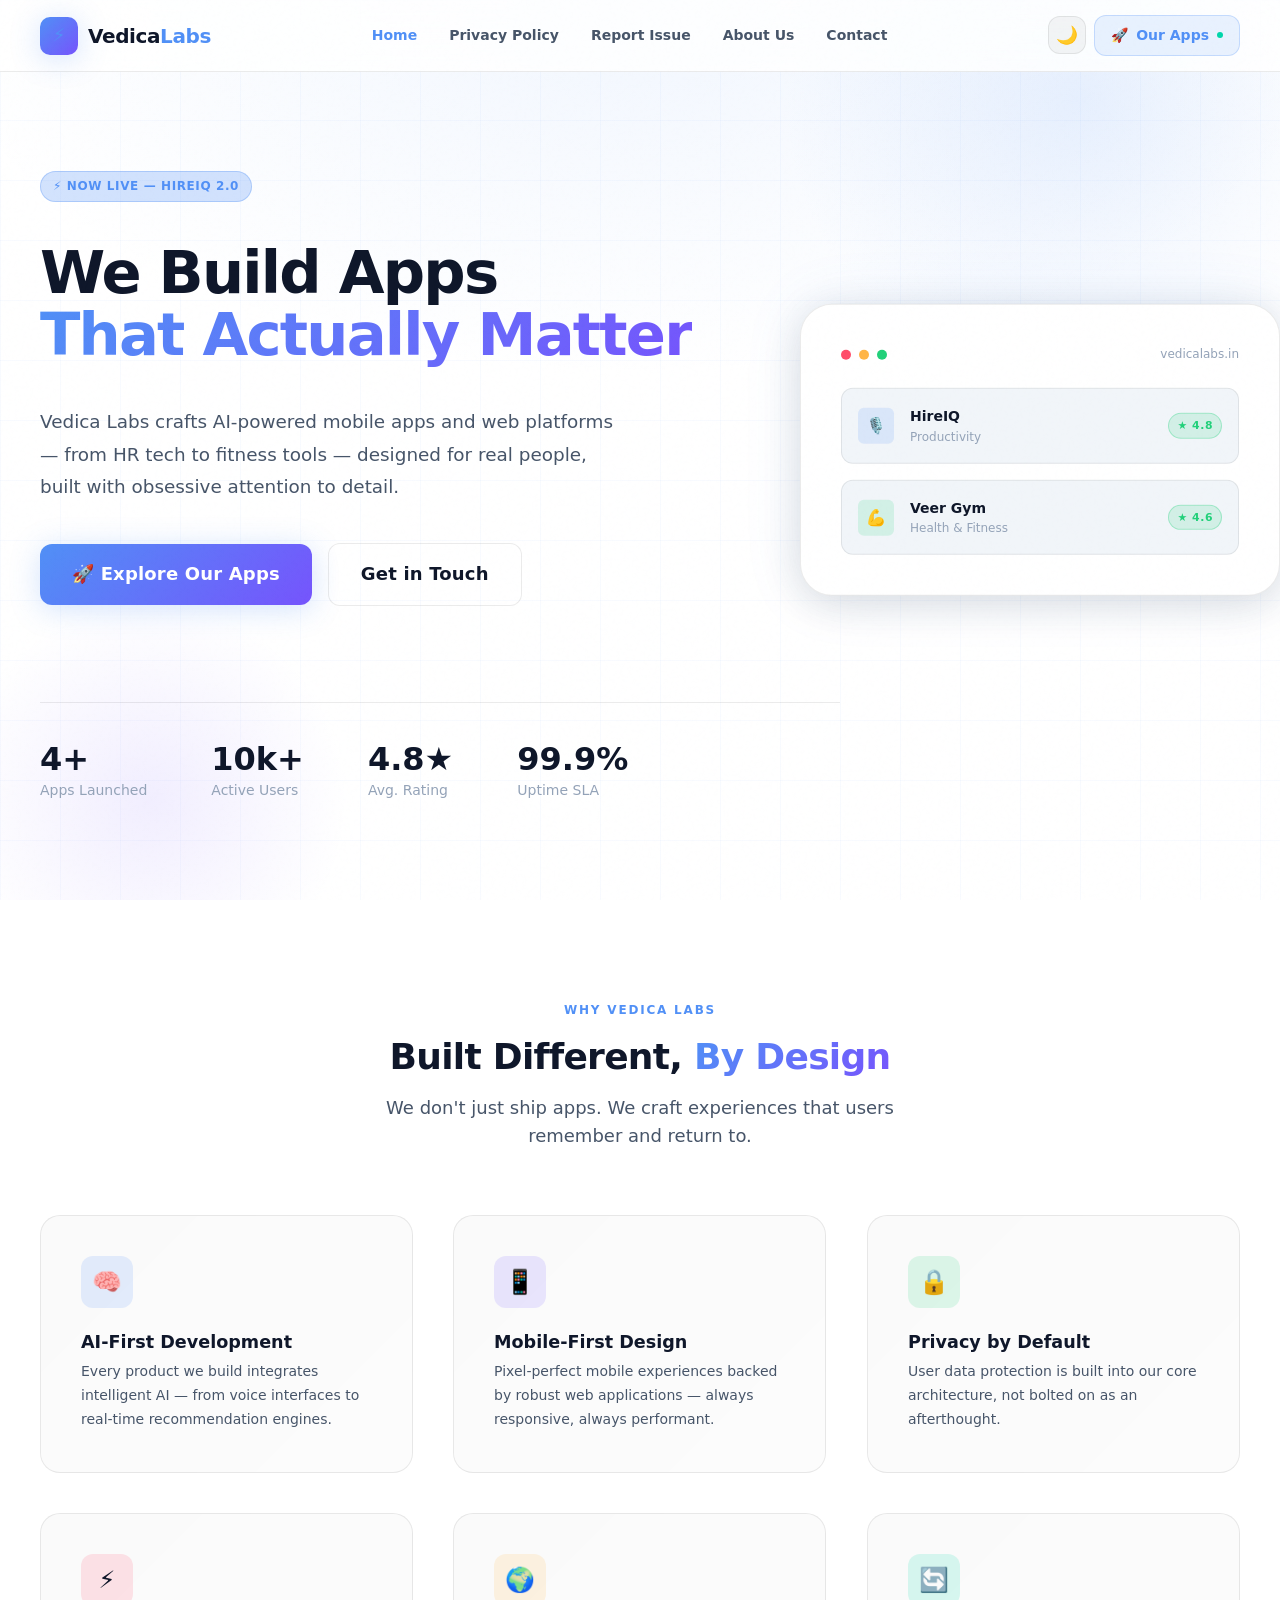
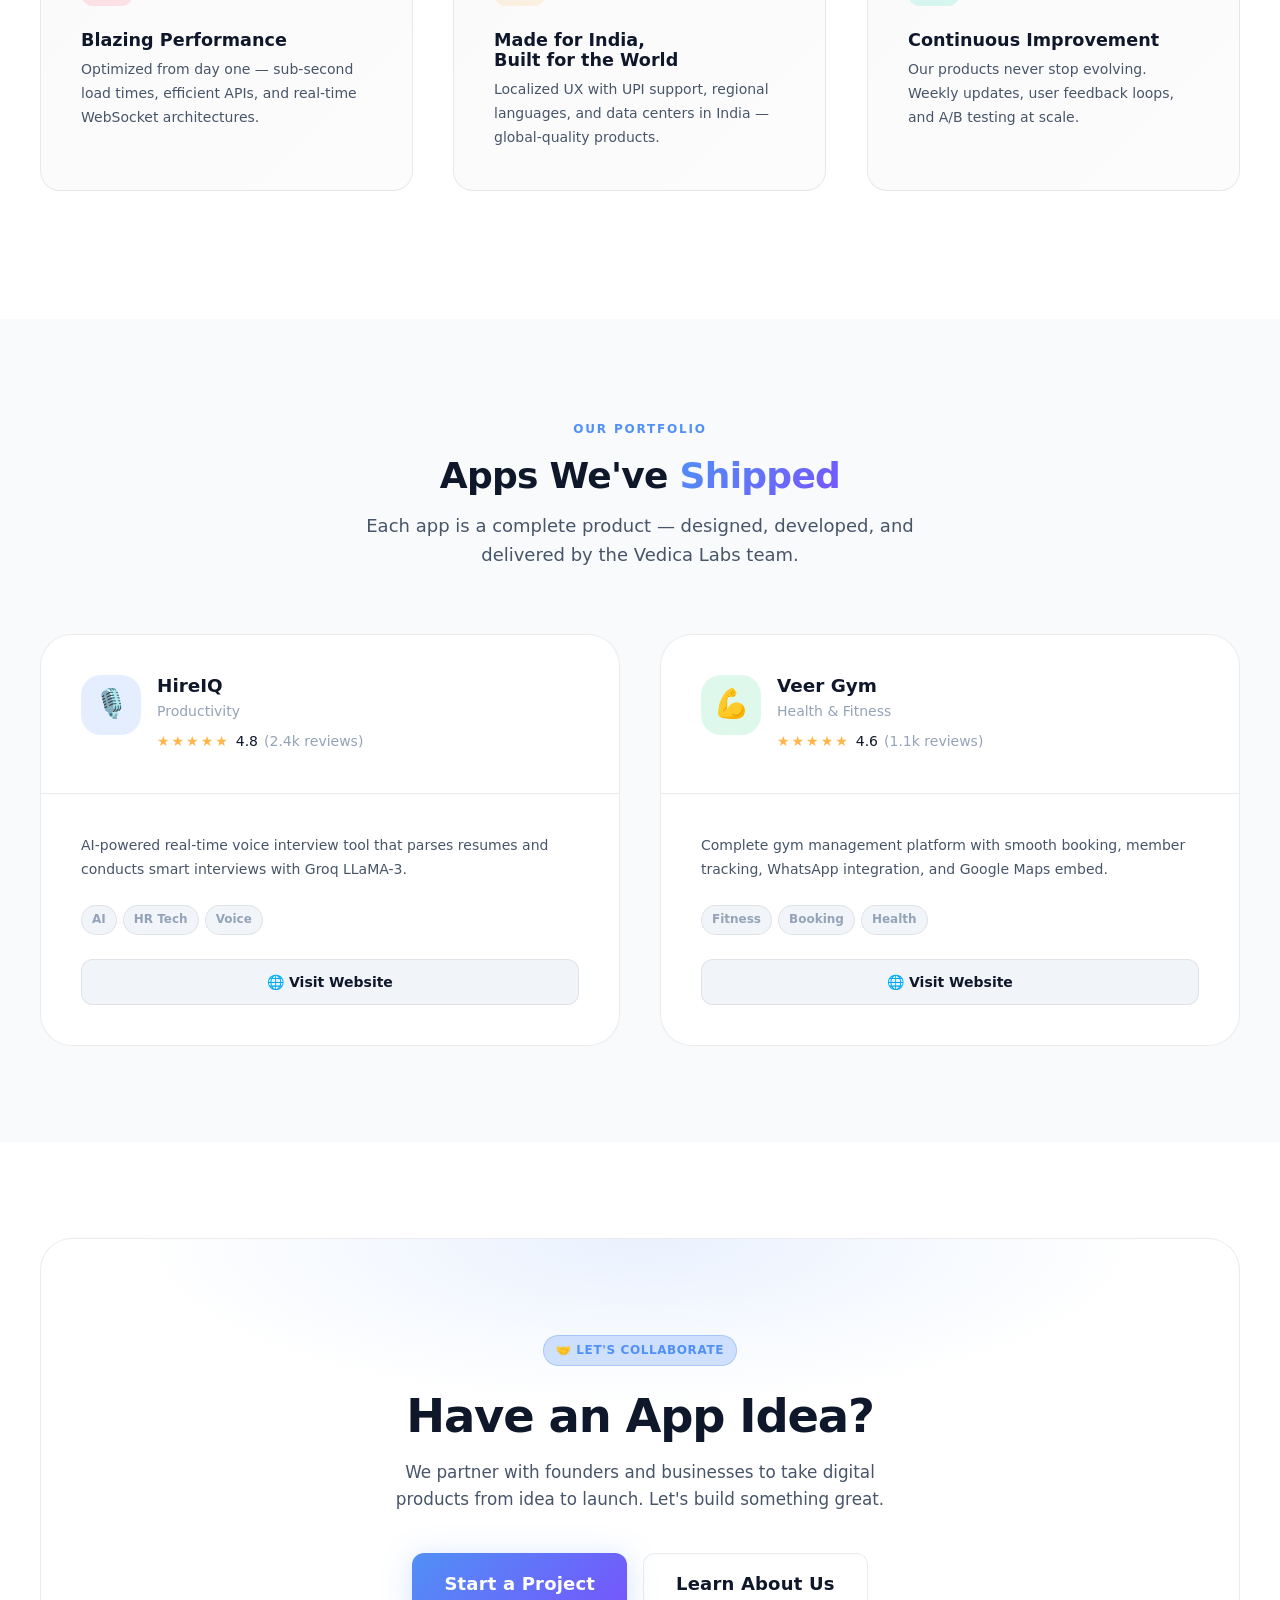
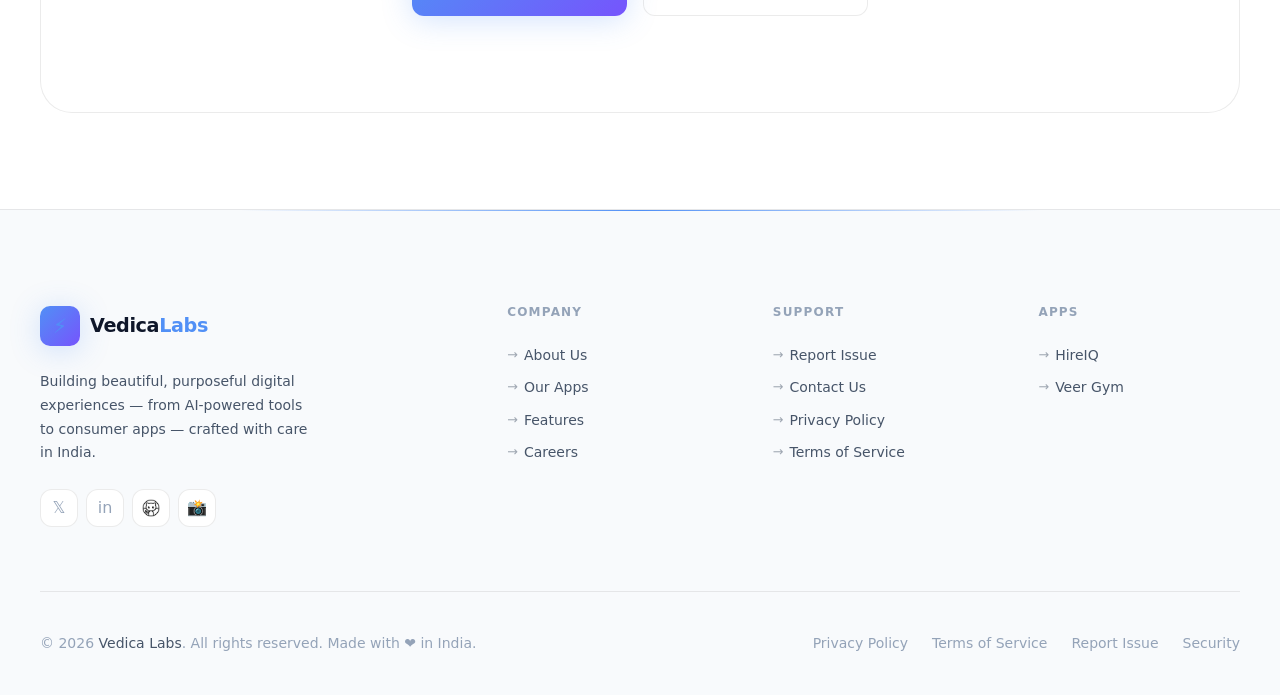
==== commit b6472b5e: "feat: implement global security headers, modular component rendering, and input sanitization to enha" ====
--- a/index.html
+++ b/index.html
@@ -122,6 +122,10 @@
   <script async src="https://pagead2.googlesyndication.com/pagead/js/adsbygoogle.js?client=ca-pub-XXXXXXXXXXXXXXXX" crossorigin="anonymous"></script>
 
   <title>Vedica Labs — Crafting Digital Experiences</title>
+
+  <meta http-equiv="Content-Security-Policy" content="default-src 'self'; script-src 'self' 'unsafe-inline' 'unsafe-eval' https://pagead2.googlesyndication.com https://googleads.g.doubleclick.net https://www.google.com; style-src 'self' 'unsafe-inline' https://fonts.googleapis.com; font-src 'self' https://fonts.gstatic.com; img-src 'self' data: https:; frame-src https://pagead2.googlesyndication.com https://googleads.g.doubleclick.net https://google.com https://www.google.com; connect-src 'self' https://pagead2.googlesyndication.com https://googleads.g.doubleclick.net https://google.com https://www.google.com; form-action 'self' mailto:; base-uri 'self'; object-src 'none';" />
+  <meta http-equiv="Permissions-Policy" content="geolocation=(), camera=(), microphone=(), payment=(), usb=(), magnetometer=(), accelerometer=(), gyroscope=()" />
+  <meta name="referrer" content="strict-origin-when-cross-origin" />
 </head>
 <body>
   <a href="#main-content" class="skip-link">Skip to main content</a>
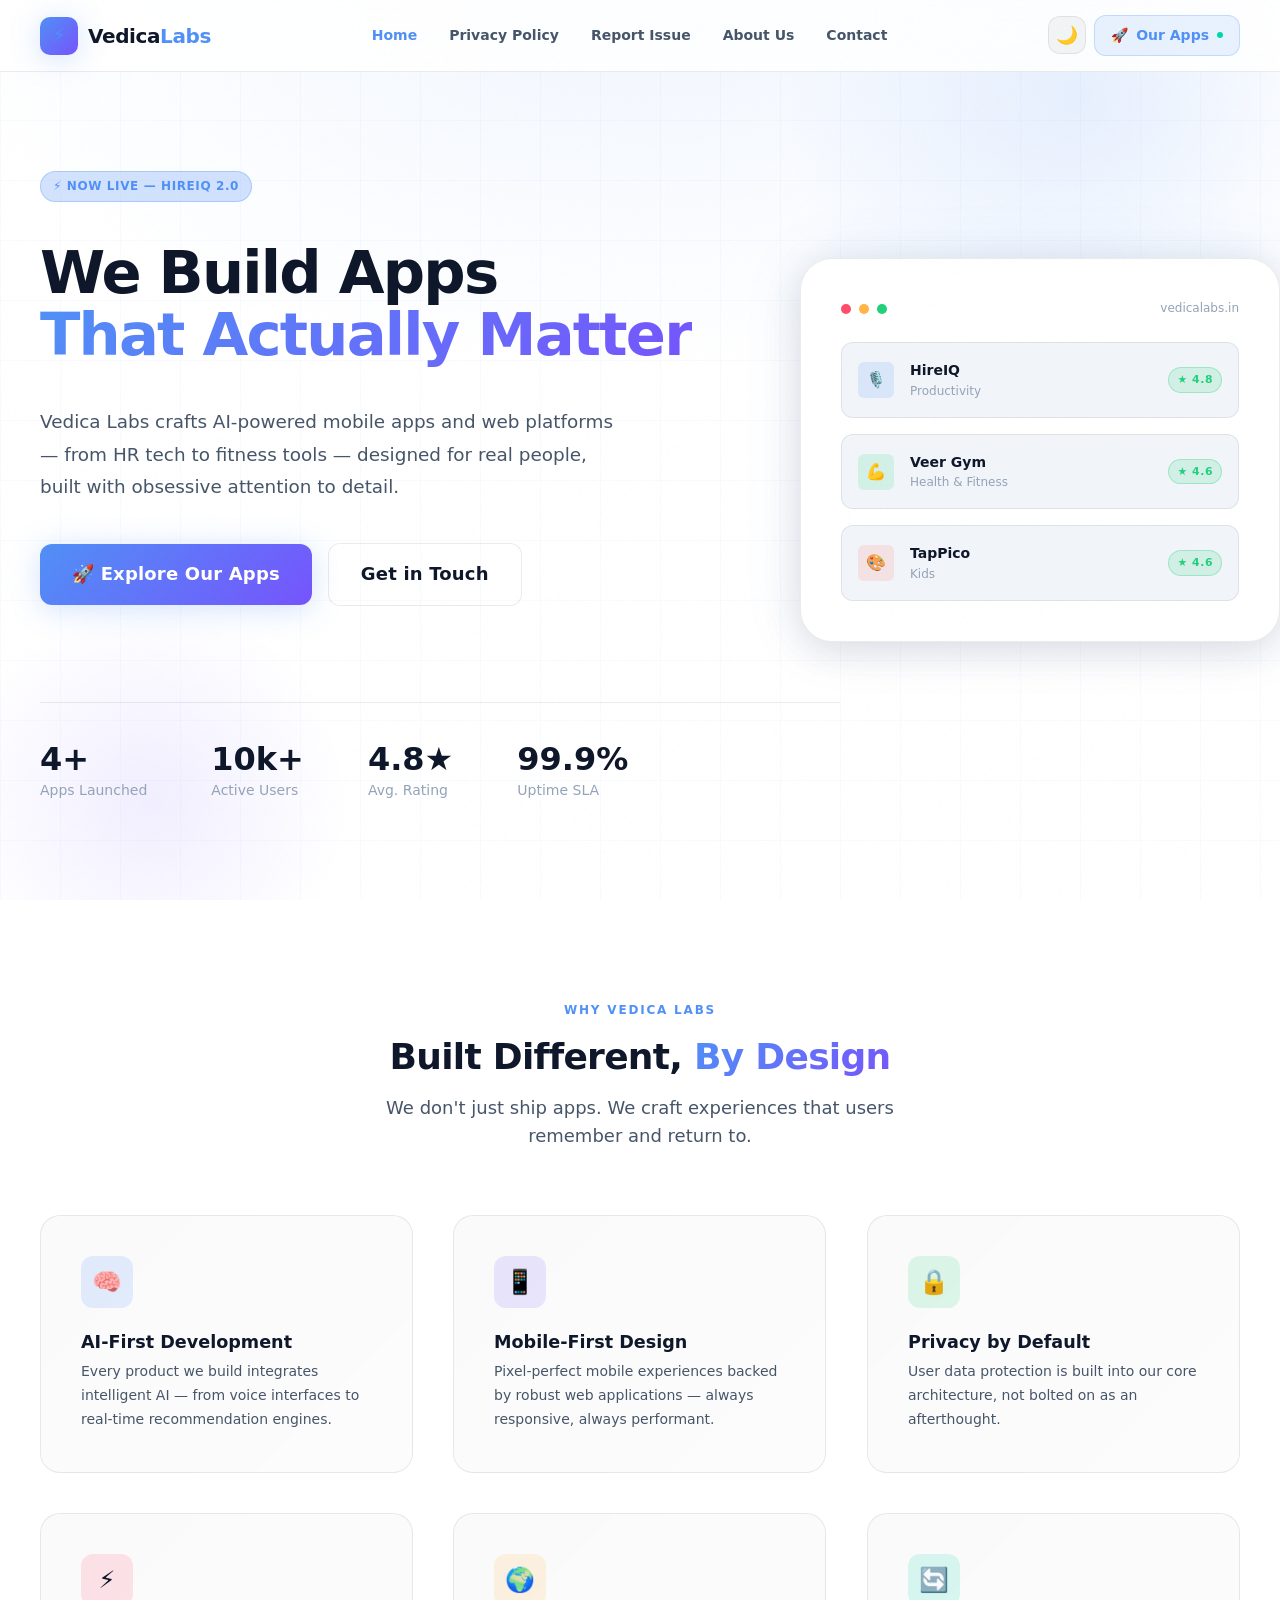
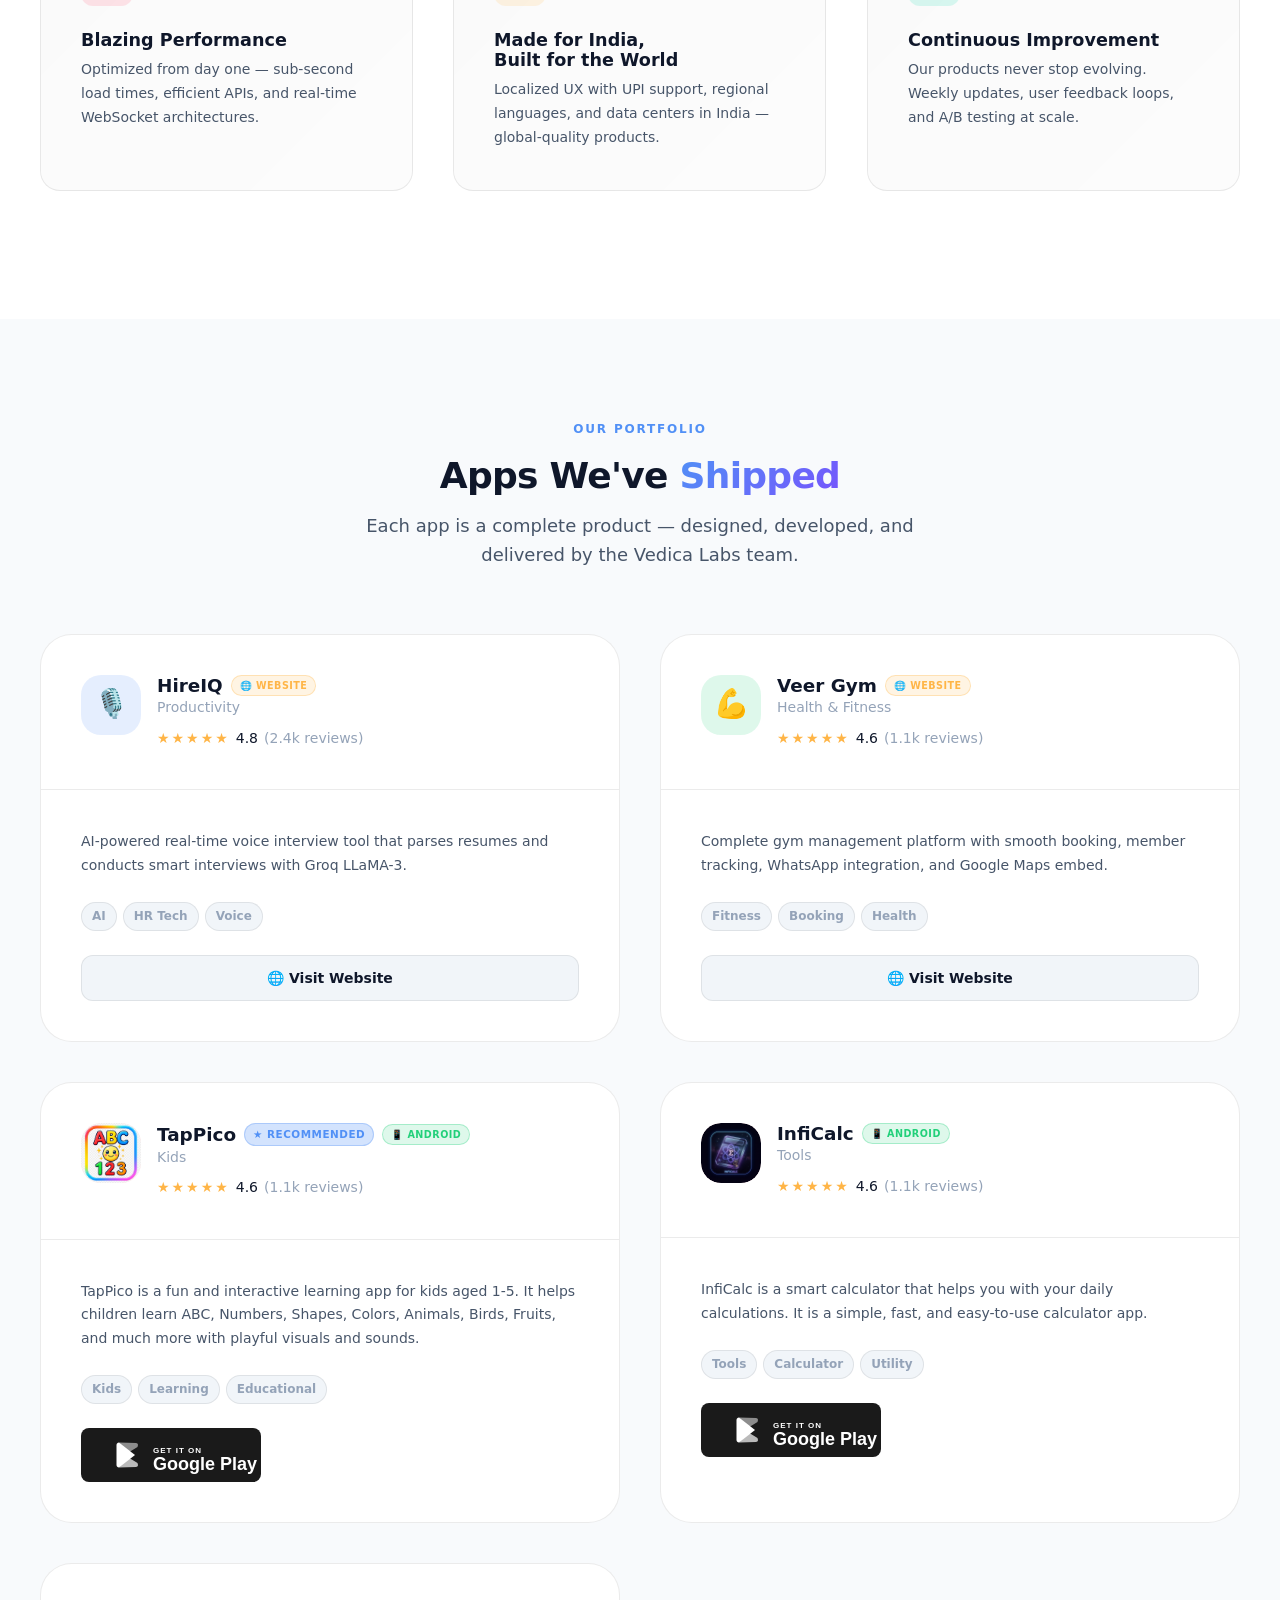
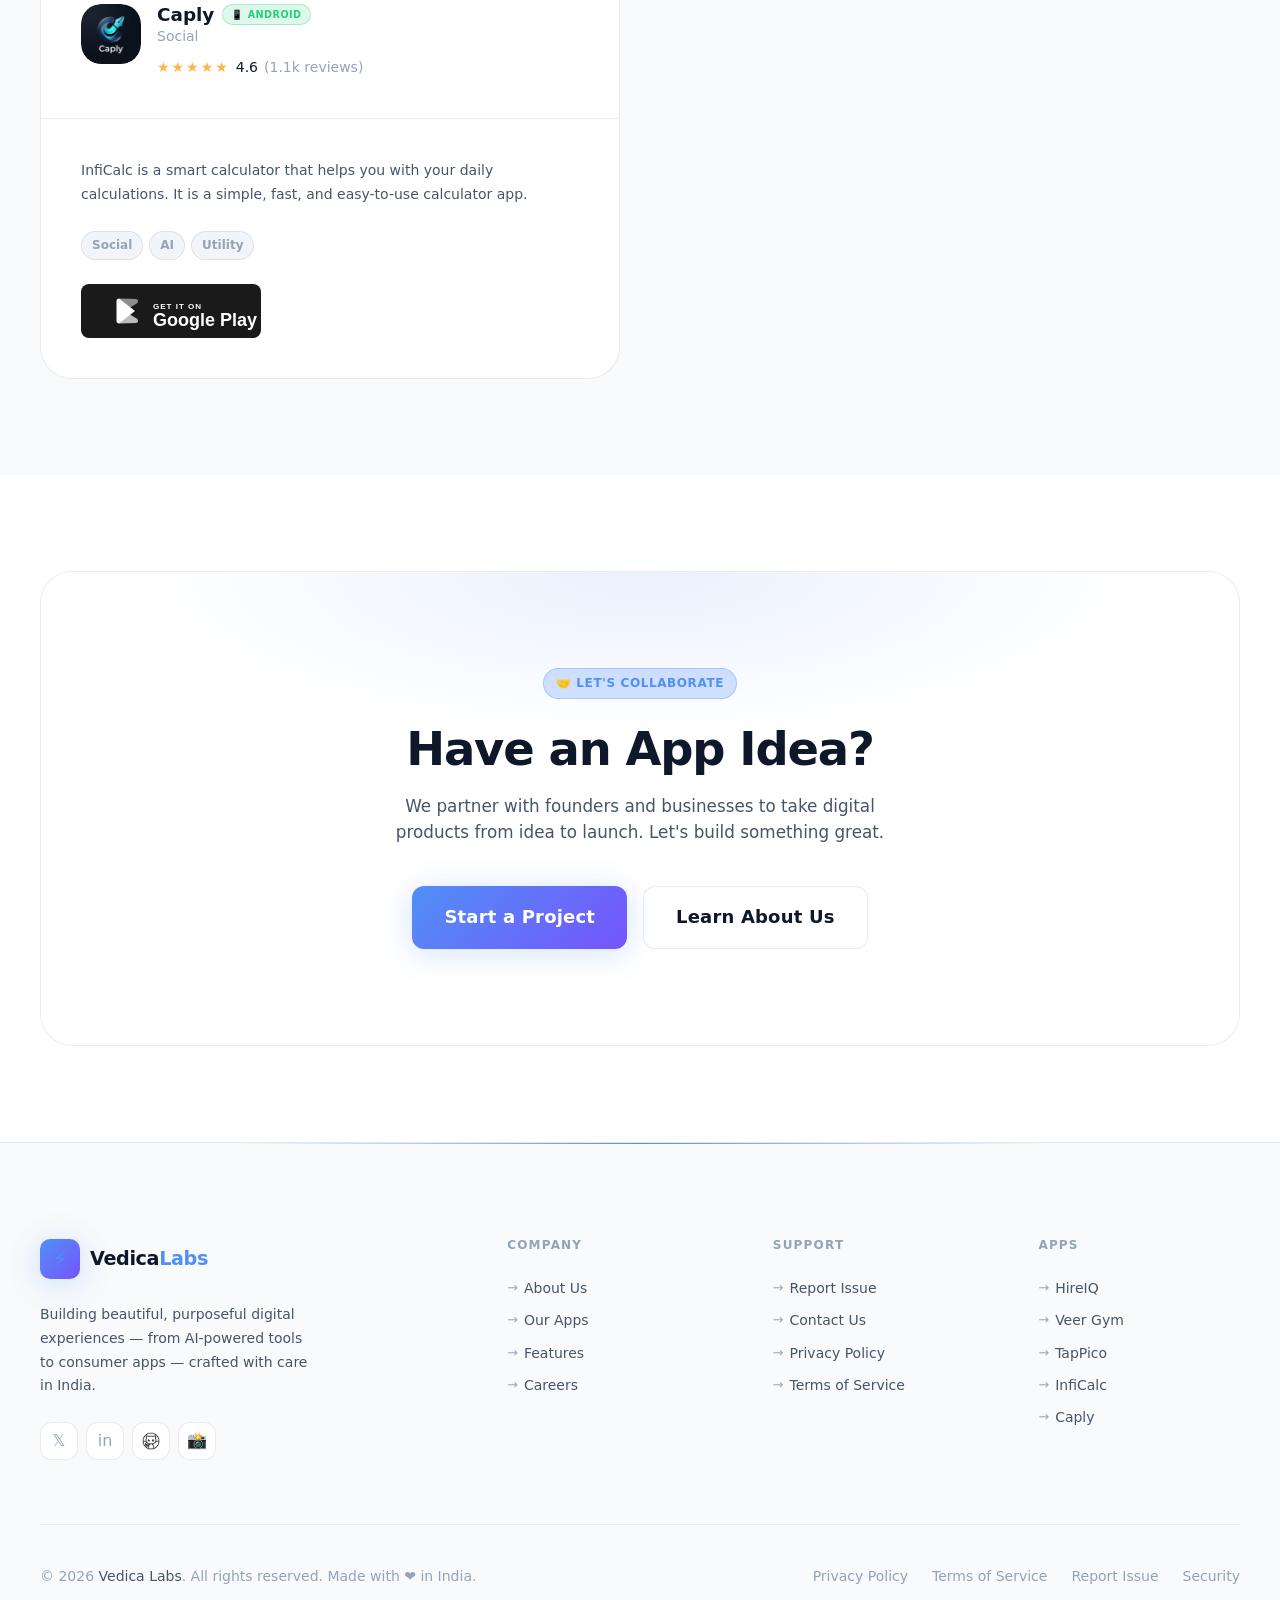
==== commit 3f456081: "feat: integrate app showcase data and implement dynamic navigation component with Google Play suppor" ====
--- a/index.html
+++ b/index.html
@@ -310,9 +310,13 @@
         grid.innerHTML = APPS_DATA.map(app => `
           <div class="app-showcase-card">
             <div class="app-showcase-header">
-              <div class="app-showcase-icon" style="background:${app.bg}">${app.icon}</div>
+              <div class="app-showcase-icon" style="background:${app.bg};overflow:hidden">${app.image ? `<img src="${app.image}" alt="${app.name}" style="width:100%;height:100%;object-fit:cover;border-radius:inherit" />` : app.icon}</div>
               <div class="app-showcase-info">
-                <h3 class="app-showcase-name">${app.name}</h3>
+                <div style="display:flex;align-items:center;gap:8px;flex-wrap:wrap">
+                  <h3 class="app-showcase-name" style="margin-bottom:0">${app.name}</h3>
+                  ${app.recommended ? '<span class="badge badge-accent" style="font-size:0.65rem;padding:2px 8px">★ Recommended</span>' : ''}
+                  <span class="badge ${app.type === 'android' ? 'badge-success' : 'badge-warning'}" style="font-size:0.6rem;padding:2px 8px;text-transform:uppercase">${app.type === 'android' ? '📱 Android' : '🌐 Website'}</span>
+                </div>
                 <div class="app-showcase-category">${app.category}</div>
                 <div class="app-showcase-rating">
                   <span class="stars">★★★★★</span>
@@ -327,9 +331,22 @@
                 ${app.tags.map(t => `<span class="tag">${t}</span>`).join('')}
               </div>
               <div class="app-showcase-actions">
-                <a href="${app.website}" target="_blank" rel="noopener noreferrer" class="app-action-btn web">
-                  🌐 Visit Website
-                </a>
+                ${app.type === 'android' && app.playStoreUrl ? `
+                  <a href="${app.playStoreUrl}" target="_blank" rel="noopener noreferrer" style="display:inline-block">
+                    <svg width="180" height="54" viewBox="0 0 180 54" fill="none" xmlns="http://www.w3.org/2000/svg">
+                      <rect width="180" height="54" rx="8" fill="#1a1a1a"/>
+                      <path d="M38 14.5C36.6 14.5 35.5 15.6 35.5 17V37C35.5 38.4 36.6 39.5 38 39.5L54 27L38 14.5Z" fill="white"/>
+                      <path d="M56.5 35L47.5 29.5L38 39.5L55 39C56.1 39 57 38.1 57 37L56.5 35Z" fill="white" opacity="0.7"/>
+                      <path d="M56.5 19L47.5 24.5L38 14.5L55 15C56.1 15 57 15.9 57 17L56.5 19Z" fill="white" opacity="0.5"/>
+                      <text x="72" y="25" font-family="Arial, sans-serif" font-size="8" font-weight="700" fill="white" letter-spacing="1">GET IT ON</text>
+                      <text x="72" y="42" font-family="Arial, sans-serif" font-size="18" font-weight="700" fill="white">Google Play</text>
+                    </svg>
+                  </a>
+                ` : `
+                  <a href="${app.website}" target="_blank" rel="noopener noreferrer" class="app-action-btn web">
+                    🌐 Visit Website
+                  </a>
+                `}
               </div>
             </div>
           </div>
